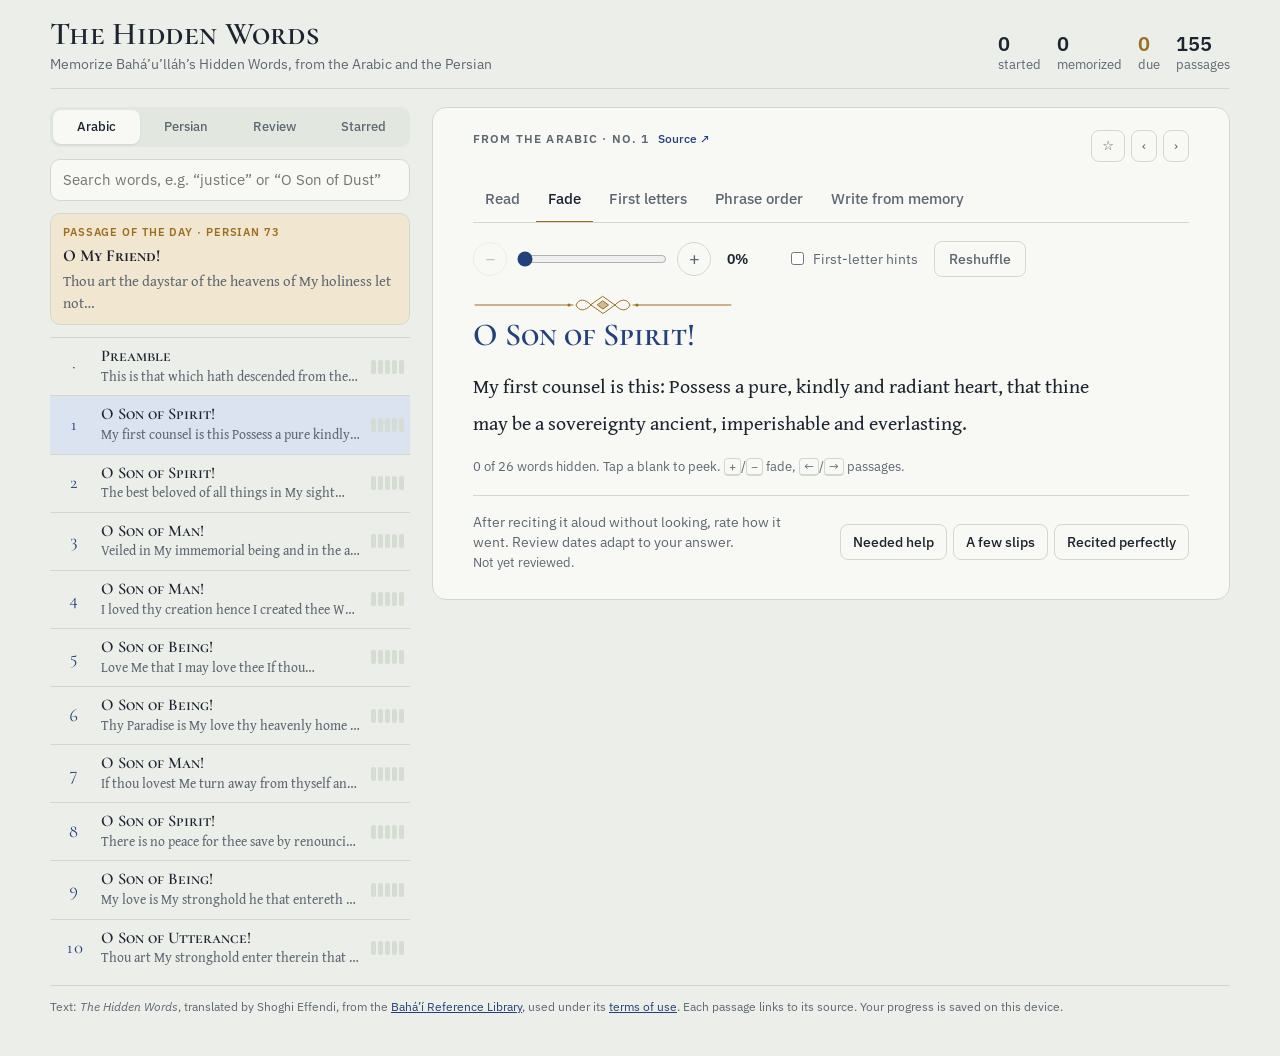
==== index.html @ f4223762 "Add files via upload" ====
<!doctype html>
<html lang="en">
<head>
<meta charset="utf-8">
<meta name="viewport" content="width=device-width,initial-scale=1,viewport-fit=cover">
<meta name="description" content="Memorize the Hidden Words of Bahá’u’lláh, from the Arabic and the Persian.">
<meta name="theme-color" content="#22407A">
<meta name="apple-mobile-web-app-capable" content="yes">
<meta name="mobile-web-app-capable" content="yes">
<meta name="apple-mobile-web-app-title" content="Hidden Words">
<meta name="apple-mobile-web-app-status-bar-style" content="default">
<link rel="manifest" href="manifest.webmanifest">
<link rel="icon" type="image/png" sizes="32x32" href="icons/favicon-32.png">
<link rel="apple-touch-icon" href="icons/apple-touch-icon.png">
<style>:root{color-scheme:light;padding-top:env(safe-area-inset-top,0px);padding-bottom:env(safe-area-inset-bottom,0px)}body{margin:0;font:14px system-ui,-apple-system,"Segoe UI",Roboto,sans-serif}img{max-width:100%}[hidden]{display:none!important}</style>
<title>Hidden Words Memorizer</title>
<link rel="preconnect" href="https://fonts.googleapis.com">
<link rel="stylesheet" href="https://fonts.googleapis.com/css2?family=Cormorant+SC:wght@500;600&family=Gentium+Book+Plus:ital,wght@0,400;0,700;1,400&family=IBM+Plex+Sans:wght@400;500;600&display=swap">
<style>
/* Layout: a two-pane reading desk — the index of passages on the left, the practice leaf on the right; one pane at a time on phones. */
:root{
  --bg:#ECEFE9; --surface:#F8F9F5; --sunk:#E2E7DF; --ink:#1C2430; --muted:#5D6772; --line:#D2D8CF;
  --lapis:#22407A; --lapis-soft:#DCE3F0; --gold:#9C6E22; --gold-soft:#F1E6CF;
  --ok:#2B7350; --ok-soft:#DCEDE2; --bad:#A8402F; --bad-soft:#F5DFDA; --blank:#D5DCD1; --gold-line:rgba(156,110,34,.55); --gold-glow:rgba(214,170,90,.30);
  --f-display:"Cormorant SC","Cormorant Garamond",Georgia,serif;
  --f-text:"Gentium Book Plus","Gentium Plus",Georgia,"Times New Roman",serif;
  --f-ui:"IBM Plex Sans",system-ui,-apple-system,"Segoe UI",sans-serif;
  --r:10px;
}
@media (prefers-color-scheme: dark){:root:not([data-theme="light"]){
  --bg:#0F141B; --surface:#161D27; --sunk:#1D2632; --ink:#E3E6DF; --muted:#97A0AA; --line:#2A3441;
  --lapis:#93AEE4; --lapis-soft:#22324F; --gold:#D8AA5A; --gold-soft:#3A2F1C;
  --ok:#72C79B; --ok-soft:#1C3529; --bad:#E78C7E; --bad-soft:#3E2422; --blank:#283242; --gold-line:rgba(216,170,90,.6); --gold-glow:rgba(216,170,90,.16); color-scheme:dark}}
:root[data-theme="dark"]{
  --bg:#0F141B; --surface:#161D27; --sunk:#1D2632; --ink:#E3E6DF; --muted:#97A0AA; --line:#2A3441;
  --lapis:#93AEE4; --lapis-soft:#22324F; --gold:#D8AA5A; --gold-soft:#3A2F1C;
  --ok:#72C79B; --ok-soft:#1C3529; --bad:#E78C7E; --bad-soft:#3E2422; --blank:#283242; --gold-line:rgba(216,170,90,.6); --gold-glow:rgba(216,170,90,.16); color-scheme:dark}
html,body{height:100%}
body{background:var(--bg);color:var(--ink);font-family:var(--f-ui);font-size:15px;line-height:1.5}
body::before{content:"";position:fixed;inset:0 0 auto;height:env(safe-area-inset-top,0px);z-index:10;background:var(--bg)}
button,input,textarea,select{font:inherit;color:inherit}
button{cursor:pointer}
:focus-visible{outline:2px solid var(--lapis);outline-offset:2px;border-radius:4px}
.app{max-width:1180px;margin:0 auto;padding-left:max(16px,env(safe-area-inset-left,0px));padding-right:max(16px,env(safe-area-inset-right,0px));padding-block:18px 40px;display:flex;flex-direction:column;gap:18px}
header.top{display:flex;align-items:flex-end;justify-content:space-between;gap:12px;flex-wrap:wrap;border-bottom:1px solid var(--line);padding-bottom:14px}
.brand h1{font-family:var(--f-display);font-weight:600;font-size:2rem;line-height:1;margin:0;letter-spacing:.01em;text-wrap:balance}
.brand p{margin:4px 0 0;color:var(--muted);font-size:.85rem}
.tally{display:flex;gap:16px;font-size:.8rem;color:var(--muted);font-variant-numeric:tabular-nums}
.tally b{display:block;font-size:1.25rem;color:var(--ink);font-weight:600;line-height:1.1}
.tally .due b{color:var(--gold)}
.desk{display:grid;grid-template-columns:minmax(280px,360px) minmax(0,1fr);gap:22px;align-items:start}
/* index */
.index{display:flex;flex-direction:column;gap:12px;position:sticky;top:calc(env(safe-area-inset-top,0px) + 12px);max-height:calc(100vh - 40px)}
.seg{display:grid;grid-template-columns:repeat(4,1fr);background:var(--sunk);border-radius:var(--r);padding:3px;gap:2px}
.seg button{border:0;background:transparent;padding:7px 4px;border-radius:8px;font-size:.8rem;font-weight:500;color:var(--muted);white-space:nowrap}
.seg button[aria-pressed="true"]{background:var(--surface);color:var(--ink);box-shadow:0 1px 2px rgba(0,0,0,.08)}
.search{width:100%;box-sizing:border-box;border:1px solid var(--line);background:var(--surface);border-radius:var(--r);padding:9px 12px}
.daily{border:1px solid var(--line);background:var(--gold-soft);border-radius:var(--r);padding:10px 12px;text-align:left;display:flex;flex-direction:column;gap:2px;color:var(--ink)}
.daily small{font-size:.7rem;text-transform:uppercase;letter-spacing:.08em;color:var(--gold);font-weight:600}
.daily span{font-family:var(--f-text);font-size:.92rem;color:var(--muted)}
.list{overflow:auto;display:flex;flex-direction:column;border-top:1px solid var(--line);min-height:120px}
.row{display:grid;grid-template-columns:2.2rem minmax(0,1fr) auto;gap:10px;align-items:center;padding:9px 6px;border:0;border-bottom:1px solid var(--line);background:transparent;text-align:left;width:100%}
.row:hover{background:var(--sunk)}
.row[aria-current="true"]{background:var(--lapis-soft)}
.row .num{font-family:var(--f-display);font-size:1.15rem;color:var(--lapis);text-align:center;font-variant-numeric:tabular-nums}
.row .inv{font-family:var(--f-display);font-size:1.02rem;font-weight:600;line-height:1.15;display:block;overflow:hidden;text-overflow:ellipsis;white-space:nowrap}
.row .snip{display:block;font-family:var(--f-text);font-size:.85rem;color:var(--muted);overflow:hidden;text-overflow:ellipsis;white-space:nowrap}
.meter{display:flex;gap:2px}
.meter i{width:5px;height:14px;border-radius:2px;background:var(--blank)}
.meter i.on{background:var(--ok)}
.meter.due i.on{background:var(--gold)}
.empty{padding:20px 6px;color:var(--muted);font-size:.9rem}
/* leaf */
.leaf{background:var(--surface);border:1px solid var(--line);border-radius:14px;padding:22px clamp(16px,4vw,40px) 26px;display:flex;flex-direction:column;gap:18px;min-width:0}
.leaf-head{display:flex;justify-content:space-between;gap:10px;align-items:flex-start}
.crumb{font-size:.72rem;text-transform:uppercase;letter-spacing:.1em;color:var(--muted);font-weight:600;display:flex;gap:8px;align-items:center;flex-wrap:wrap}
.crumb a{color:var(--lapis);text-decoration:none;text-transform:none;letter-spacing:0;font-weight:500}
.crumb a:hover{text-decoration:underline}
.back{display:none;border:1px solid var(--line);background:transparent;border-radius:8px;padding:5px 10px;font-size:.8rem}
.iconbtn{border:1px solid var(--line);background:transparent;border-radius:8px;padding:5px 10px;font-size:.82rem;color:var(--muted);display:inline-flex;gap:6px;align-items:center}
.iconbtn[aria-pressed="true"]{color:var(--gold);border-color:var(--gold)}
.navpair{display:flex;gap:6px}
.prelude{font-family:var(--f-text);font-style:italic;color:var(--muted);margin:0;max-width:62ch}
.invocation{font-family:var(--f-display);font-weight:600;font-size:clamp(1.5rem,3.4vw,2rem);line-height:1.15;color:var(--lapis);margin:0;text-wrap:balance}
.modes{display:flex;gap:4px;border-bottom:1px solid var(--line);overflow-x:auto}
.modes button{border:0;background:transparent;padding:8px 12px 10px;font-weight:500;color:var(--muted);border-bottom:2px solid transparent;margin-bottom:-1px;white-space:nowrap}
.modes button[aria-pressed="true"]{color:var(--ink);border-bottom-color:var(--gold)}
.controls{display:flex;flex-wrap:wrap;gap:10px 16px;align-items:center;font-size:.85rem;color:var(--muted)}
.controls label{display:inline-flex;gap:6px;align-items:center}
.stepper{display:inline-flex;align-items:center;gap:8px}
.stepper button{width:34px;height:34px;border-radius:50%;border:1px solid var(--line);background:var(--surface);font-size:1.1rem;line-height:1}
.stepper button:disabled{opacity:.35;cursor:default}
input[type=range]{accent-color:var(--lapis);width:150px}
input[type=checkbox]{accent-color:var(--lapis)}
.pct{font-variant-numeric:tabular-nums;color:var(--ink);font-weight:600;min-width:3.2em}
.btn{border:1px solid var(--line);background:var(--surface);border-radius:8px;padding:7px 14px;font-weight:500}
.btn.primary{background:var(--lapis);border-color:var(--lapis);color:var(--surface)}
.text{font-family:var(--f-text);font-size:clamp(1.08rem,2vw,1.24rem);line-height:1.85;max-width:62ch;margin:0}
.text p{margin:0 0 .8em}
.w{border-radius:3px;transition:background .25s,color .25s}
.w.hid{color:transparent;background:linear-gradient(var(--gold-line),var(--gold-line)) 0 88%/100% 1.5px no-repeat;cursor:pointer;user-select:none;box-decoration-break:clone;-webkit-box-decoration-break:clone}
.w.hid:hover{background-color:var(--sunk)}
.w.hid.fresh{animation:vanish .55s ease both}
.text:not(.hints) .w.hid:not(.peek) .h1{color:transparent}
.text:not(.hints) .w.hid.fresh:not(.peek) .h1{color:inherit}
.w.appear{animation:appear .4s ease}
@keyframes appear{from{color:transparent}}
@keyframes vanish{0%{color:var(--ink);background-size:0 1.5px}55%{background-size:100% 1.5px}100%{color:transparent}}
.w.hid .h1{color:var(--muted)}
.w.hid.peek{color:var(--gold);background-color:var(--gold-soft);animation:none}
.w.hid.peek .h1{color:var(--gold)}
.w.ini{cursor:pointer}
.w.ini.peek{color:var(--gold)}
.meta{font-size:.8rem;color:var(--muted);font-variant-numeric:tabular-nums}
/* recall */
textarea.recall{width:100%;box-sizing:border-box;min-height:180px;border:1px solid var(--line);border-radius:var(--r);background:var(--bg);padding:12px 14px;font-family:var(--f-text);font-size:1.08rem;line-height:1.7;resize:vertical}
.diff .ok{color:var(--ink)}
.diff .miss{color:var(--bad);background:var(--bad-soft);border-radius:3px;text-decoration:underline dotted}
.diff .extra{color:var(--gold);text-decoration:line-through;font-size:.9em}
.score{display:flex;align-items:baseline;gap:12px;flex-wrap:wrap}
.score b{font-family:var(--f-display);font-size:2.4rem;line-height:1;color:var(--ok)}
.score b.mid{color:var(--gold)} .score b.low{color:var(--bad)}
/* phrases */
.built{min-height:3em;font-family:var(--f-text);font-size:1.12rem;line-height:1.8;max-width:62ch;border-left:3px solid var(--gold);padding-left:14px;color:var(--ink)}
.built .ph{animation:in .3s ease}
@keyframes in{from{background:var(--ok-soft)}to{background:transparent}}
.chips{display:flex;flex-wrap:wrap;gap:8px}
.chip{border:1px solid var(--line);background:var(--bg);border-radius:8px;padding:7px 11px;font-family:var(--f-text);font-size:1rem;text-align:left;max-width:100%}
.chip:hover{border-color:var(--lapis)}
.chip.wrong{animation:shake .35s;border-color:var(--bad);background:var(--bad-soft)}
@keyframes shake{25%{transform:translateX(-4px)}75%{transform:translateX(4px)}}
/* rating */
.rate{border-top:1px solid var(--line);padding-top:16px;display:flex;flex-wrap:wrap;align-items:center;gap:10px;justify-content:space-between}
.rate p{margin:0;font-size:.85rem;color:var(--muted);max-width:40ch}
.rate .opts{display:flex;gap:6px;flex-wrap:wrap}
.rate .opts button{border:1px solid var(--line);background:transparent;border-radius:8px;padding:7px 12px;font-size:.85rem;font-weight:500}
.rate .opts .r0:hover{border-color:var(--bad);color:var(--bad)}
.rate .opts .r1:hover{border-color:var(--gold);color:var(--gold)}
.rate .opts .r2:hover{border-color:var(--ok);color:var(--ok)}
.status{font-size:.8rem;color:var(--muted)}
.status b{color:var(--ink);font-weight:600}
.toast{position:fixed;left:50%;bottom:calc(20px + env(safe-area-inset-bottom,0px));transform:translateX(-50%);background:var(--ink);color:var(--surface);padding:9px 16px;border-radius:999px;font-size:.85rem;opacity:0;transition:opacity .25s;pointer-events:none;z-index:20}
.toast.show{opacity:1}
footer{font-size:.75rem;color:var(--muted);border-top:1px solid var(--line);padding-top:12px}
footer a{color:var(--lapis)}
kbd{font-family:var(--f-ui);font-size:.72rem;border:1px solid var(--line);border-bottom-width:2px;border-radius:4px;padding:0 4px}
.opening{margin-top:18px;display:flex;flex-direction:column;gap:8px}
.text p.invocation{margin-bottom:.45em}
.headpiece{display:block;width:min(260px,100%);height:auto;color:var(--gold);margin:0 0 -8px}
.text.read p.body::first-letter{font-family:var(--f-display);font-weight:600;float:left;font-size:3.5em;line-height:.8;padding:.1em .1em 0 0;color:var(--lapis)}
.leaf{position:relative;overflow:hidden}
.leaf::after{content:"";position:absolute;inset:0;pointer-events:none;opacity:0;background:linear-gradient(100deg,transparent 35%,var(--gold-glow) 50%,transparent 65%);background-size:300% 100%;background-position:100% 0}
.leaf.shimmer::after{animation:sweep 1.6s ease-out}
@keyframes sweep{0%{opacity:1;background-position:100% 0}85%{opacity:1}100%{opacity:0;background-position:0 0}}
.listen{display:flex;flex-wrap:wrap;gap:8px 16px;align-items:center;font-size:.82rem;color:var(--muted);margin-top:-6px}
.listen label{display:inline-flex;gap:6px;align-items:center}
.listen select{border:1px solid var(--line);background:var(--surface);border-radius:6px;padding:3px 6px;max-width:12rem}
.btn.play[aria-pressed="true"]{border-color:var(--gold);color:var(--gold)}
.w.speaking{background-color:var(--gold-soft);box-shadow:0 0 0 2px var(--gold-soft);border-radius:3px}
.aboutlink{font-size:.85rem;color:var(--lapis);text-decoration:none;border-bottom:1px solid var(--gold-line)}
.aboutlink:hover{border-bottom-color:var(--lapis)}
.about-sec{display:flex;flex-direction:column;gap:10px;max-width:64ch;border-top:1px solid var(--line);padding-top:16px}
.about-sec h3{font-family:var(--f-display);font-weight:600;font-size:1.35rem;line-height:1.2;margin:0;text-wrap:balance}
.about-note{font-size:.88rem;color:var(--muted);margin:0;max-width:64ch}
.about-note a,.q cite a{color:var(--lapis)}
.q{margin:0;padding:2px 0 2px 18px;border-left:1px solid var(--gold-line)}
.q p{font-family:var(--f-text);font-size:1.06rem;line-height:1.75;margin:0 0 .7em}
.q cite{display:block;font-style:normal;font-size:.78rem;color:var(--muted)}
.leaf.enter-next{animation:enterNext .28s ease-out}
.leaf.enter-prev{animation:enterPrev .28s ease-out}
@keyframes enterNext{from{transform:translateX(28px);opacity:.35}}
@keyframes enterPrev{from{transform:translateX(-28px);opacity:.35}}
@media (max-width:820px){
  .desk{grid-template-columns:minmax(0,1fr)}
  .index{position:static;max-height:none}
  .list{overflow:visible}
  body.reading .index{display:none}
  body:not(.reading) .leaf{display:none}
  .back{display:inline-block}
  .tally{gap:12px}
  .hidekbd{display:none}
}
@media (prefers-reduced-motion:reduce){*{animation:none!important;transition:none!important}}
</style>
</head>
<body>
<div class="app">
  <header class="top">
    <div class="brand">
      <h1>The Hidden Words</h1>
      <p>Memorize Bahá’u’lláh’s Hidden Words, from the Arabic and the Persian</p>
    </div>
    <div class="tally" id="tally"></div>
  </header>

  <div class="desk">
    <aside class="index" aria-label="Passages">
      <div class="seg" role="group" aria-label="Collection">
        <button id="tab-arabic" data-tab="arabic" aria-pressed="true">Arabic</button>
        <button id="tab-persian" data-tab="persian" aria-pressed="false">Persian</button>
        <button id="tab-due" data-tab="due" aria-pressed="false">Review</button>
        <button id="tab-star" data-tab="star" aria-pressed="false">Starred</button>
      </div>
      <input id="search" class="search" type="search" placeholder="Search words, e.g. “justice” or “O Son of Dust”" aria-label="Search passages">
      <button class="daily" id="daily"></button>
      <div class="list" id="list"></div>
    </aside>

    <main class="leaf" id="leaf" aria-live="polite"></main>
  </div>

  <footer>Text: <i>The Hidden Words</i>, translated by Shoghi Effendi, from the <a href="https://www.bahai.org/library/authoritative-texts/bahaullah/hidden-words/" target="_blank" rel="noopener">Bahá’í Reference Library</a>, used under its <a href="https://www.bahai.org/legal" target="_blank" rel="noopener">terms of use</a>. Each passage links to its source. <span id="saveinfo">Your progress is saved on this device.</span></footer>
</div>
<div class="toast" id="toast" role="status"></div>

<script>
const PASSAGES = [{"id":"a0","part":"arabic","n":0,"ref":"642922139","text":"This is that which hath descended from the realm of glory, uttered by the tongue of power and might, and revealed unto the Prophets of old. We have taken the inner essence thereof and clothed it in the garment of brevity, as a token of grace unto the righteous, that they may stand faithful unto the Covenant of God, may fulfill in their lives His trust, and in the realm of spirit obtain the gem of divine virtue.","title":"Preamble"},{"id":"a1","part":"arabic","n":1,"ref":"986635113","inv":"O Son of Spirit!","text":"My first counsel is this: Possess a pure, kindly and radiant heart, that thine may be a sovereignty ancient, imperishable and everlasting."},{"id":"a2","part":"arabic","n":2,"ref":"099947277","inv":"O Son of Spirit!","text":"The best beloved of all things in My sight is Justice; turn not away therefrom if thou desirest Me, and neglect it not that I may confide in thee. By its aid thou shalt see with thine own eyes and not through the eyes of others, and shalt know of thine own knowledge and not through the knowledge of thy neighbor. Ponder this in thy heart; how it behooveth thee to be. Verily justice is My gift to thee and the sign of My loving-kindness. Set it then before thine eyes."},{"id":"a3","part":"arabic","n":3,"ref":"246296008","inv":"O Son of Man!","text":"Veiled in My immemorial being and in the ancient eternity of My essence, I knew My love for thee; therefore I created thee, have engraved on thee Mine image and revealed to thee My beauty."},{"id":"a4","part":"arabic","n":4,"ref":"486363123","inv":"O Son of Man!","text":"I loved thy creation, hence I created thee. Wherefore, do thou love Me, that I may name thy name and fill thy soul with the spirit of life."},{"id":"a5","part":"arabic","n":5,"ref":"590841570","inv":"O Son of Being!","text":"Love Me, that I may love thee. If thou lovest Me not, My love can in no wise reach thee. Know this, O servant."},{"id":"a6","part":"arabic","n":6,"ref":"312164372","inv":"O Son of Being!","text":"Thy Paradise is My love; thy heavenly home, reunion with Me. Enter therein and tarry not. This is that which hath been destined for thee in Our kingdom above and Our exalted dominion."},{"id":"a7","part":"arabic","n":7,"ref":"118657418","inv":"O Son of Man!","text":"If thou lovest Me, turn away from thyself; and if thou seekest My pleasure, regard not thine own; that thou mayest die in Me and I may eternally live in thee."},{"id":"a8","part":"arabic","n":8,"ref":"102524683","inv":"O Son of Spirit!","text":"There is no peace for thee save by renouncing thyself and turning unto Me; for it behooveth thee to glory in My name, not in thine own; to put thy trust in Me and not in thyself, since I desire to be loved alone and above all that is."},{"id":"a9","part":"arabic","n":9,"ref":"204970481","inv":"O Son of Being!","text":"My love is My stronghold; he that entereth therein is safe and secure, and he that turneth away shall surely stray and perish."},{"id":"a10","part":"arabic","n":10,"ref":"249830108","inv":"O Son of Utterance!","text":"Thou art My stronghold; enter therein that thou mayest abide in safety. My love is in thee, know it, that thou mayest find Me near unto thee."},{"id":"a11","part":"arabic","n":11,"ref":"360291284","inv":"O Son of Being!","text":"Thou art My lamp and My light is in thee. Get thou from it thy radiance and seek none other than Me. For I have created thee rich and have bountifully shed My favor upon thee."},{"id":"a12","part":"arabic","n":12,"ref":"724175772","inv":"O Son of Being!","text":"With the hands of power I made thee and with the fingers of strength I created thee; and within thee have I placed the essence of My light. Be thou content with it and seek naught else, for My work is perfect and My command is binding. Question it not, nor have a doubt thereof."},{"id":"a13","part":"arabic","n":13,"ref":"511421653","inv":"O Son of Spirit!","text":"I created thee rich, why dost thou bring thyself down to poverty? Noble I made thee, wherewith dost thou abase thyself? Out of the essence of knowledge I gave thee being, why seekest thou enlightenment from anyone beside Me? Out of the clay of love I molded thee, how dost thou busy thyself with another? Turn thy sight unto thyself, that thou mayest find Me standing within thee, mighty, powerful and self-subsisting."},{"id":"a14","part":"arabic","n":14,"ref":"708223253","inv":"O Son of Man!","text":"Thou art My dominion and My dominion perisheth not; wherefore fearest thou thy perishing? Thou art My light and My light shall never be extinguished; why dost thou dread extinction? Thou art My glory and My glory fadeth not; thou art My robe and My robe shall never be outworn. Abide then in thy love for Me, that thou mayest find Me in the realm of glory."},{"id":"a15","part":"arabic","n":15,"ref":"084945209","inv":"O Son of Utterance!","text":"Turn thy face unto Mine and renounce all save Me; for My sovereignty endureth and My dominion perisheth not. If thou seekest another than Me, yea, if thou searchest the universe forevermore, thy quest will be in vain."},{"id":"a16","part":"arabic","n":16,"ref":"326933756","inv":"O Son of Light!","text":"Forget all save Me and commune with My spirit. This is of the essence of My command, therefore turn unto it."},{"id":"a17","part":"arabic","n":17,"ref":"176729752","inv":"O Son of Man!","text":"Be thou content with Me and seek no other helper. For none but Me can ever suffice thee."},{"id":"a18","part":"arabic","n":18,"ref":"172973975","inv":"O Son of Spirit!","text":"Ask not of Me that which We desire not for thee, then be content with what We have ordained for thy sake, for this is that which profiteth thee, if therewith thou dost content thyself."},{"id":"a19","part":"arabic","n":19,"ref":"203478186","inv":"O Son of the Wondrous Vision!","text":"I have breathed within thee a breath of My own Spirit, that thou mayest be My lover. Why hast thou forsaken Me and sought a beloved other than Me?"},{"id":"a20","part":"arabic","n":20,"ref":"682988442","inv":"O Son of Spirit!","text":"My claim on thee is great, it cannot be forgotten. My grace to thee is plenteous, it cannot be veiled. My love has made in thee its home, it cannot be concealed. My light is manifest to thee, it cannot be obscured."},{"id":"a21","part":"arabic","n":21,"ref":"227320942","inv":"O Son of Man!","text":"Upon the tree of effulgent glory I have hung for thee the choicest fruits, wherefore hast thou turned away and contented thyself with that which is less good? Return then unto that which is better for thee in the realm on high."},{"id":"a22","part":"arabic","n":22,"ref":"536853978","inv":"O Son of Spirit!","text":"Noble have I created thee, yet thou hast abased thyself. Rise then unto that for which thou wast created."},{"id":"a23","part":"arabic","n":23,"ref":"543131747","inv":"O Son of the Supreme!","text":"To the eternal I call thee, yet thou dost seek that which perisheth. What hath made thee turn away from Our desire and seek thine own?"},{"id":"a24","part":"arabic","n":24,"ref":"153701502","inv":"O Son of Man!","text":"Transgress not thy limits, nor claim that which beseemeth thee not. Prostrate thyself before the countenance of thy God, the Lord of might and power."},{"id":"a25","part":"arabic","n":25,"ref":"585415953","inv":"O Son of Spirit!","text":"Vaunt not thyself over the poor, for I lead him on his way and behold thee in thy evil plight and confound thee forevermore."},{"id":"a26","part":"arabic","n":26,"ref":"568477331","inv":"O Son of Being!","text":"How couldst thou forget thine own faults and busy thyself with the faults of others? Whoso doeth this is accursed of Me."},{"id":"a27","part":"arabic","n":27,"ref":"605082403","inv":"O Son of Man!","text":"Breathe not the sins of others so long as thou art thyself a sinner. Shouldst thou transgress this command, accursed wouldst thou be, and to this I bear witness."},{"id":"a28","part":"arabic","n":28,"ref":"470987721","inv":"O Son of Spirit!","text":"Know thou of a truth: He that biddeth men be just and himself committeth iniquity is not of Me, even though he bear My name."},{"id":"a29","part":"arabic","n":29,"ref":"762019759","inv":"O Son of Being!","text":"Ascribe not to any soul that which thou wouldst not have ascribed to thee, and say not that which thou doest not. This is My command unto thee, do thou observe it."},{"id":"a30","part":"arabic","n":30,"ref":"172419670","inv":"O Son of Man!","text":"Deny not My servant should he ask anything from thee, for his face is My face; be then abashed before Me."},{"id":"a31","part":"arabic","n":31,"ref":"048313746","inv":"O Son of Being!","text":"Bring thyself to account each day ere thou art summoned to a reckoning; for death, unheralded, shall come upon thee and thou shalt be called to give account for thy deeds."},{"id":"a32","part":"arabic","n":32,"ref":"674148173","inv":"O Son of the Supreme!","text":"I have made death a messenger of joy to thee. Wherefore dost thou grieve? I made the light to shed on thee its splendor. Why dost thou veil thyself therefrom?"},{"id":"a33","part":"arabic","n":33,"ref":"687429569","inv":"O Son of Spirit!","text":"With the joyful tidings of light I hail thee: rejoice! To the court of holiness I summon thee; abide therein that thou mayest live in peace forevermore."},{"id":"a34","part":"arabic","n":34,"ref":"955217479","inv":"O Son of Spirit!","text":"The spirit of holiness beareth unto thee the joyful tidings of reunion; wherefore dost thou grieve? The spirit of power confirmeth thee in His cause; why dost thou veil thyself? The light of His countenance doth lead thee; how canst thou go astray?"},{"id":"a35","part":"arabic","n":35,"ref":"695756189","inv":"O Son of Man!","text":"Sorrow not save that thou art far from Us. Rejoice not save that thou art drawing near and returning unto Us."},{"id":"a36","part":"arabic","n":36,"ref":"745110864","inv":"O Son of Man!","text":"Rejoice in the gladness of thine heart, that thou mayest be worthy to meet Me and to mirror forth My beauty."},{"id":"a37","part":"arabic","n":37,"ref":"457228072","inv":"O Son of Man!","text":"Divest not thyself of My beauteous robe, and forfeit not thy portion from My wondrous fountain, lest thou shouldst thirst forevermore."},{"id":"a38","part":"arabic","n":38,"ref":"348139945","inv":"O Son of Being!","text":"Walk in My statutes for love of Me and deny thyself that which thou desirest if thou seekest My pleasure."},{"id":"a39","part":"arabic","n":39,"ref":"231198685","inv":"O Son of Man!","text":"Neglect not My commandments if thou lovest My beauty, and forget not My counsels if thou wouldst attain My good pleasure."},{"id":"a40","part":"arabic","n":40,"ref":"815268217","inv":"O Son of Man!","text":"Wert thou to speed through the immensity of space and traverse the expanse of heaven, yet thou wouldst find no rest save in submission to Our command and humbleness before Our Face."},{"id":"a41","part":"arabic","n":41,"ref":"847002213","inv":"O Son of Man!","text":"Magnify My cause that I may reveal unto thee the mysteries of My greatness and shine upon thee with the light of eternity."},{"id":"a42","part":"arabic","n":42,"ref":"588699010","inv":"O Son of Man!","text":"Humble thyself before Me, that I may graciously visit thee. Arise for the triumph of My cause, that while yet on earth thou mayest obtain the victory."},{"id":"a43","part":"arabic","n":43,"ref":"483970230","inv":"O Son of Being!","text":"Make mention of Me on My earth, that in My heaven I may remember thee, thus shall Mine eyes and thine be solaced."},{"id":"a44","part":"arabic","n":44,"ref":"856926883","inv":"O Son of the Throne!","text":"Thy hearing is My hearing, hear thou therewith. Thy sight is My sight, do thou see therewith, that in thine inmost soul thou mayest testify unto My exalted sanctity, and I within Myself may bear witness unto an exalted station for thee."},{"id":"a45","part":"arabic","n":45,"ref":"900928409","inv":"O Son of Being!","text":"Seek a martyr’s death in My path, content with My pleasure and thankful for that which I ordain, that thou mayest repose with Me beneath the canopy of majesty behind the tabernacle of glory."},{"id":"a46","part":"arabic","n":46,"ref":"950471653","inv":"O Son of Man!","text":"Ponder and reflect. Is it thy wish to die upon thy bed, or to shed thy lifeblood on the dust, a martyr in My path, and so become the manifestation of My command and the revealer of My light in the highest paradise? Judge thou aright, O servant!"},{"id":"a47","part":"arabic","n":47,"ref":"147382821","inv":"O Son of Man!","text":"By My beauty! To tinge thy hair with thy blood is greater in My sight than the creation of the universe and the light of both worlds. Strive then to attain this, O servant!"},{"id":"a48","part":"arabic","n":48,"ref":"200697020","inv":"O Son of Man!","text":"For everything there is a sign. The sign of love is fortitude under My decree and patience under My trials."},{"id":"a49","part":"arabic","n":49,"ref":"930638360","inv":"O Son of Man!","text":"The true lover yearneth for tribulation even as doth the rebel for forgiveness and the sinful for mercy."},{"id":"a50","part":"arabic","n":50,"ref":"472999964","inv":"O Son of Man!","text":"If adversity befall thee not in My path, how canst thou walk in the ways of them that are content with My pleasure? If trials afflict thee not in thy longing to meet Me, how wilt thou attain the light in thy love for My beauty?"},{"id":"a51","part":"arabic","n":51,"ref":"746355706","inv":"O Son of Man!","text":"My calamity is My providence, outwardly it is fire and vengeance, but inwardly it is light and mercy. Hasten thereunto that thou mayest become an eternal light and an immortal spirit. This is My command unto thee, do thou observe it."},{"id":"a52","part":"arabic","n":52,"ref":"118018611","inv":"O Son of Man!","text":"Should prosperity befall thee, rejoice not, and should abasement come upon thee, grieve not, for both shall pass away and be no more."},{"id":"a53","part":"arabic","n":53,"ref":"956386997","inv":"O Son of Being!","text":"If poverty overtake thee, be not sad; for in time the Lord of wealth shall visit thee. Fear not abasement, for glory shall one day rest on thee."},{"id":"a54","part":"arabic","n":54,"ref":"562190408","inv":"O Son of Being!","text":"If thine heart be set upon this eternal, imperishable dominion, and this ancient, everlasting life, forsake this mortal and fleeting sovereignty."},{"id":"a55","part":"arabic","n":55,"ref":"561352140","inv":"O Son of Being!","text":"Busy not thyself with this world, for with fire We test the gold, and with gold We test Our servants."},{"id":"a56","part":"arabic","n":56,"ref":"748392247","inv":"O Son of Man!","text":"Thou dost wish for gold and I desire thy freedom from it. Thou thinkest thyself rich in its possession, and I recognize thy wealth in thy sanctity therefrom. By My life! This is My knowledge, and that is thy fancy; how can My way accord with thine?"},{"id":"a57","part":"arabic","n":57,"ref":"636691280","inv":"O Son of Man!","text":"Bestow My wealth upon My poor, that in heaven thou mayest draw from stores of unfading splendor and treasures of imperishable glory. But by My life! To offer up thy soul is a more glorious thing couldst thou but see with Mine eye."},{"id":"a58","part":"arabic","n":58,"ref":"543261789","inv":"O Son of Man!","text":"The temple of being is My throne; cleanse it of all things, that there I may be established and there I may abide."},{"id":"a59","part":"arabic","n":59,"ref":"804011987","inv":"O Son of Being!","text":"Thy heart is My home; sanctify it for My descent. Thy spirit is My place of revelation; cleanse it for My manifestation."},{"id":"a60","part":"arabic","n":60,"ref":"287468342","inv":"O Son of Man!","text":"Put thy hand into My bosom, that I may rise above thee, radiant and resplendent."},{"id":"a61","part":"arabic","n":61,"ref":"755666283","inv":"O Son of Man!","text":"Ascend unto My heaven, that thou mayest obtain the joy of reunion, and from the chalice of imperishable glory quaff the peerless wine."},{"id":"a62","part":"arabic","n":62,"ref":"677243732","inv":"O Son of Man!","text":"Many a day hath passed over thee whilst thou hast busied thyself with thy fancies and idle imaginings. How long art thou to slumber on thy bed? Lift up thy head from slumber, for the Sun hath risen to the zenith, haply it may shine upon thee with the light of beauty."},{"id":"a63","part":"arabic","n":63,"ref":"244905205","inv":"O Son of Man!","text":"The light hath shone on thee from the horizon of the sacred Mount and the spirit of enlightenment hath breathed in the Sinai of thy heart. Wherefore, free thyself from the veils of idle fancies and enter into My court, that thou mayest be fit for everlasting life and worthy to meet Me. Thus may death not come upon thee, neither weariness nor trouble."},{"id":"a64","part":"arabic","n":64,"ref":"101409766","inv":"O Son of Man!","text":"My eternity is My creation, I have created it for thee. Make it the garment of thy temple. My unity is My handiwork; I have wrought it for thee; clothe thyself therewith, that thou mayest be to all eternity the revelation of My everlasting being."},{"id":"a65","part":"arabic","n":65,"ref":"439014978","inv":"O Son of Man!","text":"My majesty is My gift to thee, and My grandeur the token of My mercy unto thee. That which beseemeth Me none shall understand, nor can anyone recount. Verily, I have preserved it in My hidden storehouses and in the treasuries of My command, as a sign of My loving-kindness unto My servants and My mercy unto My people."},{"id":"a66","part":"arabic","n":66,"ref":"716805208","inv":"O Children of the Divine and Invisible Essence!","text":"Ye shall be hindered from loving Me and souls shall be perturbed as they make mention of Me. For minds cannot grasp Me nor hearts contain Me."},{"id":"a67","part":"arabic","n":67,"ref":"044427246","inv":"O Son of Beauty!","text":"By My spirit and by My favor! By My mercy and by My beauty! All that I have revealed unto thee with the tongue of power, and have written for thee with the pen of might, hath been in accordance with thy capacity and understanding, not with My state and the melody of My voice."},{"id":"a68","part":"arabic","n":68,"ref":"685666862","inv":"O Children of Men!","text":"Know ye not why We created you all from the same dust? That no one should exalt himself over the other. Ponder at all times in your hearts how ye were created. Since We have created you all from one same substance it is incumbent on you to be even as one soul, to walk with the same feet, eat with the same mouth and dwell in the same land, that from your inmost being, by your deeds and actions, the signs of oneness and the essence of detachment may be made manifest. Such is My counsel to you, O concourse of light! Heed ye this counsel that ye may obtain the fruit of holiness from the tree of wondrous glory."},{"id":"a69","part":"arabic","n":69,"ref":"414744315","inv":"O Ye Sons of Spirit!","text":"Ye are My treasury, for in you I have treasured the pearls of My mysteries and the gems of My knowledge. Guard them from the strangers amidst My servants and from the ungodly amongst My people."},{"id":"a70","part":"arabic","n":70,"ref":"186817587","inv":"O Son of Him that Stood by His Own Entity in the Kingdom of His Self!","text":"Know thou, that I have wafted unto thee all the fragrances of holiness, have fully revealed to thee My word, have perfected through thee My bounty and have desired for thee that which I have desired for My Self. Be then content with My pleasure and thankful unto Me."},{"id":"a71","part":"arabic","n":71,"ref":"296667998","inv":"O Son of Man!","text":"Write all that We have revealed unto thee with the ink of light upon the tablet of thy spirit. Should this not be in thy power, then make thine ink of the essence of thy heart. If this thou canst not do, then write with that crimson ink that hath been shed in My path. Sweeter indeed is this to Me than all else, that its light may endure forever."},{"id":"p1","part":"persian","n":1,"ref":"099391514","inv":"O Ye People that Have Minds to Know and Ears to Hear!","text":"The first call of the Beloved is this: O mystic nightingale! Abide not but in the rose garden of the spirit. O messenger of the Solomon of love! Seek thou no shelter except in the Sheba of the well-beloved, and O immortal phoenix! dwell not save on the mount of faithfulness. Therein is thy habitation, if on the wings of thy soul thou soarest to the realm of the infinite and seekest to attain thy goal."},{"id":"p2","part":"persian","n":2,"ref":"775010913","inv":"O Son of Spirit!","text":"The bird seeketh its nest; the nightingale the charm of the rose; whilst those birds, the hearts of men, content with transient dust, have strayed far from their eternal nest, and with eyes turned towards the slough of heedlessness are bereft of the glory of the divine presence. Alas! How strange and pitiful; for a mere cupful, they have turned away from the billowing seas of the Most High, and remained far from the most effulgent horizon."},{"id":"p3","part":"persian","n":3,"ref":"607855955","inv":"O Friend!","text":"In the garden of thy heart plant naught but the rose of love, and from the nightingale of affection and desire loosen not thy hold. Treasure the companionship of the righteous and eschew all fellowship with the ungodly."},{"id":"p4","part":"persian","n":4,"ref":"445619358","inv":"O Son of Justice!","text":"Whither can a lover go but to the land of his beloved? and what seeker findeth rest away from his heart’s desire? To the true lover reunion is life, and separation is death. His breast is void of patience and his heart hath no peace. A myriad lives he would forsake to hasten to the abode of his beloved."},{"id":"p5","part":"persian","n":5,"ref":"646280975","inv":"O Son of Dust!","text":"Verily I say unto thee: Of all men the most negligent is he that disputeth idly and seeketh to advance himself over his brother. Say: O brethren! Let deeds, not words, be your adorning."},{"id":"p6","part":"persian","n":6,"ref":"909712031","inv":"O Son of Earth!","text":"Know, verily, the heart wherein the least remnant of envy yet lingereth, shall never attain My everlasting dominion, nor inhale the sweet savors of holiness breathing from My kingdom of sanctity."},{"id":"p7","part":"persian","n":7,"ref":"866203931","inv":"O Son of Love!","text":"Thou art but one step away from the glorious heights above and from the celestial tree of love. Take thou one pace and with the next advance into the immortal realm and enter the pavilion of eternity. Give ear then to that which hath been revealed by the Pen of Glory."},{"id":"p8","part":"persian","n":8,"ref":"105970176","inv":"O Son of Glory!","text":"Be swift in the path of holiness, and enter the heaven of communion with Me. Cleanse thy heart with the burnish of the spirit, and hasten to the court of the Most High."},{"id":"p9","part":"persian","n":9,"ref":"484615704","inv":"O Fleeting Shadow!","text":"Pass beyond the baser stages of doubt and rise to the exalted heights of certainty. Open the eye of truth, that thou mayest behold the veilless Beauty and exclaim: Hallowed be the Lord, the most excellent of all creators!"},{"id":"p10","part":"persian","n":10,"ref":"915407365","inv":"O Son of Desire!","text":"Give ear unto this: Never shall mortal eye recognize the everlasting Beauty, nor the lifeless heart delight in aught but in the withered bloom. For like seeketh like, and taketh pleasure in the company of its kind."},{"id":"p11","part":"persian","n":11,"ref":"756281961","inv":"O Son of Dust!","text":"Blind thine eyes, that thou mayest behold My beauty; stop thine ears, that thou mayest hearken unto the sweet melody of My voice; empty thyself of all learning, that thou mayest partake of My knowledge; and sanctify thyself from riches, that thou mayest obtain a lasting share from the ocean of My eternal wealth. Blind thine eyes, that is, to all save My beauty; stop thine ears to all save My word; empty thyself of all learning save the knowledge of Me; that with a clear vision, a pure heart and an attentive ear thou mayest enter the court of My holiness."},{"id":"p12","part":"persian","n":12,"ref":"775762706","inv":"O Man of Two Visions!","text":"Close one eye and open the other. Close one to the world and all that is therein, and open the other to the hallowed beauty of the Beloved."},{"id":"p13","part":"persian","n":13,"ref":"944463388","inv":"O My Children!","text":"I fear lest, bereft of the melody of the dove of heaven, ye will sink back to the shades of utter loss, and, never having gazed upon the beauty of the rose, return to water and clay."},{"id":"p14","part":"persian","n":14,"ref":"909085672","inv":"O Friends!","text":"Abandon not the everlasting beauty for a beauty that must die, and set not your affections on this mortal world of dust."},{"id":"p15","part":"persian","n":15,"ref":"411149860","inv":"O Son of Spirit!","text":"The time cometh, when the nightingale of holiness will no longer unfold the inner mysteries and ye will all be bereft of the celestial melody and of the voice from on high."},{"id":"p16","part":"persian","n":16,"ref":"748143718","inv":"O Essence of Negligence!","text":"Myriads of mystic tongues find utterance in one speech, and myriads of hidden mysteries are revealed in a single melody; yet, alas, there is no ear to hear, nor heart to understand."},{"id":"p17","part":"persian","n":17,"ref":"304654598","inv":"O Comrades!","text":"The gates that open on the Placeless stand wide and the habitation of the loved one is adorned with the lovers’ blood, yet all but a few remain bereft of this celestial city, and even of these few, none but the smallest handful hath been found with a pure heart and sanctified spirit."},{"id":"p18","part":"persian","n":18,"ref":"915681675","inv":"O Ye Dwellers in the Highest Paradise!","text":"Proclaim unto the children of assurance that within the realms of holiness, nigh unto the celestial paradise, a new garden hath appeared, round which circle the denizens of the realm on high and the immortal dwellers of the exalted paradise. Strive, then, that ye may attain that station, that ye may unravel the mysteries of love from its windflowers and learn the secret of divine and consummate wisdom from its eternal fruits. Solaced are the eyes of them that enter and abide therein!"},{"id":"p19","part":"persian","n":19,"ref":"069414826","inv":"O My Friends!","text":"Have ye forgotten that true and radiant morn, when in those hallowed and blessed surroundings ye were all gathered in My presence beneath the shade of the tree of life, which is planted in the all-glorious paradise? Awestruck ye listened as I gave utterance to these three most holy words: O friends! Prefer not your will to Mine, never desire that which I have not desired for you, and approach Me not with lifeless hearts, defiled with worldly desires and cravings. Would ye but sanctify your souls, ye would at this present hour recall that place and those surroundings, and the truth of My utterance should be made evident unto all of you."},{"id":"p20","part":"persian","n":20,"ref":"824146051","inv":"O Ye That Are Lying as Dead on the Couch of Heedlessness!","pre":"In the eighth of the most holy lines, in the fifth Tablet of Paradise, He saith:","text":"Ages have passed and your precious lives are well-nigh ended, yet not a single breath of purity hath reached Our court of holiness from you. Though immersed in the ocean of misbelief, yet with your lips ye profess the one true faith of God. Him whom I abhor ye have loved, and of My foe ye have made a friend. Notwithstanding, ye walk on My earth complacent and self-satisfied, heedless that My earth is weary of you and everything within it shunneth you. Were ye but to open your eyes, ye would, in truth, prefer a myriad griefs unto this joy, and would count death itself better than this life."},{"id":"p21","part":"persian","n":21,"ref":"492712156","inv":"O Moving Form of Dust!","text":"I desire communion with thee, but thou wouldst put no trust in Me. The sword of thy rebellion hath felled the tree of thy hope. At all times I am near unto thee, but thou art ever far from Me. Imperishable glory I have chosen for thee, yet boundless shame thou hast chosen for thyself. While there is yet time, return, and lose not thy chance."},{"id":"p22","part":"persian","n":22,"ref":"475255532","inv":"O Son of Desire!","text":"The learned and the wise have for long years striven and failed to attain the presence of the All-Glorious; they have spent their lives in search of Him, yet did not behold the beauty of His countenance. Thou without the least effort didst attain thy goal, and without search hast obtained the object of thy quest. Yet, notwithstanding, thou didst remain so wrapt in the veil of self, that thine eyes beheld not the beauty of the Beloved, nor did thy hand touch the hem of His robe. Ye that have eyes, behold and wonder."},{"id":"p23","part":"persian","n":23,"ref":"927133713","inv":"O Dwellers in the City of Love!","text":"Mortal blasts have beset the everlasting candle, and the beauty of the celestial Youth is veiled in the darkness of dust. The chief of the monarchs of love is wronged by the people of tyranny and the dove of holiness lieth prisoned in the talons of owls. The dwellers in the pavilion of glory and the celestial concourse bewail and lament, while ye repose in the realm of negligence, and esteem yourselves as of the true friends. How vain are your imaginings!"},{"id":"p24","part":"persian","n":24,"ref":"904750204","inv":"O Ye That Are Foolish, Yet Have a Name to Be Wise!","text":"Wherefore do ye wear the guise of shepherds, when inwardly ye have become wolves, intent upon My flock? Ye are even as the star, which riseth ere the dawn, and which, though it seem radiant and luminous, leadeth the wayfarers of My city astray into the paths of perdition."},{"id":"p25","part":"persian","n":25,"ref":"947541230","inv":"O Ye Seeming Fair Yet Inwardly Foul!","text":"Ye are like clear but bitter water, which to outward seeming is crystal pure but of which, when tested by the divine Assayer, not a drop is accepted. Yea, the sunbeam falleth alike upon the dust and the mirror, yet differ they in reflection even as doth the star from the earth: nay, immeasurable is the difference!"},{"id":"p26","part":"persian","n":26,"ref":"676488956","inv":"O My Friend in Word!","text":"Ponder awhile. Hast thou ever heard that friend and foe should abide in one heart? Cast out then the stranger, that the Friend may enter His home."},{"id":"p27","part":"persian","n":27,"ref":"326525665","inv":"O Son of Dust!","text":"All that is in heaven and earth I have ordained for thee, except the human heart, which I have made the habitation of My beauty and glory; yet thou didst give My home and dwelling to another than Me; and whenever the manifestation of My holiness sought His own abode, a stranger found He there, and, homeless, hastened unto the sanctuary of the Beloved. Notwithstanding I have concealed thy secret and desired not thy shame."},{"id":"p28","part":"persian","n":28,"ref":"642676691","inv":"O Essence of Desire!","text":"At many a dawn have I turned from the realms of the Placeless unto thine abode, and found thee on the bed of ease busied with others than Myself. Thereupon, even as the flash of the spirit, I returned to the realms of celestial glory and breathed it not in My retreats above unto the hosts of holiness."},{"id":"p29","part":"persian","n":29,"ref":"567841905","inv":"O Son of Bounty!","text":"Out of the wastes of nothingness, with the clay of My command I made thee to appear, and have ordained for thy training every atom in existence and the essence of all created things. Thus, ere thou didst issue from thy mother’s womb, I destined for thee two founts of gleaming milk, eyes to watch over thee, and hearts to love thee. Out of My loving-kindness, ’neath the shade of My mercy I nurtured thee, and guarded thee by the essence of My grace and favor. And My purpose in all this was that thou mightest attain My everlasting dominion and become worthy of My invisible bestowals. And yet heedless thou didst remain, and when fully grown, thou didst neglect all My bounties and occupied thyself with thine idle imaginings, in such wise that thou didst become wholly forgetful, and, turning away from the portals of the Friend didst abide within the courts of My enemy."},{"id":"p30","part":"persian","n":30,"ref":"931320080","inv":"O Bondslave of the World!","text":"Many a dawn hath the breeze of My loving-kindness wafted over thee and found thee upon the bed of heedlessness fast asleep. Bewailing then thy plight it returned whence it came."},{"id":"p31","part":"persian","n":31,"ref":"809848791","inv":"O Son of Earth!","text":"Wouldst thou have Me, seek none other than Me; and wouldst thou gaze upon My beauty, close thine eyes to the world and all that is therein; for My will and the will of another than Me, even as fire and water, cannot dwell together in one heart."},{"id":"p32","part":"persian","n":32,"ref":"889172469","inv":"O Befriended Stranger!","text":"The candle of thine heart is lighted by the hand of My power, quench it not with the contrary winds of self and passion. The healer of all thine ills is remembrance of Me, forget it not. Make My love thy treasure and cherish it even as thy very sight and life."},{"id":"p33","part":"persian","n":33,"ref":"725404749","inv":"O My Brother!","text":"Hearken to the delightsome words of My honeyed tongue, and quaff the stream of mystic holiness from My sugar-shedding lips. Sow the seeds of My divine wisdom in the pure soil of thy heart, and water them with the water of certitude, that the hyacinths of My knowledge and wisdom may spring up fresh and green in the sacred city of thy heart."},{"id":"p34","part":"persian","n":34,"ref":"478336069","inv":"O Dwellers of My Paradise!","text":"With the hands of loving-kindness I have planted in the holy garden of paradise the young tree of your love and friendship, and have watered it with the goodly showers of My tender grace; now that the hour of its fruiting is come, strive that it may be protected, and be not consumed with the flame of desire and passion."},{"id":"p35","part":"persian","n":35,"ref":"839248912","inv":"O My Friends!","text":"Quench ye the lamp of error, and kindle within your hearts the everlasting torch of divine guidance. For ere long the assayers of mankind shall, in the holy presence of the Adored, accept naught but purest virtue and deeds of stainless holiness."},{"id":"p36","part":"persian","n":36,"ref":"447289253","inv":"O Son of Dust!","text":"The wise are they that speak not unless they obtain a hearing, even as the cup-bearer, who proffereth not his cup till he findeth a seeker, and the lover who crieth not out from the depths of his heart until he gazeth upon the beauty of his beloved. Wherefore sow the seeds of wisdom and knowledge in the pure soil of the heart, and keep them hidden, till the hyacinths of divine wisdom spring from the heart and not from mire and clay."},{"id":"p37","part":"persian","n":37,"ref":"998408191","inv":"O My Servant!","pre":"In the first line of the Tablet it is recorded and written, and within the sanctuary of the tabernacle of God is hidden:","text":"Abandon not for that which perisheth an everlasting dominion, and cast not away celestial sovereignty for a worldly desire. This is the river of everlasting life that hath flowed from the wellspring of the pen of the merciful; well is it with them that drink!"},{"id":"p38","part":"persian","n":38,"ref":"988131543","inv":"O Son of Spirit!","text":"Burst thy cage asunder, and even as the phoenix of love soar into the firmament of holiness. Renounce thyself and, filled with the spirit of mercy, abide in the realm of celestial sanctity."},{"id":"p39","part":"persian","n":39,"ref":"921804077","inv":"O Offspring of Dust!","text":"Be not content with the ease of a passing day, and deprive not thyself of everlasting rest. Barter not the garden of eternal delight for the dust-heap of a mortal world. Up from thy prison ascend unto the glorious meads above, and from thy mortal cage wing thy flight unto the paradise of the Placeless."},{"id":"p40","part":"persian","n":40,"ref":"178899283","inv":"O My Servant!","text":"Free thyself from the fetters of this world, and loose thy soul from the prison of self. Seize thy chance, for it will come to thee no more."},{"id":"p41","part":"persian","n":41,"ref":"228576295","inv":"O Son of My Handmaid!","text":"Didst thou behold immortal sovereignty, thou wouldst strive to pass from this fleeting world. But to conceal the one from thee and to reveal the other is a mystery which none but the pure in heart can comprehend."},{"id":"p42","part":"persian","n":42,"ref":"006213096","inv":"O My Servant!","text":"Purge thy heart from malice and, innocent of envy, enter the divine court of holiness."},{"id":"p43","part":"persian","n":43,"ref":"452186269","inv":"O My Friends!","text":"Walk ye in the ways of the good pleasure of the Friend, and know that His pleasure is in the pleasure of His creatures. That is: no man should enter the house of his friend save at his friend’s pleasure, nor lay hands upon his treasures nor prefer his own will to his friend’s, and in no wise seek an advantage over him. Ponder this, ye that have insight!"},{"id":"p44","part":"persian","n":44,"ref":"697759113","inv":"O Companion of My Throne!","text":"Hear no evil, and see no evil, abase not thyself, neither sigh and weep. Speak no evil, that thou mayest not hear it spoken unto thee, and magnify not the faults of others that thine own faults may not appear great; and wish not the abasement of anyone, that thine own abasement be not exposed. Live then the days of thy life, that are less than a fleeting moment, with thy mind stainless, thy heart unsullied, thy thoughts pure, and thy nature sanctified, so that, free and content, thou mayest put away this mortal frame, and repair unto the mystic paradise and abide in the eternal kingdom forevermore."},{"id":"p45","part":"persian","n":45,"ref":"577977380","inv":"Alas! Alas! O Lovers of Worldly Desire!","text":"Even as the swiftness of lightning ye have passed by the Beloved One, and have set your hearts on satanic fancies. Ye bow the knee before your vain imagining, and call it truth. Ye turn your eyes towards the thorn, and name it a flower. Not a pure breath have ye breathed, nor hath the breeze of detachment been wafted from the meadows of your hearts. Ye have cast to the winds the loving counsels of the Beloved and have effaced them utterly from the tablet of your hearts, and even as the beasts of the field, ye move and have your being within the pastures of desire and passion."},{"id":"p46","part":"persian","n":46,"ref":"076998102","inv":"O Brethren in the Path!","text":"Wherefore have ye neglected the mention of the Loved One, and kept remote from His holy presence? The essence of beauty is within the peerless pavilion, set upon the throne of glory, whilst ye busy yourselves with idle contentions. The sweet savors of holiness are breathing and the breath of bounty is wafted, yet ye are all sorely afflicted and deprived thereof. Alas for you and for them that walk in your ways and follow in your footsteps!"},{"id":"p47","part":"persian","n":47,"ref":"630765205","inv":"O Children of Desire!","text":"Put away the garment of vainglory, and divest yourselves of the attire of haughtiness."},{"id":"p48","part":"persian","n":48,"ref":"410608045","inv":"O Brethren!","pre":"In the third of the most holy lines writ and recorded in the Ruby Tablet by the pen of the unseen this is revealed:","text":"Be forbearing one with another and set not your affections on things below. Pride not yourselves in your glory, and be not ashamed of abasement. By My beauty! I have created all things from dust, and to dust will I return them again."},{"id":"p49","part":"persian","n":49,"ref":"886046055","inv":"O Children of Dust!","text":"Tell the rich of the midnight sighing of the poor, lest heedlessness lead them into the path of destruction, and deprive them of the Tree of Wealth. To give and to be generous are attributes of Mine; well is it with him that adorneth himself with My virtues."},{"id":"p50","part":"persian","n":50,"ref":"089879189","inv":"O Quintessence of Passion!","text":"Put away all covetousness and seek contentment; for the covetous hath ever been deprived, and the contented hath ever been loved and praised."},{"id":"p51","part":"persian","n":51,"ref":"937503023","inv":"O Son of My Handmaid!","text":"Be not troubled in poverty nor confident in riches, for poverty is followed by riches, and riches are followed by poverty. Yet to be poor in all save God is a wondrous gift, belittle not the value thereof, for in the end it will make thee rich in God, and thus thou shalt know the meaning of the utterance, “In truth ye are the poor,” and the holy words, “God is the all-possessing,” shall even as the true morn break forth gloriously resplendent upon the horizon of the lover’s heart, and abide secure on the throne of wealth."},{"id":"p52","part":"persian","n":52,"ref":"564055916","inv":"O Children of Negligence and Passion!","text":"Ye have suffered My enemy to enter My house and have cast out My friend, for ye have enshrined the love of another than Me in your hearts. Give ear to the sayings of the Friend and turn towards His paradise. Worldly friends, seeking their own good, appear to love one the other, whereas the true Friend hath loved and doth love you for your own sakes; indeed He hath suffered for your guidance countless afflictions. Be not disloyal to such a Friend, nay rather hasten unto Him. Such is the daystar of the word of truth and faithfulness, that hath dawned above the horizon of the pen of the Lord of all names. Open your ears that ye may hearken unto the word of God, the Help in peril, the Self-Existent."},{"id":"p53","part":"persian","n":53,"ref":"305325189","inv":"O Ye that Pride Yourselves on Mortal Riches!","text":"Know ye in truth that wealth is a mighty barrier between the seeker and his desire, the lover and his beloved. The rich, but for a few, shall in no wise attain the court of His presence nor enter the city of content and resignation. Well is it then with him, who, being rich, is not hindered by his riches from the eternal kingdom, nor deprived by them of imperishable dominion. By the Most Great Name! The splendor of such a wealthy man shall illuminate the dwellers of heaven even as the sun enlightens the people of the earth!"},{"id":"p54","part":"persian","n":54,"ref":"278984163","inv":"O Ye Rich Ones on Earth!","text":"The poor in your midst are My trust; guard ye My trust, and be not intent only on your own ease."},{"id":"p55","part":"persian","n":55,"ref":"801572056","inv":"O Son of Passion!","text":"Cleanse thyself from the defilement of riches and in perfect peace advance into the realm of poverty; that from the wellspring of detachment thou mayest quaff the wine of immortal life."},{"id":"p56","part":"persian","n":56,"ref":"289429069","inv":"O My Son!","text":"The company of the ungodly increaseth sorrow, whilst fellowship with the righteous cleanseth the rust from off the heart. He that seeketh to commune with God, let him betake himself to the companionship of His loved ones; and he that desireth to hearken unto the word of God, let him give ear to the words of His chosen ones."},{"id":"p57","part":"persian","n":57,"ref":"801831638","inv":"O Son of Dust!","text":"Beware! Walk not with the ungodly and seek not fellowship with him, for such companionship turneth the radiance of the heart into infernal fire."},{"id":"p58","part":"persian","n":58,"ref":"628305516","inv":"O Son of My Handmaid!","text":"Wouldst thou seek the grace of the Holy Spirit, enter into fellowship with the righteous, for he hath drunk the cup of eternal life at the hands of the immortal Cupbearer and even as the true morn doth quicken and illumine the hearts of the dead."},{"id":"p59","part":"persian","n":59,"ref":"605312464","inv":"O Heedless Ones!","text":"Think not the secrets of hearts are hidden, nay, know ye of a certainty that in clear characters they are engraved and are openly manifest in the holy Presence."},{"id":"p60","part":"persian","n":60,"ref":"640297357","inv":"O Friends!","text":"Verily I say, whatsoever ye have concealed within your hearts is to Us open and manifest as the day; but that it is hidden is of Our grace and favor, and not of your deserving."},{"id":"p61","part":"persian","n":61,"ref":"814768124","inv":"O Son of Man!","text":"A dewdrop out of the fathomless ocean of My mercy I have shed upon the peoples of the world, yet found none turn thereunto, inasmuch as everyone hath turned away from the celestial wine of unity unto the foul dregs of impurity, and, content with mortal cup, hath put away the chalice of immortal beauty. Vile is that wherewith he is contented."},{"id":"p62","part":"persian","n":62,"ref":"718768059","inv":"O Son of Dust!","text":"Turn not away thine eyes from the matchless wine of the immortal Beloved, and open them not to foul and mortal dregs. Take from the hands of the divine Cupbearer the chalice of immortal life, that all wisdom may be thine, and that thou mayest hearken unto the mystic voice calling from the realm of the invisible. Cry aloud, ye that are of low aim! Wherefore have ye turned away from My holy and immortal wine unto evanescent water?"},{"id":"p63","part":"persian","n":63,"ref":"626369506","inv":"O Ye Peoples of the World!","text":"Know, verily, that an unforeseen calamity followeth you, and grievous retribution awaiteth you. Think not that which ye have committed hath been effaced in My sight. By My beauty! All your doings hath My pen graven with open characters upon tablets of chrysolite."},{"id":"p64","part":"persian","n":64,"ref":"213141042","inv":"O Oppressors on Earth!","text":"Withdraw your hands from tyranny, for I have pledged Myself not to forgive any man’s injustice. This is My covenant which I have irrevocably decreed in the preserved tablet and sealed with My seal of glory."},{"id":"p65","part":"persian","n":65,"ref":"028529394","inv":"O Rebellious Ones!","text":"My forbearance hath emboldened you and My long-suffering hath made you negligent, in such wise that ye have spurred on the fiery charger of passion into perilous ways that lead unto destruction. Have ye thought Me heedless or that I was unaware?"},{"id":"p66","part":"persian","n":66,"ref":"062883030","inv":"O Emigrants!","text":"The tongue I have designed for the mention of Me, defile it not with detraction. If the fire of self overcome you, remember your own faults and not the faults of My creatures, inasmuch as every one of you knoweth his own self better than he knoweth others."},{"id":"p67","part":"persian","n":67,"ref":"807401042","inv":"O Children of Fancy!","text":"Know, verily, that while the radiant dawn breaketh above the horizon of eternal holiness, the satanic secrets and deeds done in the gloom of night shall be laid bare and manifest before the peoples of the world."},{"id":"p68","part":"persian","n":68,"ref":"737972628","inv":"O Weed that Springeth Out of Dust!","text":"Wherefore have not these soiled hands of thine touched first thine own garment, and why with thine heart defiled with desire and passion dost thou seek to commune with Me and to enter My sacred realm? Far, far are ye from that which ye desire."},{"id":"p69","part":"persian","n":69,"ref":"810818726","inv":"O Children of Adam!","text":"Holy words and pure and goodly deeds ascend unto the heaven of celestial glory. Strive that your deeds may be cleansed from the dust of self and hypocrisy and find favor at the court of glory; for ere long the assayers of mankind shall, in the holy presence of the Adored One, accept naught but absolute virtue and deeds of stainless purity. This is the daystar of wisdom and of divine mystery that hath shone above the horizon of the divine will. Blessed are they that turn thereunto."},{"id":"p70","part":"persian","n":70,"ref":"400714616","inv":"O Son of Worldliness!","text":"Pleasant is the realm of being, wert thou to attain thereto; glorious is the domain of eternity, shouldst thou pass beyond the world of mortality; sweet is the holy ecstasy if thou drinkest of the mystic chalice from the hands of the celestial Youth. Shouldst thou attain this station, thou wouldst be freed from destruction and death, from toil and sin."},{"id":"p71","part":"persian","n":71,"ref":"750932930","inv":"O My Friends!","text":"Call ye to mind that covenant ye have entered into with Me upon Mount Párán, situate within the hallowed precincts of Zamán. I have taken to witness the concourse on high and the dwellers in the city of eternity, yet now none do I find faithful unto the covenant. Of a certainty pride and rebellion have effaced it from the hearts, in such wise that no trace thereof remaineth. Yet knowing this, I waited and disclosed it not."},{"id":"p72","part":"persian","n":72,"ref":"261142065","inv":"O My Servant!","text":"Thou art even as a finely tempered sword concealed in the darkness of its sheath and its value hidden from the artificer’s knowledge. Wherefore come forth from the sheath of self and desire that thy worth may be made resplendent and manifest unto all the world."},{"id":"p73","part":"persian","n":73,"ref":"369559272","inv":"O My Friend!","text":"Thou art the daystar of the heavens of My holiness, let not the defilement of the world eclipse thy splendor. Rend asunder the veil of heedlessness, that from behind the clouds thou mayest emerge resplendent and array all things with the apparel of life."},{"id":"p74","part":"persian","n":74,"ref":"077330259","inv":"O Children of Vainglory!","text":"For a fleeting sovereignty ye have abandoned My imperishable dominion, and have adorned yourselves with the gay livery of the world and made of it your boast. By My beauty! All will I gather beneath the one-colored covering of the dust and efface all these diverse colors save them that choose My own, and that is purging from every color."},{"id":"p75","part":"persian","n":75,"ref":"783843342","inv":"O Children of Negligence!","text":"Set not your affections on mortal sovereignty and rejoice not therein. Ye are even as the unwary bird that with full confidence warbleth upon the bough; till of a sudden the fowler Death throweth it upon the dust, and the melody, the form and the color are gone, leaving not a trace. Wherefore take heed, O bondslaves of desire!"},{"id":"p76","part":"persian","n":76,"ref":"358991785","inv":"O Son of My Handmaid!","text":"Guidance hath ever been given by words, and now it is given by deeds. Everyone must show forth deeds that are pure and holy, for words are the property of all alike, whereas such deeds as these belong only to Our loved ones. Strive then with heart and soul to distinguish yourselves by your deeds. In this wise We counsel you in this holy and resplendent tablet."},{"id":"p77","part":"persian","n":77,"ref":"815379093","inv":"O Son of Justice!","text":"In the night-season the beauty of the immortal Being hath repaired from the emerald height of fidelity unto the Sadratu’l-Muntahá, and wept with such a weeping that the concourse on high and the dwellers of the realms above wailed at His lamenting. Whereupon there was asked, Why the wailing and weeping? He made reply: As bidden I waited expectant upon the hill of faithfulness, yet inhaled not from them that dwell on earth the fragrance of fidelity. Then summoned to return I beheld, and lo! certain doves of holiness were sore tried within the claws of the dogs of earth. Thereupon the Maid of heaven hastened forth unveiled and resplendent from Her mystic mansion, and asked of their names, and all were told but one. And when urged, the first letter thereof was uttered, whereupon the dwellers of the celestial chambers rushed forth out of their habitation of glory. And whilst the second letter was pronounced they fell down, one and all, upon the dust. At that moment a voice was heard from the inmost shrine: “Thus far and no farther.” Verily We bear witness to that which they have done and now are doing."},{"id":"p78","part":"persian","n":78,"ref":"733813371","inv":"O Son of My Handmaid!","text":"Quaff from the tongue of the merciful the stream of divine mystery, and behold from the dayspring of divine utterance the unveiled splendor of the daystar of wisdom. Sow the seeds of My divine wisdom in the pure soil of the heart, and water them with the waters of certitude, that the hyacinths of knowledge and wisdom may spring up fresh and green from the holy city of the heart."},{"id":"p79","part":"persian","n":79,"ref":"492899806","inv":"O Son of Desire!","text":"How long wilt thou soar in the realms of desire? Wings have I bestowed upon thee, that thou mayest fly to the realms of mystic holiness and not the regions of satanic fancy. The comb, too, have I given thee that thou mayest dress My raven locks, and not lacerate My throat."},{"id":"p80","part":"persian","n":80,"ref":"119659976","inv":"O My Servants!","text":"Ye are the trees of My garden; ye must give forth goodly and wondrous fruits, that ye yourselves and others may profit therefrom. Thus it is incumbent on every one to engage in crafts and professions, for therein lieth the secret of wealth, O men of understanding! For results depend upon means, and the grace of God shall be all-sufficient unto you. Trees that yield no fruit have been and will ever be for the fire."},{"id":"p81","part":"persian","n":81,"ref":"468470133","inv":"O My Servant!","text":"The basest of men are they that yield no fruit on earth. Such men are verily counted as among the dead, nay better are the dead in the sight of God than those idle and worthless souls."},{"id":"p82","part":"persian","n":82,"ref":"002944255","inv":"O My Servant!","text":"The best of men are they that earn a livelihood by their calling and spend upon themselves and upon their kindred for the love of God, the Lord of all worlds."},{"id":"p83","part":"persian","n":83,"ref":"576315659","text":"The mystic and wondrous Bride, hidden ere this beneath the veiling of utterance, hath now, by the grace of God and His divine favor, been made manifest even as the resplendent light shed by the beauty of the Beloved. I bear witness, O friends! that the favor is complete, the argument fulfilled, the proof manifest and the evidence established. Let it now be seen what your endeavors in the path of detachment will reveal. In this wise hath the divine favor been fully vouchsafed unto you and unto them that are in heaven and on earth. All praise to God, the Lord of all Worlds.","title":"Closing"}];
const HEADPIECE = `<svg class="headpiece" viewBox="0 0 260 20" aria-hidden="true" fill="none" stroke="currentColor" stroke-width="1" stroke-linecap="round"><path d="M2 10H100M160 10H258"/><circle cx="96" cy="10" r="1.6" fill="currentColor" stroke="none"/><circle cx="164" cy="10" r="1.6" fill="currentColor" stroke="none"/><path d="M118 10C112 3.5 106 3.5 103 10C106 16.5 112 16.5 118 10M142 10C148 3.5 154 3.5 157 10C154 16.5 148 16.5 142 10"/><path d="M130 1.5L142 10L130 18.5L118 10Z"/><path d="M130 6L135.5 10L130 14L124.5 10Z" fill="currentColor" fill-opacity=".45"/></svg>`;
const BY_ID = Object.fromEntries(PASSAGES.map(p=>[p.id,p]));
const DAY = 864e5, INTERVALS=[0,1,3,7,16,35,75]; // days per mastery box
const $ = s=>document.querySelector(s);
const esc = s=>s.replace(/[&<>"]/g,c=>({'&':'&amp;','<':'&lt;','>':'&gt;','"':'&quot;'}[c]));

/* ---------- state & persistence ---------- */
let progress = {};      // id -> {box, due, last, best, star}
let prefs = {tab:'arabic', mode:'fade', hint:false, inv:true, rate:.85, echo:false, loop:false, voice:''};
const view = {id:null, level:0, seeds:{}, peek:new Set(), order:null};
let store = null; // db doc ref when available
try{ const s=JSON.parse(localStorage.getItem('hw-progress')||'null'); if(s){progress=s.progress||{}; Object.assign(prefs,s.prefs||{});} }catch(e){}
let saveTimer=null, saving=false, pending=false;
function save(){
  try{ localStorage.setItem('hw-progress',JSON.stringify({progress,prefs})); }catch(e){}
  clearTimeout(saveTimer); saveTimer=setTimeout(flush,800);
}
async function flush(){
  if(!store) return;
  if(saving){pending=true;return}
  saving=true;
  try{ await store.set({progress:JSON.stringify(progress),prefs:JSON.stringify(prefs),updated:Date.now()}); }catch(e){}
  saving=false; if(pending){pending=false;flush()}
}


/* ---------- text helpers ---------- */
function rng(seed){ return ()=>{ seed|=0; seed=seed+0x6D2B79F5|0; let t=Math.imul(seed^seed>>>15,1|seed); t=t+Math.imul(t^t>>>7,61|t)^t; return ((t^t>>>14)>>>0)/4294967296; }; }
function hash(s){let h=2166136261;for(const c of s){h^=c.charCodeAt(0);h=Math.imul(h,16777619)}return h>>>0}
function shuffle(arr,seed){const r=rng(seed),a=arr.slice();for(let i=a.length-1;i>0;i--){const j=Math.floor(r()*(i+1));[a[i],a[j]]=[a[j],a[i]]}return a}
const WORD=/[\p{L}\p{M}\d][\p{L}\p{M}\d’'\-‑]*/gu;
function fullText(p){ return (p.inv? p.inv+'\n':'')+p.text; }
function tokenize(str){ // -> [{t:'w'|'s', v}]
  const out=[]; let last=0;
  for(const m of str.matchAll(WORD)){ if(m.index>last) out.push({t:'s',v:str.slice(last,m.index)}); out.push({t:'w',v:m[0]}); last=m.index+m[0].length; }
  if(last<str.length) out.push({t:'s',v:str.slice(last)}); return out;
}
const norm=w=>w.normalize('NFD').replace(/[̀-ͯ]/g,'').replace(/[’‘]/g,"'").replace(/[‑]/g,'-').toLowerCase();
function words(str){ return [...str.matchAll(WORD)].map(m=>m[0]); }
function snippet(p,n=9){ const w=words(p.text); return w.slice(0,n).join(' ')+(w.length>n?'…':''); }
function label(p){ return p.title || (p.part==='arabic'?'Arabic':'Persian')+' '+p.n; }
function nameOf(p){ return p.title || p.inv; }

/* ---------- mastery ---------- */
const rec=id=>progress[id]||{box:0,due:0,last:0,best:null,star:false};
function isDue(id){ const r=progress[id]; return r&&r.last&&r.due<=Date.now(); }
function grade(id,q){ // q: 0 again, 1 hard, 2 good
  const r={...rec(id)};
  if(q===2) r.box=Math.min(6,r.box+1); else if(q===0) r.box=Math.max(0,r.box-2);
  else r.box=Math.max(r.box,1);
  r.last=Date.now(); r.due=Date.now()+(q===0?0:INTERVALS[r.box]*DAY);
  progress[id]=r; save(); renderList(); renderTally(); renderStatus(); if(q===2) shimmer();
  toast(q===0?'Marked for more practice today': 'Next review '+whenText(r.due));
}
function whenText(t){ const d=Math.round((t-Date.now())/DAY); return d<=0?'today':d===1?'tomorrow':'in '+d+' days'; }
function meterHtml(id){ const r=progress[id]; const b=r?Math.min(5,Math.ceil(r.box*5/6)):0; let s=`<span class="meter${isDue(id)?' due':''}" aria-label="Mastery ${b} of 5">`; for(let i=0;i<5;i++) s+=`<i class="${i<b?'on':''}"></i>`; return s+'</span>'; }

/* ---------- index ---------- */
function filtered(){
  const q=norm($('#search').value.trim());
  let list = prefs.tab==='due'? PASSAGES.filter(p=>isDue(p.id))
           : prefs.tab==='star'? PASSAGES.filter(p=>rec(p.id).star)
           : PASSAGES.filter(p=>p.part===prefs.tab);
  if(q){ const pool=prefs.tab==='arabic'||prefs.tab==='persian'?PASSAGES:list; list=pool.filter(p=>norm((p.inv||'')+' '+(p.pre||'')+' '+p.text+' '+label(p)).includes(q)); }
  return list;
}
function renderList(){
  document.querySelectorAll('.seg button').forEach(b=>b.setAttribute('aria-pressed',b.dataset.tab===prefs.tab));
  const list=filtered();
  const q=$('#search').value.trim();
  if(!list.length){
    $('#list').innerHTML=`<div class="empty">${q?'No passages contain “'+esc(q)+'”.':prefs.tab==='due'?'Nothing is due. Passages you rate appear here when it is time to review them.':'Star a passage with ☆ to keep it here.'}</div>`; return;
  }
  $('#list').innerHTML=list.map(p=>`<button class="row" data-id="${p.id}" aria-current="${p.id===view.id}">
    <span class="num">${p.title?'·':p.n}</span>
    <span style="min-width:0"><span class="inv">${esc(nameOf(p))}${q&&prefs.tab!=='due'&&prefs.tab!=='star'?` <span style="font-family:var(--f-ui);font-size:.7rem;color:var(--muted);font-weight:400">${p.part==='arabic'?'Arabic':'Persian'}</span>`:''}</span><span class="snip">${esc(snippet(p))}</span></span>
    ${meterHtml(p.id)}</button>`).join('');
}
function renderTally(){
  const all=Object.entries(progress).filter(([,r])=>r.last);
  const mem=all.filter(([,r])=>r.box>=4).length, due=all.filter(([k])=>isDue(k)).length;
  $('#tally').innerHTML=`<span><b>${all.length}</b>started</span><span><b>${mem}</b>memorized</span><span class="due"><b>${due}</b>due</span><span><b>${PASSAGES.length}</b>passages</span>`;
}
function dailyPick(){ const d=new Date(); const k=d.getFullYear()*1000+d.getMonth()*40+d.getDate(); return PASSAGES[hash('day'+k)%PASSAGES.length]; }
function renderDaily(){ const p=dailyPick(); $('#daily').dataset.id=p.id; $('#daily').innerHTML=`<small>Passage of the day · ${label(p)}</small><strong style="font-family:var(--f-display);font-size:1.05rem">${esc(nameOf(p))}</strong><span>${esc(snippet(p,12))}</span>`; }

/* ---------- leaf ---------- */
function open(id){ if(!BY_ID[id]) return; if(location.hash!=='#'+id) location.hash=id; else show(id); }
function show(id){
  if(view.id!==id){ stopSpeech(); view.id=id; view.level=0; view.peek=new Set(); view.order=null; view.recall=null; }
  document.body.classList.add('reading');
  renderLeaf(); renderList();
  const row=document.querySelector(`.row[data-id="${id}"]`); if(row) row.scrollIntoView({block:'nearest'});
}
function neighbor(d){ const i=PASSAGES.findIndex(p=>p.id===view.id); const n=PASSAGES[i+d]; if(n) open(n.id); }
function renderLeaf(){
  if(view.id==='about'){ $('#leaf').innerHTML=aboutHtml(); return; }
  const p=BY_ID[view.id];
  if(!p){ $('#leaf').innerHTML=''; return; }
  const r=rec(p.id);
  const modes=[['read','Read'],['fade','Fade'],['initials','First letters'],['phrases','Phrase order'],['recall','Write from memory']];
  $('#leaf').innerHTML=`
    <div class="leaf-head">
      <div class="crumb"><button class="back" id="back">← All passages</button><span>${p.title?(p.part==='arabic'?'From the Arabic · ':'From the Persian · ')+p.title:(p.part==='arabic'?'From the Arabic':'From the Persian')+' · No. '+p.n}</span><a href="https://www.bahai.org/r/${p.ref}" target="_blank" rel="noopener">Source ↗</a></div>
      <div class="navpair">
        <button class="iconbtn" id="star" aria-pressed="${!!r.star}" title="Star this passage">${r.star?'★':'☆'}</button>
        <button class="iconbtn" id="prev" aria-label="Previous passage">‹</button>
        <button class="iconbtn" id="next" aria-label="Next passage">›</button>
      </div>
    </div>
    <div class="modes" role="group" aria-label="Practice mode">${modes.map(([k,v])=>`<button data-mode="${k}" aria-pressed="${prefs.mode===k}">${v}</button>`).join('')}</div>
    <div id="mode"></div>
    <div class="rate">
      <p>After reciting it aloud without looking, rate how it went. Review dates adapt to your answer.<br><span class="status" id="status"></span></p>
      <div class="opts"><button class="r0" data-q="0">Needed help</button><button class="r1" data-q="1">A few slips</button><button class="r2" data-q="2">Recited perfectly</button></div>
    </div>`;
  renderMode(); renderStatus(); fillVoices();
}
const SRC={
  hw:'https://www.bahai.org/r/'+BY_ID.a0.ref,
  esw:'https://www.bahai.org/library/authoritative-texts/bahaullah/epistle-son-wolf/2',
  gpb:'https://www.bahai.org/library/authoritative-texts/shoghi-effendi/god-passes-by/10',
  sab:'https://www.bahai.org/library/authoritative-texts/abdul-baha/selections-writings-abdul-baha/8'
};
const srcLink=u=>`<a href="${u}" target="_blank" rel="noopener">bahai.org ↗</a>`;
function aboutHtml(){ return `
  <div class="leaf-head"><div class="crumb"><button class="back" id="back">← All passages</button><span>Addendum</span></div></div>
  <div class="opening">${HEADPIECE}<h2 class="invocation">About the Hidden Words</h2></div>
  <p class="about-note">Every passage on this page is quoted in full from the authoritative texts of the Bahá’í Reference Library, with a link to read it in context. The short notes in grey are the app’s, added only to show how the passages connect.</p>

  <section class="about-sec">
    <h3>In Bahá’u’lláh’s own words</h3>
    <p class="about-note">The Author describes the work in its opening lines, the preamble to Part One. <a href="#a0">Practise the preamble</a></p>
    <blockquote class="q"><p>This is that which hath descended from the realm of glory, uttered by the tongue of power and might, and revealed unto the Prophets of old. We have taken the inner essence thereof and clothed it in the garment of brevity, as a token of grace unto the righteous, that they may stand faithful unto the Covenant of God, may fulfill in their lives His trust, and in the realm of spirit obtain the gem of divine virtue.</p>
      <cite>Bahá’u’lláh, <i>The Hidden Words</i>, Part One, preamble · ${srcLink(SRC.hw)}</cite></blockquote>
    <p class="about-note">In the <i>Epistle to the Son of the Wolf</i>, Bahá’u’lláh names the collection by its original title as He quotes from it.</p>
    <blockquote class="q"><p>By “divines” in the passage cited above is meant those men who outwardly attire themselves with the raiment of knowledge, but who inwardly are deprived therefrom. In this connection, We quote from the Tablet addressed to His Majesty the Sháh, certain passages from the “Hidden Words” which were revealed by the Abhá Pen under the name of the “Book of Fátimih,” the blessings of God be upon her!</p>
      <cite>Bahá’u’lláh, <i>Epistle to the Son of the Wolf</i> · ${srcLink(SRC.esw)}</cite></blockquote>
    <p class="about-note">The four passages He then quotes are, in this collection, <a href="#p24">Persian No. 24</a>, <a href="#p25">No. 25</a>, <a href="#p28">No. 28</a> and <a href="#p30">No. 30</a>.</p>
  </section>

  <section class="about-sec">
    <h3>When and where they were revealed</h3>
    <p class="about-note">From Shoghi Effendi’s history of the first Bahá’í century. The “unique repository” he mentions first is the Kitáb-i-Íqán, described in the paragraph before.</p>
    <blockquote class="q"><p>Next to this unique repository of inestimable treasures must rank that marvelous collection of gem-like utterances, the “Hidden Words” with which Bahá’u’lláh was inspired, as He paced, wrapped in His meditations, the banks of the Tigris. Revealed in the year 1274 A.H., partly in Persian, partly in Arabic, it was originally designated the “Hidden Book of Fáṭimih,” and was identified by its Author with the Book of that same name, believed by Shí‘ah Islám to be in the possession of the promised Qá’im, and to consist of words of consolation addressed by the angel Gabriel, at God’s command, to Fáṭimih, and dictated to the Imám ‘Alí, for the sole purpose of comforting her in her hour of bitter anguish after the death of her illustrious Father. The significance of this dynamic spiritual leaven cast into the life of the world for the reorientation of the minds of men, the edification of their souls and the rectification of their conduct can best be judged by the description of its character given in the opening passage by its Author: “This is that which hath descended from the Realm of Glory, uttered by the tongue of power and might, and revealed unto the Prophets of old. We have taken the inner essence thereof and clothed it in the garment of brevity, as a token of grace unto the righteous, that they may stand faithful unto the Covenant of God, may fulfill in their lives His trust, and in the realm of spirit obtain the gem of Divine virtue.”</p>
      <cite>Shoghi Effendi, <i>God Passes By</i>, p. 140 · ${srcLink(SRC.gpb)}</cite></blockquote>
  </section>

  <section class="about-sec">
    <h3>‘Abdu’l-Bahá explains three passages</h3>
    <p class="about-note">From a tablet answering questions about the Hidden Words. The covenant on Mount Párán is in <a href="#p71">Persian No. 71</a>.</p>
    <blockquote class="q"><p>Regarding the statement in The Hidden Words, that man must renounce his own self, the meaning is that he must renounce his inordinate desires, his selfish purposes and the promptings of his human self, and seek out the holy breathings of the spirit, and follow the yearnings of his higher self, and immerse himself in the sea of sacrifice, with his heart fixed upon the beauty of the All-Glorious.</p>
      <p>As for the reference in The Hidden Words regarding the Covenant entered into on Mount Párán, this signifieth that in the sight of God the past, the present and the future are all one and the same—whereas, relative to man, the past is gone and forgotten, the present is fleeting, and the future is within the realm of hope. And it is a basic principle of the Law of God that in every Prophetic Mission, He entereth into a Covenant with all believers—a Covenant that endureth until the end of that Mission, until the promised day when the Personage stipulated at the outset of the Mission is made manifest. Consider Moses, He Who conversed with God. Verily, upon Mount Sinai, Moses entered into a Covenant regarding the Messiah, with all those souls who would live in the day of the Messiah. And those souls, although they appeared many centuries after Moses, were nevertheless—so far as the Covenant, which is outside time, was concerned—present there with Moses. The Jews, however, were heedless of this and remembered it not, and thus they suffered a great and clear loss.</p>
      <p>As to the reference in the Arabic Hidden Words that the human being must become detached from self, here too the meaning is that he should not seek out anything whatever for his own self in this swiftly passing life, but that he should cut the self away, that is, he should yield up the self and all its concerns on the field of martyrdom, at the time of the coming of the Lord.</p>
      <cite>‘Abdu’l-Bahá, <i>Selections from the Writings of ‘Abdu’l-Bahá</i>, no. 181 · ${srcLink(SRC.sab)}</cite></blockquote>
  </section>

  <section class="about-sec">
    <h3>A note on authority</h3>
    <p class="about-note">Bahá’u’lláh, the Báb and ‘Abdu’l-Bahá are the Central Figures of the Bahá’í Faith. Shoghi Effendi, ‘Abdu’l-Bahá’s grandson, was appointed Guardian and authorized interpreter of the Bahá’í writings; he also made the translation of <i>The Hidden Words</i> used in this app.</p>
  </section>`; }
function renderStatus(){
  const el=$('#status'); if(!el) return; const r=progress[view.id];
  el.innerHTML = !r||!r.last? 'Not yet reviewed.' : `Mastery <b>${Math.min(5,Math.ceil(r.box*5/6))}/5</b> · next review <b>${whenText(r.due)}</b>${r.best!=null?` · best written recall <b>${r.best}%</b>`:''}`;
}
const invToggle=()=>'';
const opening=p=>`<div class="opening">${HEADPIECE}${p.pre?`<p class="prelude">${esc(p.pre)}</p>`:''}${!p.inv&&p.title?`<h2 class="invocation">${esc(p.title)}</h2>`:''}</div>`;

function textHtml(p, wordFn){
  let wi=0;
  const bi=p.inv?1:0;
  return fullText(p).split('\n').map((para,pi)=>'<p'+(pi===bi?' class="body"':p.inv&&pi===0?' class="invocation"':'')+'>'+tokenize(para).map(t=>t.t==='s'?esc(t.v):wordFn(t.v,wi).replace('<span ','<span data-wi="'+(wi++)+'" ')).join('')+'</p>').join('');
}
function wordCount(p){ return words(fullText(p)).length; }

function renderMode(){
  const p=BY_ID[view.id], m=$('#mode'), mode=prefs.mode;
  if(mode==='read'){
    const tts='speechSynthesis' in window;
    m.innerHTML=`<div class="controls">${invToggle()}<span class="meta">${wordCount(p)} words</span></div>
      ${opening(p)}<div class="text read" style="margin-top:10px">${textHtml(p,w=>`<span class="w">${esc(w)}</span>`)}</div>`;
  }
  if(mode==='fade'){
    const n=wordCount(p); const seed=view.seeds[p.id]??hash(p.id);
    const order=shuffle([...Array(n).keys()],seed); const rank=new Array(n); order.forEach((w,r)=>rank[w]=r);
    view.fade={id:p.id,n,rank,k:-1};
    m.innerHTML=`<div class="controls">
        <span class="stepper"><button id="less" aria-label="Show more words">−</button>
        <input type="range" id="lvl" min="0" max="100" step="1" value="${view.level}" aria-label="Words hidden">
        <button id="more" aria-label="Hide more words">+</button></span>
        <span class="pct" id="pct"></span>
        <label><input type="checkbox" id="hint" ${prefs.hint?'checked':''}> First-letter hints</label>
        <button class="btn" id="reshuffle">Reshuffle</button>
      </div>
      ${opening(p)}<div class="text fade${prefs.hint?' hints':''}" id="fadetext" style="margin-top:10px">${textHtml(p,(w,i)=>`<span class="w" data-i="${i}"><span class="h1">${esc(w[0])}</span>${esc(w.slice(1))}</span>`)}</div>
      <div class="meta"><span id="fadecount"></span> Tap a blank to peek. <span class="hidekbd"><kbd>+</kbd>/<kbd>−</kbd> fade, <kbd>←</kbd>/<kbd>→</kbd> passages.</span></div>`;
    applyLevel(view.level,false);
  }
  if(mode==='initials'){
    m.innerHTML=`<div class="controls">${invToggle()}<span class="meta">Only the first letter of each word is shown. Say each word aloud, then tap to check.</span></div>
      ${opening(p)}<div class="text" style="margin-top:10px;letter-spacing:.04em">${textHtml(p,(w,i)=>`<span class="w ini${view.peek.has('i'+i)?' peek':''}" data-k="i${i}" data-w="${esc(w)}" tabindex="0" role="button">${view.peek.has('i'+i)?esc(w):esc(w[0])}</span>`)}</div>`;
  }
  if(mode==='phrases') renderPhrases(p,m);
  if(mode==='recall') renderRecall(p,m);
}

/* phrase ordering */
function phrasesOf(p){
  const txt=fullText(p).replace(/\n/g,' ');
  let parts=txt.match(/[^,;:.!?]+[,;:.!?”’]*\s*/g)||[txt];
  parts=parts.map(s=>s).filter(s=>s.trim());
  // merge tiny fragments into neighbours so each chip carries meaning
  const out=[]; for(const s of parts){ if(out.length && (words(s).length<3 || words(out[out.length-1]).length<3)) out[out.length-1]+=s; else out.push(s); }
  return out;
}
function renderPhrases(p,m){
  if(!view.order||view.order.id!==p.id||view.order.inv!==prefs.inv){ const ph=phrasesOf(p); view.order={id:p.id,inv:prefs.inv,ph,pool:shuffle(ph.map((_,i)=>i),Date.now()),done:0,slips:0}; }
  const o=view.order; const finished=o.done===o.ph.length;
  m.innerHTML=`<div class="controls">${invToggle()}<span class="meta">Tap the phrases in order. ${o.done} of ${o.ph.length} placed${o.slips?` · ${o.slips} slip${o.slips>1?'s':''}`:''}.</span><button class="btn" id="restart">Start over</button></div>
    ${opening(p)}<div class="built" style="margin-top:10px">${o.ph.slice(0,o.done).map((s,i)=>`<span class="${i===o.done-1?'ph':''}">${esc(s)}</span>`).join('')||'<span class="meta">Your passage builds here.</span>'}</div>
    ${finished?`<p class="score" style="margin-top:14px"><b class="${o.slips===0?'':o.slips<3?'mid':'low'}">${o.slips===0?'Perfect':o.slips+' slip'+(o.slips>1?'s':'')}</b><span class="meta">Try it again, or move on to Fade.</span></p>`:
    `<div class="chips" style="margin-top:14px">${o.pool.filter(i=>i>=o.done).map(i=>`<button class="chip" data-ph="${i}">${esc(o.ph[i].trim())}</button>`).join('')}</div>`}`;
}

/* written recall */
function align(target,typed){ // LCS on normalized words
  const a=target.map(norm), b=typed.map(norm), n=a.length, mm=b.length;
  const dp=Array.from({length:n+1},()=>new Uint16Array(mm+1));
  for(let i=n-1;i>=0;i--) for(let j=mm-1;j>=0;j--) dp[i][j]= a[i]===b[j]? dp[i+1][j+1]+1 : Math.max(dp[i+1][j],dp[i][j+1]);
  const ops=[]; let i=0,j=0;
  while(i<n&&j<mm){ if(a[i]===b[j]){ops.push(['ok',target[i]]);i++;j++} else if(dp[i+1][j]>=dp[i][j+1]){ops.push(['miss',target[i]]);i++} else {ops.push(['extra',typed[j]]);j++} }
  while(i<n) ops.push(['miss',target[i++]]); while(j<mm) ops.push(['extra',typed[j++]]);
  return {ops,score:n?Math.round(100*dp[0][0]/n - 100*Math.max(0,mm-dp[0][0])/n*0.5):0};
}
function renderRecall(p,m){
  const res=view.recall;
  if(res&&res.id===p.id&&res.done){
    const s=Math.max(0,res.score);
    m.innerHTML=`<div class="score"><b class="${s>=95?'':s>=80?'mid':'low'}">${s}%</b><span class="meta">${res.ops.filter(o=>o[0]==='ok').length} of ${res.total} words recalled in order${res.ops.some(o=>o[0]==='extra')?'; extra words are struck through':''}. Punctuation and capitals are ignored.</span></div>
      ${opening(p)}<div class="text diff" style="margin-top:10px">${res.ops.map(([k,w])=>`<span class="${k}">${esc(w)}</span>`).join(' ')}</div>
      <div class="controls" style="margin-top:14px"><button class="btn primary" id="again">Try again</button><button class="btn" id="edit">Edit my attempt</button></div>`;
    return;
  }
  m.innerHTML=`<div class="controls">${invToggle()}<span class="meta">Write the passage from memory, then check it word by word.</span></div>
    ${opening(p)}<textarea class="recall" id="recallbox" style="margin-top:10px" placeholder="Begin writing…" spellcheck="false" autocapitalize="sentences">${esc(res&&res.id===p.id?res.typed:'')}</textarea>
    <div class="controls" style="margin-top:10px"><button class="btn primary" id="check">Check</button><span class="meta">The passage has ${wordCount(p)} words.</span></div>`;
}
function checkRecall(){
  const p=BY_ID[view.id], typed=$('#recallbox').value, target=words(fullText(p));
  const {ops,score}=align(target,words(typed));
  view.recall={id:p.id,typed,done:true,ops,score,total:target.length};
  const r={...rec(p.id)}; const s=Math.max(0,score);
  r.best=Math.max(r.best??0,s); progress[p.id]=r;
  grade(p.id, s>=95?2: s>=80?1:0);
  renderMode();
}

/* ---------- events ---------- */
document.addEventListener('click',e=>{
  const t=e.target.closest('button,[data-i],[data-k]'); if(!t) return;
  if(t.dataset.tab){ prefs.tab=t.dataset.tab; save(); renderList(); return; }
  if(t.classList.contains('row')||t.id==='daily'){ open(t.dataset.id); return; }
  if(t.id==='back'){ document.body.classList.remove('reading'); history.replaceState(null,'',location.pathname+location.search); window.scrollTo(0,0); return; }
  if(t.id==='prev') return neighbor(-1);
  if(t.id==='next') return neighbor(1);
  if(t.id==='star'){ const r={...rec(view.id)}; r.star=!r.star; progress[view.id]=r; save(); renderLeaf(); renderList(); return; }
  if(t.dataset.mode){ prefs.mode=t.dataset.mode; view.peek=new Set(); save(); renderLeaf(); return; }
  if(t.dataset.q){ grade(view.id,+t.dataset.q); return; }
  if(t.id==='more'){ applyLevel(Math.floor(view.level/10)*10+10); return; }
  if(t.id==='less'){ applyLevel(Math.ceil(view.level/10)*10-10); return; }
  if(t.id==='reshuffle'){ view.seeds[view.id]=(Math.random()*4e9)>>>0; view.peek=new Set(); renderMode(); return; }
  if(t.dataset.i!==undefined){ if(!t.classList.contains('hid')) return; const i=+t.dataset.i; view.peek.has(i)?view.peek.delete(i):view.peek.add(i); t.classList.toggle('peek'); return; }
  if(t.dataset.k){ const k=t.dataset.k; if(view.peek.has(k)){view.peek.delete(k);t.textContent=t.dataset.w[0]} else {view.peek.add(k);t.textContent=t.dataset.w} t.classList.toggle('peek'); return; }
  if(t.dataset.ph!==undefined){ const o=view.order, i=+t.dataset.ph; if(i===o.done){o.done++; renderMode(); if(o.done===o.ph.length&&!o.slips) shimmer();} else {o.slips++; t.classList.remove('wrong'); void t.offsetWidth; t.classList.add('wrong'); const meta=$('#mode .meta'); if(meta) meta.textContent=`Tap the phrases in order. ${o.done} of ${o.ph.length} placed · ${o.slips} slip${o.slips>1?'s':''}.`;} return; }
  if(t.id==='restart'){ view.order=null; renderMode(); return; }
  if(t.id==='check'){ checkRecall(); return; }
  if(t.id==='again'){ view.recall=null; renderMode(); $('#recallbox')?.focus(); return; }
  if(t.id==='edit'){ view.recall.done=false; renderMode(); return; }
  if(t.id==='listen-na'){ $('#na-note').hidden=false; return; }
  if(t.id==='listen'){ speech.on?stopSpeech():startSpeech(); return; }
});
document.addEventListener('keydown',e=>{
  if(e.target.matches('input[type=search],textarea')) return;
  if((e.key==='Enter'||e.key===' ')&&e.target.matches('[data-i],[data-k]')){ e.preventDefault(); e.target.click(); return; }
  if(!view.id||view.id==='about') return;
  if(e.key==='ArrowRight') neighbor(1); else if(e.key==='ArrowLeft') neighbor(-1);
  else if(prefs.mode==='fade'&&(e.key==='+'||e.key==='=')) applyLevel(Math.floor(view.level/10)*10+10);
  else if(prefs.mode==='fade'&&e.key==='-') applyLevel(Math.ceil(view.level/10)*10-10);
});
document.addEventListener('input',e=>{
  if(e.target.id==='search') renderList();
  if(e.target.id==='lvl') applyLevel(+e.target.value);
});
document.addEventListener('change',e=>{
  if(e.target.id==='rate'){ prefs.rate=+e.target.value; save(); }
  if(e.target.id==='echo'||e.target.id==='loop'){ prefs[e.target.id]=e.target.checked; save(); }
  if(e.target.id==='voice'){ prefs.voice=e.target.value; save(); }
  if(e.target.id==='hint'){ prefs.hint=e.target.checked; save(); const ft=$('#fadetext'); ft?ft.classList.toggle('hints',prefs.hint):renderMode(); }
  if(e.target.id==='inv'){ stopSpeech(); prefs.inv=e.target.checked; view.peek=new Set(); view.order=null; save(); renderMode(); }
});
function applyLevel(l,animate=true){
  const f=view.fade; if(!f||f.id!==view.id||prefs.mode!=='fade'||!$('#fadetext')) return;
  l=Math.max(0,Math.min(100,Math.round(l))); view.level=l;
  const k=Math.round(f.n*l/100);
  if(k!==f.k){
    document.querySelectorAll('#fadetext .w').forEach(el=>{
      const i=+el.dataset.i, hide=f.rank[i]<k, was=el.classList.contains('hid');
      if(hide===was) return;
      el.classList.remove('fresh','appear','peek'); view.peek.delete(i);
      el.classList.toggle('hid',hide);
      if(hide){ el.tabIndex=0; el.setAttribute('role','button'); el.setAttribute('aria-label','hidden word'); }
      else { el.removeAttribute('tabindex'); el.removeAttribute('role'); el.removeAttribute('aria-label'); }
      if(animate){ void el.offsetWidth; el.classList.add(hide?'fresh':'appear'); }
    });
    f.k=k;
  }
  const r=$('#lvl'); if(r&&+r.value!==l) r.value=l;
  $('#pct').textContent=l+'%';
  $('#less').disabled=l===0; $('#more').disabled=l===100;
  $('#fadecount').textContent=`${k} of ${f.n} words hidden.${k===f.n?' Every word is hidden; recite the whole passage.':''}`;
}
/* ---------- read aloud ---------- */
const TTS='speechSynthesis' in window;
const speech={on:false,i:0,timer:null,run:0};
function listenBar(){
  if(!TTS) return `<div class="listen"><button class="btn play" id="listen-na">▶ Read aloud</button><span class="meta" id="na-note" hidden>This viewer has no built-in voice. Open the page in Safari or Chrome to listen; signed in, your progress comes with you.</span></div>`;
  const rates=[[.7,'Slow'],[.85,'Gentle'],[1,'Normal'],[1.15,'Brisk']];
  return `<div class="listen">
    <button class="btn play" id="listen" aria-pressed="${speech.on}">${speech.on?'■ Stop':'▶ Read aloud'}</button>
    <label>Speed <select id="rate">${rates.map(([v,l])=>`<option value="${v}" ${+prefs.rate===v?'selected':''}>${l}</option>`).join('')}</select></label>
    <label title="Pauses after each phrase so you can say it back"><input type="checkbox" id="echo" ${prefs.echo?'checked':''}> Pause to repeat</label>
    <label><input type="checkbox" id="loop" ${prefs.loop?'checked':''}> Loop</label>
    <label id="voicewrap" hidden>Voice <select id="voice"></select></label>
  </div>`;
}
function englishVoices(){
  try{ const good=/natural|premium|enhanced|neural|google|siri/i;
    return speechSynthesis.getVoices().filter(v=>/^en/i.test(v.lang)).sort((a,b)=>good.test(b.name)-good.test(a.name)); }catch(e){ return []; }
}
function pickVoice(){ const vs=englishVoices(); return vs.find(v=>v.name===prefs.voice)||vs[0]||null; }
function fillVoices(){
  const sel=$('#voice'); if(!sel) return; const vs=englishVoices();
  $('#voicewrap').hidden=vs.length<2; const cur=pickVoice();
  sel.innerHTML=vs.map(v=>`<option ${cur&&v.name===cur.name?'selected':''}>${esc(v.name)}</option>`).join('');
}
if(TTS) try{ speechSynthesis.addEventListener('voiceschanged',fillVoices); }catch(e){}
function markRange(a,b){
  document.querySelectorAll('.w.speaking').forEach(el=>el.classList.remove('speaking'));
  for(let i=a;i<b;i++){ const el=document.querySelector(`[data-wi="${i}"]`); if(el) el.classList.add('speaking'); }
}
function updatePlay(){ const b=$('#listen'); if(b){ b.textContent=speech.on?'■ Stop':'▶ Read aloud'; b.setAttribute('aria-pressed',speech.on); } }
function stopSpeech(){ speech.run++; speech.on=false; clearTimeout(speech.timer); try{ if(TTS) speechSynthesis.cancel(); }catch(e){} markRange(0,0); updatePlay(); }
function startSpeech(){
  const p=BY_ID[view.id]; if(!p) return;
  const phr=phrasesOf(p); let c=0;
  const ranges=phr.map(s=>{ const n=words(s).length, r=[c,c+n]; c+=n; return r; });
  try{ speechSynthesis.cancel(); }catch(e){}
  speech.run++; const run=speech.run; speech.on=true; speech.i=0; updatePlay();
  const next=()=>{
    if(run!==speech.run) return;
    if(speech.i>=phr.length){ if(prefs.loop){ speech.i=0; speech.timer=setTimeout(next,1600); } else stopSpeech(); return; }
    const k=speech.i, text=phr[k], [a,b]=ranges[k], offs=[...text.matchAll(WORD)].map(m=>m.index);
    const u=new SpeechSynthesisUtterance(text.trim()); u.rate=+prefs.rate||.85;
    const v=pickVoice(); if(v){ u.voice=v; u.lang=v.lang; } else u.lang='en-US';
    const lead=text.length-text.trimStart().length;
    u.onstart=()=>{ if(run===speech.run) markRange(a,a+1); };
    u.onboundary=e=>{ if(run!==speech.run||(e.name&&e.name!=='word')) return; let j=0; while(j+1<offs.length&&offs[j+1]<=e.charIndex+lead) j++; markRange(a+j,a+j+1); };
    u.onend=()=>{ if(run!==speech.run) return; speech.i++;
      if(prefs.echo){ markRange(a,b); speech.timer=setTimeout(next,900+(b-a)*600); } else speech.timer=setTimeout(next,150); };
    u.onerror=e=>{ if(run!==speech.run||e.error==='interrupted'||e.error==='canceled') return; stopSpeech(); toast('This browser could not play the voice'); };
    try{ speechSynthesis.speak(u); }catch(e){ stopSpeech(); toast('Read-aloud is not available in this browser'); }
  };
  next();
}
function shimmer(){ const l=$('#leaf'); l.classList.remove('shimmer'); void l.offsetWidth; l.classList.add('shimmer'); }
let tt; function toast(msg){ const el=$('#toast'); el.textContent=msg; el.classList.add('show'); clearTimeout(tt); tt=setTimeout(()=>el.classList.remove('show'),2200); }
function route(){ const id=location.hash.slice(1);
  if(id==='about'){ stopSpeech(); view.id='about'; document.body.classList.add('reading'); renderLeaf(); renderList(); window.scrollTo(0,0); return; }
  if(BY_ID[id]) show(id); else { document.body.classList.remove('reading'); if(!view.id){ view.id='a1'; renderLeaf(); renderList(); } } }
window.addEventListener('hashchange',route);

/* swipe between passages */
let swipe=null;
$('#leaf').addEventListener('touchstart',e=>{
  if(e.touches.length!==1||e.target.closest('textarea,input,select,.modes')){ swipe=null; return; }
  const t=e.touches[0]; swipe={x:t.clientX,y:t.clientY,t:Date.now()};
},{passive:true});
$('#leaf').addEventListener('touchend',e=>{
  if(!swipe||!view.id||view.id==='about'){ swipe=null; return; }
  const t=e.changedTouches[0], dx=t.clientX-swipe.x, dy=t.clientY-swipe.y, quick=Date.now()-swipe.t<700; swipe=null;
  if(!quick||Math.abs(dx)<60||Math.abs(dy)>Math.abs(dx)*.6) return;
  const i=PASSAGES.findIndex(p=>p.id===view.id), dir=dx<0?1:-1; if(!PASSAGES[i+dir]) return;
  const l=$('#leaf'); l.classList.remove('enter-next','enter-prev'); void l.offsetWidth; l.classList.add(dir>0?'enter-next':'enter-prev');
  neighbor(dir);
},{passive:true});

renderDaily(); renderTally(); renderList();
if(!BY_ID[location.hash.slice(1)]){ view.id='a1'; renderLeaf(); renderList(); }
route();
</script>
<script>if('serviceWorker' in navigator){addEventListener('load',()=>navigator.serviceWorker.register('sw.js').catch(()=>{}));}</script>
</body>
</html>
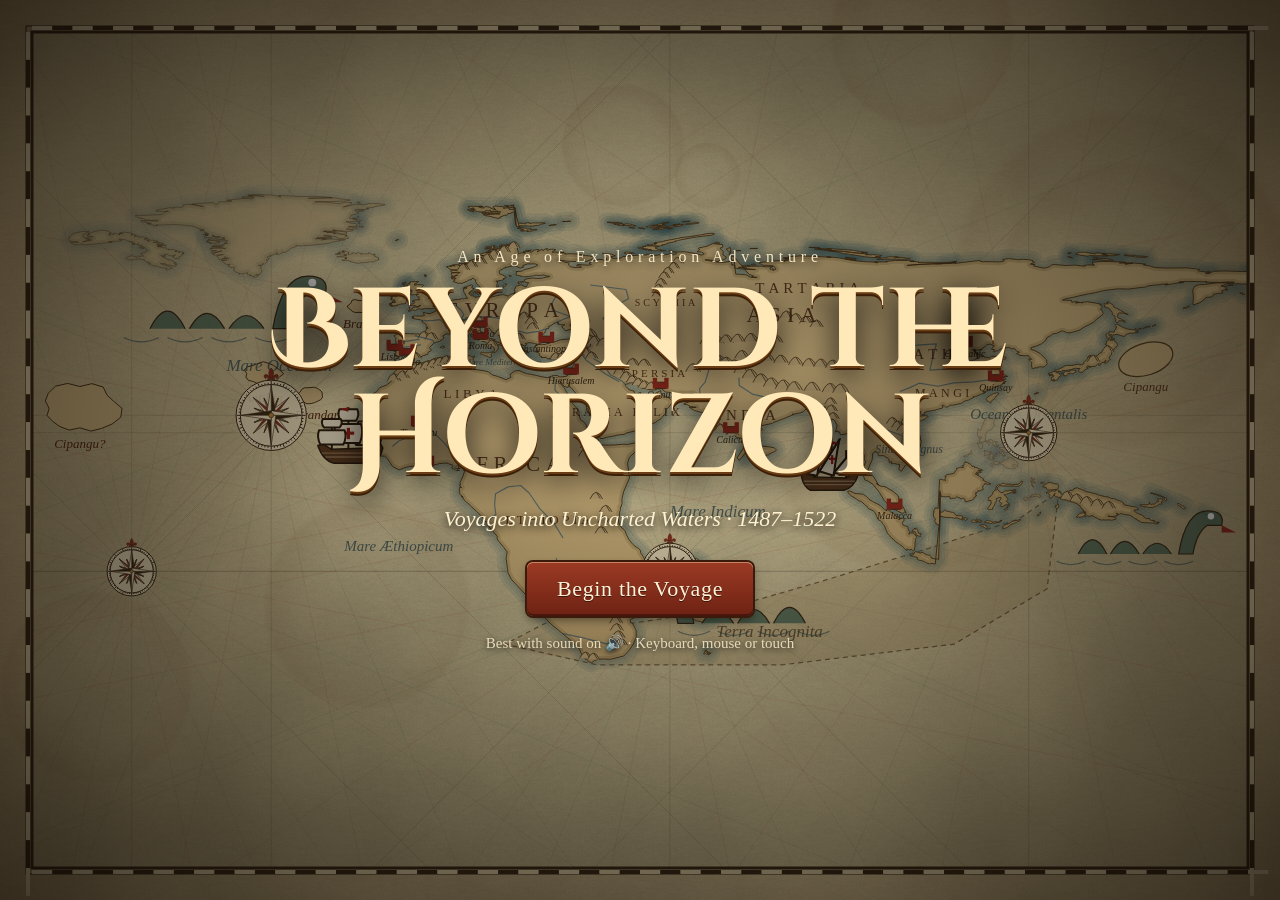
==== commit fd0d9909: "Add Beyond the Horizon: Age of Exploration sailing game A browser game where students captain a cara" ====
--- a/index.html
+++ b/index.html
@@ -2,619 +2,245 @@
 <html lang="en">
 <head>
 <meta charset="utf-8">
-<meta name="viewport" content="width=device-width,initial-scale=1,viewport-fit=cover">
-<meta name="description" content="Memorize the Hidden Words of Bahá’u’lláh, from the Arabic and the Persian.">
-<meta name="theme-color" content="#22407A">
-<meta name="apple-mobile-web-app-capable" content="yes">
-<meta name="mobile-web-app-capable" content="yes">
-<meta name="apple-mobile-web-app-title" content="Hidden Words">
-<meta name="apple-mobile-web-app-status-bar-style" content="default">
-<link rel="manifest" href="manifest.webmanifest">
-<link rel="icon" type="image/png" sizes="32x32" href="icons/favicon-32.png">
-<link rel="apple-touch-icon" href="icons/apple-touch-icon.png">
-<style>:root{color-scheme:light;padding-top:env(safe-area-inset-top,0px);padding-bottom:env(safe-area-inset-bottom,0px)}body{margin:0;font:14px system-ui,-apple-system,"Segoe UI",Roboto,sans-serif}img{max-width:100%}[hidden]{display:none!important}</style>
-<title>Hidden Words Memorizer</title>
+<meta name="viewport" content="width=device-width, initial-scale=1, viewport-fit=cover">
+<title>Beyond the Horizon — Voyages of the Age of Exploration</title>
+<meta name="description" content="Captain a caravel through uncharted waters with Dias, Columbus, da Gama and Magellan. An educational sailing game about the Age of Exploration.">
+<meta name="theme-color" content="#2b1d10">
 <link rel="preconnect" href="https://fonts.googleapis.com">
-<link rel="stylesheet" href="https://fonts.googleapis.com/css2?family=Cormorant+SC:wght@500;600&family=Gentium+Book+Plus:ital,wght@0,400;0,700;1,400&family=IBM+Plex+Sans:wght@400;500;600&display=swap">
-<style>
-/* Layout: a two-pane reading desk — the index of passages on the left, the practice leaf on the right; one pane at a time on phones. */
-:root{
-  --bg:#ECEFE9; --surface:#F8F9F5; --sunk:#E2E7DF; --ink:#1C2430; --muted:#5D6772; --line:#D2D8CF;
-  --lapis:#22407A; --lapis-soft:#DCE3F0; --gold:#9C6E22; --gold-soft:#F1E6CF;
-  --ok:#2B7350; --ok-soft:#DCEDE2; --bad:#A8402F; --bad-soft:#F5DFDA; --blank:#D5DCD1; --gold-line:rgba(156,110,34,.55); --gold-glow:rgba(214,170,90,.30);
-  --f-display:"Cormorant SC","Cormorant Garamond",Georgia,serif;
-  --f-text:"Gentium Book Plus","Gentium Plus",Georgia,"Times New Roman",serif;
-  --f-ui:"IBM Plex Sans",system-ui,-apple-system,"Segoe UI",sans-serif;
-  --r:10px;
-}
-@media (prefers-color-scheme: dark){:root:not([data-theme="light"]){
-  --bg:#0F141B; --surface:#161D27; --sunk:#1D2632; --ink:#E3E6DF; --muted:#97A0AA; --line:#2A3441;
-  --lapis:#93AEE4; --lapis-soft:#22324F; --gold:#D8AA5A; --gold-soft:#3A2F1C;
-  --ok:#72C79B; --ok-soft:#1C3529; --bad:#E78C7E; --bad-soft:#3E2422; --blank:#283242; --gold-line:rgba(216,170,90,.6); --gold-glow:rgba(216,170,90,.16); color-scheme:dark}}
-:root[data-theme="dark"]{
-  --bg:#0F141B; --surface:#161D27; --sunk:#1D2632; --ink:#E3E6DF; --muted:#97A0AA; --line:#2A3441;
-  --lapis:#93AEE4; --lapis-soft:#22324F; --gold:#D8AA5A; --gold-soft:#3A2F1C;
-  --ok:#72C79B; --ok-soft:#1C3529; --bad:#E78C7E; --bad-soft:#3E2422; --blank:#283242; --gold-line:rgba(216,170,90,.6); --gold-glow:rgba(216,170,90,.16); color-scheme:dark}
-html,body{height:100%}
-body{background:var(--bg);color:var(--ink);font-family:var(--f-ui);font-size:15px;line-height:1.5}
-body::before{content:"";position:fixed;inset:0 0 auto;height:env(safe-area-inset-top,0px);z-index:10;background:var(--bg)}
-button,input,textarea,select{font:inherit;color:inherit}
-button{cursor:pointer}
-:focus-visible{outline:2px solid var(--lapis);outline-offset:2px;border-radius:4px}
-.app{max-width:1180px;margin:0 auto;padding-left:max(16px,env(safe-area-inset-left,0px));padding-right:max(16px,env(safe-area-inset-right,0px));padding-block:18px 40px;display:flex;flex-direction:column;gap:18px}
-header.top{display:flex;align-items:flex-end;justify-content:space-between;gap:12px;flex-wrap:wrap;border-bottom:1px solid var(--line);padding-bottom:14px}
-.brand h1{font-family:var(--f-display);font-weight:600;font-size:2rem;line-height:1;margin:0;letter-spacing:.01em;text-wrap:balance}
-.brand p{margin:4px 0 0;color:var(--muted);font-size:.85rem}
-.tally{display:flex;gap:16px;font-size:.8rem;color:var(--muted);font-variant-numeric:tabular-nums}
-.tally b{display:block;font-size:1.25rem;color:var(--ink);font-weight:600;line-height:1.1}
-.tally .due b{color:var(--gold)}
-.desk{display:grid;grid-template-columns:minmax(280px,360px) minmax(0,1fr);gap:22px;align-items:start}
-/* index */
-.index{display:flex;flex-direction:column;gap:12px;position:sticky;top:calc(env(safe-area-inset-top,0px) + 12px);max-height:calc(100vh - 40px)}
-.seg{display:grid;grid-template-columns:repeat(4,1fr);background:var(--sunk);border-radius:var(--r);padding:3px;gap:2px}
-.seg button{border:0;background:transparent;padding:7px 4px;border-radius:8px;font-size:.8rem;font-weight:500;color:var(--muted);white-space:nowrap}
-.seg button[aria-pressed="true"]{background:var(--surface);color:var(--ink);box-shadow:0 1px 2px rgba(0,0,0,.08)}
-.search{width:100%;box-sizing:border-box;border:1px solid var(--line);background:var(--surface);border-radius:var(--r);padding:9px 12px}
-.daily{border:1px solid var(--line);background:var(--gold-soft);border-radius:var(--r);padding:10px 12px;text-align:left;display:flex;flex-direction:column;gap:2px;color:var(--ink)}
-.daily small{font-size:.7rem;text-transform:uppercase;letter-spacing:.08em;color:var(--gold);font-weight:600}
-.daily span{font-family:var(--f-text);font-size:.92rem;color:var(--muted)}
-.list{overflow:auto;display:flex;flex-direction:column;border-top:1px solid var(--line);min-height:120px}
-.row{display:grid;grid-template-columns:2.2rem minmax(0,1fr) auto;gap:10px;align-items:center;padding:9px 6px;border:0;border-bottom:1px solid var(--line);background:transparent;text-align:left;width:100%}
-.row:hover{background:var(--sunk)}
-.row[aria-current="true"]{background:var(--lapis-soft)}
-.row .num{font-family:var(--f-display);font-size:1.15rem;color:var(--lapis);text-align:center;font-variant-numeric:tabular-nums}
-.row .inv{font-family:var(--f-display);font-size:1.02rem;font-weight:600;line-height:1.15;display:block;overflow:hidden;text-overflow:ellipsis;white-space:nowrap}
-.row .snip{display:block;font-family:var(--f-text);font-size:.85rem;color:var(--muted);overflow:hidden;text-overflow:ellipsis;white-space:nowrap}
-.meter{display:flex;gap:2px}
-.meter i{width:5px;height:14px;border-radius:2px;background:var(--blank)}
-.meter i.on{background:var(--ok)}
-.meter.due i.on{background:var(--gold)}
-.empty{padding:20px 6px;color:var(--muted);font-size:.9rem}
-/* leaf */
-.leaf{background:var(--surface);border:1px solid var(--line);border-radius:14px;padding:22px clamp(16px,4vw,40px) 26px;display:flex;flex-direction:column;gap:18px;min-width:0}
-.leaf-head{display:flex;justify-content:space-between;gap:10px;align-items:flex-start}
-.crumb{font-size:.72rem;text-transform:uppercase;letter-spacing:.1em;color:var(--muted);font-weight:600;display:flex;gap:8px;align-items:center;flex-wrap:wrap}
-.crumb a{color:var(--lapis);text-decoration:none;text-transform:none;letter-spacing:0;font-weight:500}
-.crumb a:hover{text-decoration:underline}
-.back{display:none;border:1px solid var(--line);background:transparent;border-radius:8px;padding:5px 10px;font-size:.8rem}
-.iconbtn{border:1px solid var(--line);background:transparent;border-radius:8px;padding:5px 10px;font-size:.82rem;color:var(--muted);display:inline-flex;gap:6px;align-items:center}
-.iconbtn[aria-pressed="true"]{color:var(--gold);border-color:var(--gold)}
-.navpair{display:flex;gap:6px}
-.prelude{font-family:var(--f-text);font-style:italic;color:var(--muted);margin:0;max-width:62ch}
-.invocation{font-family:var(--f-display);font-weight:600;font-size:clamp(1.5rem,3.4vw,2rem);line-height:1.15;color:var(--lapis);margin:0;text-wrap:balance}
-.modes{display:flex;gap:4px;border-bottom:1px solid var(--line);overflow-x:auto}
-.modes button{border:0;background:transparent;padding:8px 12px 10px;font-weight:500;color:var(--muted);border-bottom:2px solid transparent;margin-bottom:-1px;white-space:nowrap}
-.modes button[aria-pressed="true"]{color:var(--ink);border-bottom-color:var(--gold)}
-.controls{display:flex;flex-wrap:wrap;gap:10px 16px;align-items:center;font-size:.85rem;color:var(--muted)}
-.controls label{display:inline-flex;gap:6px;align-items:center}
-.stepper{display:inline-flex;align-items:center;gap:8px}
-.stepper button{width:34px;height:34px;border-radius:50%;border:1px solid var(--line);background:var(--surface);font-size:1.1rem;line-height:1}
-.stepper button:disabled{opacity:.35;cursor:default}
-input[type=range]{accent-color:var(--lapis);width:150px}
-input[type=checkbox]{accent-color:var(--lapis)}
-.pct{font-variant-numeric:tabular-nums;color:var(--ink);font-weight:600;min-width:3.2em}
-.btn{border:1px solid var(--line);background:var(--surface);border-radius:8px;padding:7px 14px;font-weight:500}
-.btn.primary{background:var(--lapis);border-color:var(--lapis);color:var(--surface)}
-.text{font-family:var(--f-text);font-size:clamp(1.08rem,2vw,1.24rem);line-height:1.85;max-width:62ch;margin:0}
-.text p{margin:0 0 .8em}
-.w{border-radius:3px;transition:background .25s,color .25s}
-.w.hid{color:transparent;background:linear-gradient(var(--gold-line),var(--gold-line)) 0 88%/100% 1.5px no-repeat;cursor:pointer;user-select:none;box-decoration-break:clone;-webkit-box-decoration-break:clone}
-.w.hid:hover{background-color:var(--sunk)}
-.w.hid.fresh{animation:vanish .55s ease both}
-.text:not(.hints) .w.hid:not(.peek) .h1{color:transparent}
-.text:not(.hints) .w.hid.fresh:not(.peek) .h1{color:inherit}
-.w.appear{animation:appear .4s ease}
-@keyframes appear{from{color:transparent}}
-@keyframes vanish{0%{color:var(--ink);background-size:0 1.5px}55%{background-size:100% 1.5px}100%{color:transparent}}
-.w.hid .h1{color:var(--muted)}
-.w.hid.peek{color:var(--gold);background-color:var(--gold-soft);animation:none}
-.w.hid.peek .h1{color:var(--gold)}
-.w.ini{cursor:pointer}
-.w.ini.peek{color:var(--gold)}
-.meta{font-size:.8rem;color:var(--muted);font-variant-numeric:tabular-nums}
-/* recall */
-textarea.recall{width:100%;box-sizing:border-box;min-height:180px;border:1px solid var(--line);border-radius:var(--r);background:var(--bg);padding:12px 14px;font-family:var(--f-text);font-size:1.08rem;line-height:1.7;resize:vertical}
-.diff .ok{color:var(--ink)}
-.diff .miss{color:var(--bad);background:var(--bad-soft);border-radius:3px;text-decoration:underline dotted}
-.diff .extra{color:var(--gold);text-decoration:line-through;font-size:.9em}
-.score{display:flex;align-items:baseline;gap:12px;flex-wrap:wrap}
-.score b{font-family:var(--f-display);font-size:2.4rem;line-height:1;color:var(--ok)}
-.score b.mid{color:var(--gold)} .score b.low{color:var(--bad)}
-/* phrases */
-.built{min-height:3em;font-family:var(--f-text);font-size:1.12rem;line-height:1.8;max-width:62ch;border-left:3px solid var(--gold);padding-left:14px;color:var(--ink)}
-.built .ph{animation:in .3s ease}
-@keyframes in{from{background:var(--ok-soft)}to{background:transparent}}
-.chips{display:flex;flex-wrap:wrap;gap:8px}
-.chip{border:1px solid var(--line);background:var(--bg);border-radius:8px;padding:7px 11px;font-family:var(--f-text);font-size:1rem;text-align:left;max-width:100%}
-.chip:hover{border-color:var(--lapis)}
-.chip.wrong{animation:shake .35s;border-color:var(--bad);background:var(--bad-soft)}
-@keyframes shake{25%{transform:translateX(-4px)}75%{transform:translateX(4px)}}
-/* rating */
-.rate{border-top:1px solid var(--line);padding-top:16px;display:flex;flex-wrap:wrap;align-items:center;gap:10px;justify-content:space-between}
-.rate p{margin:0;font-size:.85rem;color:var(--muted);max-width:40ch}
-.rate .opts{display:flex;gap:6px;flex-wrap:wrap}
-.rate .opts button{border:1px solid var(--line);background:transparent;border-radius:8px;padding:7px 12px;font-size:.85rem;font-weight:500}
-.rate .opts .r0:hover{border-color:var(--bad);color:var(--bad)}
-.rate .opts .r1:hover{border-color:var(--gold);color:var(--gold)}
-.rate .opts .r2:hover{border-color:var(--ok);color:var(--ok)}
-.status{font-size:.8rem;color:var(--muted)}
-.status b{color:var(--ink);font-weight:600}
-.toast{position:fixed;left:50%;bottom:calc(20px + env(safe-area-inset-bottom,0px));transform:translateX(-50%);background:var(--ink);color:var(--surface);padding:9px 16px;border-radius:999px;font-size:.85rem;opacity:0;transition:opacity .25s;pointer-events:none;z-index:20}
-.toast.show{opacity:1}
-footer{font-size:.75rem;color:var(--muted);border-top:1px solid var(--line);padding-top:12px}
-footer a{color:var(--lapis)}
-kbd{font-family:var(--f-ui);font-size:.72rem;border:1px solid var(--line);border-bottom-width:2px;border-radius:4px;padding:0 4px}
-.opening{margin-top:18px;display:flex;flex-direction:column;gap:8px}
-.text p.invocation{margin-bottom:.45em}
-.headpiece{display:block;width:min(260px,100%);height:auto;color:var(--gold);margin:0 0 -8px}
-.text.read p.body::first-letter{font-family:var(--f-display);font-weight:600;float:left;font-size:3.5em;line-height:.8;padding:.1em .1em 0 0;color:var(--lapis)}
-.leaf{position:relative;overflow:hidden}
-.leaf::after{content:"";position:absolute;inset:0;pointer-events:none;opacity:0;background:linear-gradient(100deg,transparent 35%,var(--gold-glow) 50%,transparent 65%);background-size:300% 100%;background-position:100% 0}
-.leaf.shimmer::after{animation:sweep 1.6s ease-out}
-@keyframes sweep{0%{opacity:1;background-position:100% 0}85%{opacity:1}100%{opacity:0;background-position:0 0}}
-.listen{display:flex;flex-wrap:wrap;gap:8px 16px;align-items:center;font-size:.82rem;color:var(--muted);margin-top:-6px}
-.listen label{display:inline-flex;gap:6px;align-items:center}
-.listen select{border:1px solid var(--line);background:var(--surface);border-radius:6px;padding:3px 6px;max-width:12rem}
-.btn.play[aria-pressed="true"]{border-color:var(--gold);color:var(--gold)}
-.w.speaking{background-color:var(--gold-soft);box-shadow:0 0 0 2px var(--gold-soft);border-radius:3px}
-.aboutlink{font-size:.85rem;color:var(--lapis);text-decoration:none;border-bottom:1px solid var(--gold-line)}
-.aboutlink:hover{border-bottom-color:var(--lapis)}
-.about-sec{display:flex;flex-direction:column;gap:10px;max-width:64ch;border-top:1px solid var(--line);padding-top:16px}
-.about-sec h3{font-family:var(--f-display);font-weight:600;font-size:1.35rem;line-height:1.2;margin:0;text-wrap:balance}
-.about-note{font-size:.88rem;color:var(--muted);margin:0;max-width:64ch}
-.about-note a,.q cite a{color:var(--lapis)}
-.q{margin:0;padding:2px 0 2px 18px;border-left:1px solid var(--gold-line)}
-.q p{font-family:var(--f-text);font-size:1.06rem;line-height:1.75;margin:0 0 .7em}
-.q cite{display:block;font-style:normal;font-size:.78rem;color:var(--muted)}
-.leaf.enter-next{animation:enterNext .28s ease-out}
-.leaf.enter-prev{animation:enterPrev .28s ease-out}
-@keyframes enterNext{from{transform:translateX(28px);opacity:.35}}
-@keyframes enterPrev{from{transform:translateX(-28px);opacity:.35}}
-@media (max-width:820px){
-  .desk{grid-template-columns:minmax(0,1fr)}
-  .index{position:static;max-height:none}
-  .list{overflow:visible}
-  body.reading .index{display:none}
-  body:not(.reading) .leaf{display:none}
-  .back{display:inline-block}
-  .tally{gap:12px}
-  .hidekbd{display:none}
-}
-@media (prefers-reduced-motion:reduce){*{animation:none!important;transition:none!important}}
-</style>
+<link rel="preconnect" href="https://fonts.gstatic.com" crossorigin>
+<link href="https://fonts.googleapis.com/css2?family=IM+Fell+English:ital@0;1&family=IM+Fell+English+SC&family=Cinzel+Decorative:wght@700&display=swap" rel="stylesheet">
+<link rel="stylesheet" href="css/style.css">
+<link rel="icon" href="data:image/svg+xml,%3Csvg xmlns='http://www.w3.org/2000/svg' viewBox='0 0 64 64'%3E%3Ccircle cx='32' cy='32' r='30' fill='%23e9d8b0' stroke='%233b2a17' stroke-width='3'/%3E%3Cpath d='M32 6 L38 32 L32 58 L26 32Z' fill='%239b2d20'/%3E%3Cpath d='M6 32 L32 26 L58 32 L32 38Z' fill='%233b2a17'/%3E%3C/svg%3E">
 </head>
 <body>
-<div class="app">
-  <header class="top">
-    <div class="brand">
-      <h1>The Hidden Words</h1>
-      <p>Memorize Bahá’u’lláh’s Hidden Words, from the Arabic and the Persian</p>
-    </div>
-    <div class="tally" id="tally"></div>
-  </header>
-
-  <div class="desk">
-    <aside class="index" aria-label="Passages">
-      <div class="seg" role="group" aria-label="Collection">
-        <button id="tab-arabic" data-tab="arabic" aria-pressed="true">Arabic</button>
-        <button id="tab-persian" data-tab="persian" aria-pressed="false">Persian</button>
-        <button id="tab-due" data-tab="due" aria-pressed="false">Review</button>
-        <button id="tab-star" data-tab="star" aria-pressed="false">Starred</button>
-      </div>
-      <input id="search" class="search" type="search" placeholder="Search words, e.g. “justice” or “O Son of Dust”" aria-label="Search passages">
-      <button class="daily" id="daily"></button>
-      <div class="list" id="list"></div>
-    </aside>
-
-    <main class="leaf" id="leaf" aria-live="polite"></main>
-  </div>
-
-  <footer>Text: <i>The Hidden Words</i>, translated by Shoghi Effendi, from the <a href="https://www.bahai.org/library/authoritative-texts/bahaullah/hidden-words/" target="_blank" rel="noopener">Bahá’í Reference Library</a>, used under its <a href="https://www.bahai.org/legal" target="_blank" rel="noopener">terms of use</a>. Each passage links to its source. <span id="saveinfo">Your progress is saved on this device.</span></footer>
+<div id="app">
+  <!-- Old-world map / menu background -->
+  <canvas id="mapCanvas"></canvas>
+  <!-- Sailing view -->
+  <canvas id="seaCanvas" class="hidden"></canvas>
+
+  <!-- ===== Title ===== -->
+  <section id="title" class="screen">
+    <div class="title-card">
+      <div class="title-kicker">An Age of Exploration Adventure</div>
+      <h1>Beyond the<br>Horizon</h1>
+      <div class="title-sub">Voyages into Uncharted Waters · 1487–1522</div>
+      <button id="btnBegin" class="btn big">Begin the Voyage</button>
+      <div class="title-hint">Best with sound on 🔊 · Keyboard, mouse or touch</div>
+    </div>
+  </section>
+
+  <!-- ===== Main menu (old-world map) ===== -->
+  <section id="menu" class="screen hidden">
+    <header class="menu-top">
+      <div class="cartouche">
+        <div class="cart-title">Typus Orbis Terrarum</div>
+        <div class="cart-sub">The World as Europe knew it · Anno Domini MCDXC</div>
+      </div>
+      <div class="menu-stats">
+        <div class="rank-box"><div id="rankName">Ship’s Boy</div><div class="xpbar"><i id="xpFill"></i></div></div>
+        <div class="ducats" title="Ducats"><span class="coin"></span><b id="menuDucats">0</b></div>
+        <button class="btn small" id="btnCodex">📜 Codex <span id="codexCount">0</span></button>
+        <button class="btn small" id="btnShipyard">⚓ Shipyard</button>
+        <button class="btn small icon" id="btnSettings" title="Settings">⚙</button>
+      </div>
+    </header>
+    <div class="map-legend" id="mapLegend"></div>
+    <footer class="explorers" id="explorerCards"></footer>
+  </section>
+
+  <!-- ===== Dossier ===== -->
+  <aside id="dossier" class="panel parchment hidden">
+    <button class="close" data-close="dossier">✕</button>
+    <div class="dossier-head">
+      <canvas id="dossierPortrait" width="180" height="180"></canvas>
+      <div>
+        <h2 id="dName"></h2>
+        <div class="d-alt" id="dAlt"></div>
+        <div class="d-tag" id="dTag"></div>
+        <div class="d-stars" id="dStars"></div>
+      </div>
+    </div>
+    <dl class="facts" id="dFacts"></dl>
+    <h3>Accomplishments</h3>
+    <ul id="dAcc" class="acc"></ul>
+    <div class="dossier-actions">
+      <button class="btn big" id="btnSetSail">⛵ Set Sail</button>
+      <button class="btn" id="btnContinue">Continue Voyage</button>
+    </div>
+  </aside>
+
+  <!-- ===== Royal letter / briefing ===== -->
+  <section id="briefing" class="screen dim hidden">
+    <div class="letter parchment">
+      <div class="seal"></div>
+      <div class="letter-body" id="letterBody"></div>
+      <div class="letter-place" id="letterPlace"></div>
+      <div class="controls-help">
+        <h3>How to Sail</h3>
+        <div class="ctl-grid">
+          <div><kbd>↑</kbd><kbd>→</kbd><kbd>↓</kbd><kbd>←</kbd> or <kbd>W</kbd><kbd>A</kbd><kbd>S</kbd><kbd>D</kbd><span>Steer North, East, South, West. Press two at once for NE, SE, SW, NW.</span></div>
+          <div><b class="ico">🧭</b><span>Or tap a point on the <b>compass rose</b> (bottom-left), or click &amp; hold on the sea to steer.</span></div>
+          <div><kbd>Space</kbd><span>Reef (shorten) sails — slower but safer in storms.</span></div>
+          <div><b class="ico">🌬</b><span>Sail <b>with</b> the wind for speed. Straight into the wind you barely move!</span></div>
+          <div><b class="ico">🐟</b><span>Fish = food. Rain squalls = fresh water. Bottles = Codex scrolls.</span></div>
+          <div><kbd>C</kbd> chart · <kbd>P</kbd> pause · <kbd>M</kbd> mute · <kbd>+</kbd>/<kbd>−</kbd> zoom</div>
+        </div>
+      </div>
+      <button class="btn big" id="btnHoist">Hoist the Sails!</button>
+    </div>
+  </section>
+
+  <!-- ===== HUD ===== -->
+  <section id="hud" class="hidden">
+    <div class="hud-left parchment-dark">
+      <canvas id="hudPortrait" width="84" height="84"></canvas>
+      <div class="hud-id">
+        <div id="hudCaptain" class="hud-cap"></div>
+        <div id="hudShip" class="hud-ship"></div>
+        <div id="hudDate" class="hud-date"></div>
+      </div>
+      <div class="bars">
+        <div class="bar" title="Food (hardtack, salted meat)"><span>🍞</span><i><b id="barFood"></b></i></div>
+        <div class="bar" title="Fresh water"><span>💧</span><i><b id="barWater"></b></i></div>
+        <div class="bar" title="Crew health"><span>❤️</span><i><b id="barHealth"></b></i></div>
+        <div class="bar" title="Crew morale"><span>😊</span><i><b id="barMorale"></b></i></div>
+        <div class="bar" title="Hull"><span>🪵</span><i><b id="barHull"></b></i></div>
+      </div>
+    </div>
+    <div class="hud-obj parchment-dark" id="hudObj">
+      <div class="obj-text" id="objText"></div>
+      <div class="obj-sub"><span id="objDist"></span> · <span id="objHint"></span></div>
+    </div>
+    <div class="hud-right">
+      <canvas id="miniMap" width="240" height="160"></canvas>
+      <div class="hud-meta parchment-dark">
+        <div><span class="lbl">Latitude</span> <b id="hudLat"></b> <small>(astrolabe)</small></div>
+        <div><span class="lbl">Longitude</span> <b id="hudLon"></b> <small>(dead reckoning)</small></div>
+        <div><span class="lbl">Speed</span> <b id="hudKnots"></b></div>
+        <div><span class="lbl">Codex</span> <b id="hudScrolls"></b> · <span class="coin sm"></span><b id="hudDucats"></b></div>
+      </div>
+    </div>
+    <div class="hud-compass">
+      <canvas id="compassPad" width="230" height="230"></canvas>
+      <div class="wind-text parchment-dark"><div id="windName"></div><div id="windDir"></div><div id="posSail"></div></div>
+    </div>
+    <div class="hud-buttons">
+      <button class="btn round" id="btnReef" title="Reef sails (Space)">⛵<small>Full sail</small></button>
+      <button class="btn round" id="btnChart" title="Chart (C)">🗺<small>Chart</small></button>
+      <button class="btn round" id="btnPause" title="Pause (P)">⏸<small>Pause</small></button>
+    </div>
+    <div id="toasts"></div>
+    <div id="banner" class="banner hidden"></div>
+  </section>
+
+  <!-- ===== Journal / event modal ===== -->
+  <section id="journal" class="screen dim hidden">
+    <div class="journal parchment">
+      <div class="j-date" id="jDate"></div>
+      <h2 id="jTitle"></h2>
+      <div class="j-place" id="jPlace"></div>
+      <canvas id="jScene" width="760" height="260"></canvas>
+      <div class="j-text" id="jText"></div>
+      <div class="j-terms" id="jTerms"></div>
+      <div class="j-quiz hidden" id="jQuiz"></div>
+      <div class="j-actions"><button class="btn big" id="jNext">Continue</button></div>
+    </div>
+  </section>
+
+  <!-- ===== Codex ===== -->
+  <section id="codex" class="screen dim hidden">
+    <div class="codex parchment">
+      <button class="close" data-close="codex">✕</button>
+      <h2>The Navigator’s Codex</h2>
+      <div class="codex-sub">Key terms of the Age of Exploration — collect them all on your voyages.</div>
+      <div class="codex-tabs" id="codexTabs"></div>
+      <div class="codex-grid" id="codexGrid"></div>
+    </div>
+  </section>
+
+  <!-- ===== Card detail ===== -->
+  <section id="card" class="screen dim hidden">
+    <div class="term-card big parchment" id="cardBig"></div>
+  </section>
+
+  <!-- ===== Shipyard ===== -->
+  <section id="shipyard" class="screen dim hidden">
+    <div class="shipyard parchment">
+      <button class="close" data-close="shipyard">✕</button>
+      <h2>The Royal Shipyard</h2>
+      <div class="codex-sub">Spend your ducats to improve your caravel. Upgrades last for every voyage.</div>
+      <div class="ducats big"><span class="coin"></span><b id="yardDucats">0</b> ducats</div>
+      <div class="yard-list" id="yardList"></div>
+    </div>
+  </section>
+
+  <!-- ===== Chart overlay ===== -->
+  <section id="chart" class="screen dim hidden">
+    <div class="chart-wrap parchment">
+      <button class="close" data-close="chart">✕</button>
+      <h2>Your Chart</h2>
+      <canvas id="chartCanvas" width="1100" height="640"></canvas>
+      <div class="codex-sub">Your route so far. Grey mist marks uncharted waters.</div>
+    </div>
+  </section>
+
+  <!-- ===== Pause / settings ===== -->
+  <section id="pause" class="screen dim hidden">
+    <div class="pause parchment">
+      <h2 id="pauseTitle">Paused</h2>
+      <div class="sliders">
+        <label>Music <input type="range" min="0" max="1" step="0.05" id="volMusic"></label>
+        <label>Sound effects <input type="range" min="0" max="1" step="0.05" id="volSfx"></label>
+        <label>Ocean &amp; wind <input type="range" min="0" max="1" step="0.05" id="volAmb"></label>
+      </div>
+      <div class="pause-actions">
+        <button class="btn big" id="btnResume">Resume</button>
+        <button class="btn" id="btnQuit">Return to the World Map</button>
+        <button class="btn danger small" id="btnReset">Erase all progress</button>
+      </div>
+    </div>
+  </section>
+
+  <!-- ===== Results ===== -->
+  <section id="results" class="screen dim hidden">
+    <div class="results parchment">
+      <div class="res-kicker">Voyage Complete</div>
+      <h2 id="resTitle"></h2>
+      <div class="res-stars" id="resStars"></div>
+      <canvas id="resChart" width="900" height="420"></canvas>
+      <div class="res-grid" id="resGrid"></div>
+      <div class="res-epilogue" id="resEpilogue"></div>
+      <div class="res-rank" id="resRank"></div>
+      <div class="j-actions"><button class="btn big" id="btnResDone">Return to the World Map</button></div>
+    </div>
+  </section>
+
+  <!-- ===== Game over ===== -->
+  <section id="gameover" class="screen dim hidden">
+    <div class="pause parchment">
+      <h2 id="goTitle"></h2>
+      <canvas id="goScene" width="560" height="200"></canvas>
+      <p id="goText"></p>
+      <div class="pause-actions">
+        <button class="btn big" id="btnRetry">Try Again from Last Port</button>
+        <button class="btn" id="btnGoMenu">Return to the World Map</button>
+      </div>
+    </div>
+  </section>
+
+  <div id="loading" class="screen"><div class="loader"><div class="spin"></div><div>Charting the seas…</div></div></div>
 </div>
-<div class="toast" id="toast" role="status"></div>
-
-<script>
-const PASSAGES = [{"id":"a0","part":"arabic","n":0,"ref":"642922139","text":"This is that which hath descended from the realm of glory, uttered by the tongue of power and might, and revealed unto the Prophets of old. We have taken the inner essence thereof and clothed it in the garment of brevity, as a token of grace unto the righteous, that they may stand faithful unto the Covenant of God, may fulfill in their lives His trust, and in the realm of spirit obtain the gem of divine virtue.","title":"Preamble"},{"id":"a1","part":"arabic","n":1,"ref":"986635113","inv":"O Son of Spirit!","text":"My first counsel is this: Possess a pure, kindly and radiant heart, that thine may be a sovereignty ancient, imperishable and everlasting."},{"id":"a2","part":"arabic","n":2,"ref":"099947277","inv":"O Son of Spirit!","text":"The best beloved of all things in My sight is Justice; turn not away therefrom if thou desirest Me, and neglect it not that I may confide in thee. By its aid thou shalt see with thine own eyes and not through the eyes of others, and shalt know of thine own knowledge and not through the knowledge of thy neighbor. Ponder this in thy heart; how it behooveth thee to be. Verily justice is My gift to thee and the sign of My loving-kindness. Set it then before thine eyes."},{"id":"a3","part":"arabic","n":3,"ref":"246296008","inv":"O Son of Man!","text":"Veiled in My immemorial being and in the ancient eternity of My essence, I knew My love for thee; therefore I created thee, have engraved on thee Mine image and revealed to thee My beauty."},{"id":"a4","part":"arabic","n":4,"ref":"486363123","inv":"O Son of Man!","text":"I loved thy creation, hence I created thee. Wherefore, do thou love Me, that I may name thy name and fill thy soul with the spirit of life."},{"id":"a5","part":"arabic","n":5,"ref":"590841570","inv":"O Son of Being!","text":"Love Me, that I may love thee. If thou lovest Me not, My love can in no wise reach thee. Know this, O servant."},{"id":"a6","part":"arabic","n":6,"ref":"312164372","inv":"O Son of Being!","text":"Thy Paradise is My love; thy heavenly home, reunion with Me. Enter therein and tarry not. This is that which hath been destined for thee in Our kingdom above and Our exalted dominion."},{"id":"a7","part":"arabic","n":7,"ref":"118657418","inv":"O Son of Man!","text":"If thou lovest Me, turn away from thyself; and if thou seekest My pleasure, regard not thine own; that thou mayest die in Me and I may eternally live in thee."},{"id":"a8","part":"arabic","n":8,"ref":"102524683","inv":"O Son of Spirit!","text":"There is no peace for thee save by renouncing thyself and turning unto Me; for it behooveth thee to glory in My name, not in thine own; to put thy trust in Me and not in thyself, since I desire to be loved alone and above all that is."},{"id":"a9","part":"arabic","n":9,"ref":"204970481","inv":"O Son of Being!","text":"My love is My stronghold; he that entereth therein is safe and secure, and he that turneth away shall surely stray and perish."},{"id":"a10","part":"arabic","n":10,"ref":"249830108","inv":"O Son of Utterance!","text":"Thou art My stronghold; enter therein that thou mayest abide in safety. My love is in thee, know it, that thou mayest find Me near unto thee."},{"id":"a11","part":"arabic","n":11,"ref":"360291284","inv":"O Son of Being!","text":"Thou art My lamp and My light is in thee. Get thou from it thy radiance and seek none other than Me. For I have created thee rich and have bountifully shed My favor upon thee."},{"id":"a12","part":"arabic","n":12,"ref":"724175772","inv":"O Son of Being!","text":"With the hands of power I made thee and with the fingers of strength I created thee; and within thee have I placed the essence of My light. Be thou content with it and seek naught else, for My work is perfect and My command is binding. Question it not, nor have a doubt thereof."},{"id":"a13","part":"arabic","n":13,"ref":"511421653","inv":"O Son of Spirit!","text":"I created thee rich, why dost thou bring thyself down to poverty? Noble I made thee, wherewith dost thou abase thyself? Out of the essence of knowledge I gave thee being, why seekest thou enlightenment from anyone beside Me? Out of the clay of love I molded thee, how dost thou busy thyself with another? Turn thy sight unto thyself, that thou mayest find Me standing within thee, mighty, powerful and self-subsisting."},{"id":"a14","part":"arabic","n":14,"ref":"708223253","inv":"O Son of Man!","text":"Thou art My dominion and My dominion perisheth not; wherefore fearest thou thy perishing? Thou art My light and My light shall never be extinguished; why dost thou dread extinction? Thou art My glory and My glory fadeth not; thou art My robe and My robe shall never be outworn. Abide then in thy love for Me, that thou mayest find Me in the realm of glory."},{"id":"a15","part":"arabic","n":15,"ref":"084945209","inv":"O Son of Utterance!","text":"Turn thy face unto Mine and renounce all save Me; for My sovereignty endureth and My dominion perisheth not. If thou seekest another than Me, yea, if thou searchest the universe forevermore, thy quest will be in vain."},{"id":"a16","part":"arabic","n":16,"ref":"326933756","inv":"O Son of Light!","text":"Forget all save Me and commune with My spirit. This is of the essence of My command, therefore turn unto it."},{"id":"a17","part":"arabic","n":17,"ref":"176729752","inv":"O Son of Man!","text":"Be thou content with Me and seek no other helper. For none but Me can ever suffice thee."},{"id":"a18","part":"arabic","n":18,"ref":"172973975","inv":"O Son of Spirit!","text":"Ask not of Me that which We desire not for thee, then be content with what We have ordained for thy sake, for this is that which profiteth thee, if therewith thou dost content thyself."},{"id":"a19","part":"arabic","n":19,"ref":"203478186","inv":"O Son of the Wondrous Vision!","text":"I have breathed within thee a breath of My own Spirit, that thou mayest be My lover. Why hast thou forsaken Me and sought a beloved other than Me?"},{"id":"a20","part":"arabic","n":20,"ref":"682988442","inv":"O Son of Spirit!","text":"My claim on thee is great, it cannot be forgotten. My grace to thee is plenteous, it cannot be veiled. My love has made in thee its home, it cannot be concealed. My light is manifest to thee, it cannot be obscured."},{"id":"a21","part":"arabic","n":21,"ref":"227320942","inv":"O Son of Man!","text":"Upon the tree of effulgent glory I have hung for thee the choicest fruits, wherefore hast thou turned away and contented thyself with that which is less good? Return then unto that which is better for thee in the realm on high."},{"id":"a22","part":"arabic","n":22,"ref":"536853978","inv":"O Son of Spirit!","text":"Noble have I created thee, yet thou hast abased thyself. Rise then unto that for which thou wast created."},{"id":"a23","part":"arabic","n":23,"ref":"543131747","inv":"O Son of the Supreme!","text":"To the eternal I call thee, yet thou dost seek that which perisheth. What hath made thee turn away from Our desire and seek thine own?"},{"id":"a24","part":"arabic","n":24,"ref":"153701502","inv":"O Son of Man!","text":"Transgress not thy limits, nor claim that which beseemeth thee not. Prostrate thyself before the countenance of thy God, the Lord of might and power."},{"id":"a25","part":"arabic","n":25,"ref":"585415953","inv":"O Son of Spirit!","text":"Vaunt not thyself over the poor, for I lead him on his way and behold thee in thy evil plight and confound thee forevermore."},{"id":"a26","part":"arabic","n":26,"ref":"568477331","inv":"O Son of Being!","text":"How couldst thou forget thine own faults and busy thyself with the faults of others? Whoso doeth this is accursed of Me."},{"id":"a27","part":"arabic","n":27,"ref":"605082403","inv":"O Son of Man!","text":"Breathe not the sins of others so long as thou art thyself a sinner. Shouldst thou transgress this command, accursed wouldst thou be, and to this I bear witness."},{"id":"a28","part":"arabic","n":28,"ref":"470987721","inv":"O Son of Spirit!","text":"Know thou of a truth: He that biddeth men be just and himself committeth iniquity is not of Me, even though he bear My name."},{"id":"a29","part":"arabic","n":29,"ref":"762019759","inv":"O Son of Being!","text":"Ascribe not to any soul that which thou wouldst not have ascribed to thee, and say not that which thou doest not. This is My command unto thee, do thou observe it."},{"id":"a30","part":"arabic","n":30,"ref":"172419670","inv":"O Son of Man!","text":"Deny not My servant should he ask anything from thee, for his face is My face; be then abashed before Me."},{"id":"a31","part":"arabic","n":31,"ref":"048313746","inv":"O Son of Being!","text":"Bring thyself to account each day ere thou art summoned to a reckoning; for death, unheralded, shall come upon thee and thou shalt be called to give account for thy deeds."},{"id":"a32","part":"arabic","n":32,"ref":"674148173","inv":"O Son of the Supreme!","text":"I have made death a messenger of joy to thee. Wherefore dost thou grieve? I made the light to shed on thee its splendor. Why dost thou veil thyself therefrom?"},{"id":"a33","part":"arabic","n":33,"ref":"687429569","inv":"O Son of Spirit!","text":"With the joyful tidings of light I hail thee: rejoice! To the court of holiness I summon thee; abide therein that thou mayest live in peace forevermore."},{"id":"a34","part":"arabic","n":34,"ref":"955217479","inv":"O Son of Spirit!","text":"The spirit of holiness beareth unto thee the joyful tidings of reunion; wherefore dost thou grieve? The spirit of power confirmeth thee in His cause; why dost thou veil thyself? The light of His countenance doth lead thee; how canst thou go astray?"},{"id":"a35","part":"arabic","n":35,"ref":"695756189","inv":"O Son of Man!","text":"Sorrow not save that thou art far from Us. Rejoice not save that thou art drawing near and returning unto Us."},{"id":"a36","part":"arabic","n":36,"ref":"745110864","inv":"O Son of Man!","text":"Rejoice in the gladness of thine heart, that thou mayest be worthy to meet Me and to mirror forth My beauty."},{"id":"a37","part":"arabic","n":37,"ref":"457228072","inv":"O Son of Man!","text":"Divest not thyself of My beauteous robe, and forfeit not thy portion from My wondrous fountain, lest thou shouldst thirst forevermore."},{"id":"a38","part":"arabic","n":38,"ref":"348139945","inv":"O Son of Being!","text":"Walk in My statutes for love of Me and deny thyself that which thou desirest if thou seekest My pleasure."},{"id":"a39","part":"arabic","n":39,"ref":"231198685","inv":"O Son of Man!","text":"Neglect not My commandments if thou lovest My beauty, and forget not My counsels if thou wouldst attain My good pleasure."},{"id":"a40","part":"arabic","n":40,"ref":"815268217","inv":"O Son of Man!","text":"Wert thou to speed through the immensity of space and traverse the expanse of heaven, yet thou wouldst find no rest save in submission to Our command and humbleness before Our Face."},{"id":"a41","part":"arabic","n":41,"ref":"847002213","inv":"O Son of Man!","text":"Magnify My cause that I may reveal unto thee the mysteries of My greatness and shine upon thee with the light of eternity."},{"id":"a42","part":"arabic","n":42,"ref":"588699010","inv":"O Son of Man!","text":"Humble thyself before Me, that I may graciously visit thee. Arise for the triumph of My cause, that while yet on earth thou mayest obtain the victory."},{"id":"a43","part":"arabic","n":43,"ref":"483970230","inv":"O Son of Being!","text":"Make mention of Me on My earth, that in My heaven I may remember thee, thus shall Mine eyes and thine be solaced."},{"id":"a44","part":"arabic","n":44,"ref":"856926883","inv":"O Son of the Throne!","text":"Thy hearing is My hearing, hear thou therewith. Thy sight is My sight, do thou see therewith, that in thine inmost soul thou mayest testify unto My exalted sanctity, and I within Myself may bear witness unto an exalted station for thee."},{"id":"a45","part":"arabic","n":45,"ref":"900928409","inv":"O Son of Being!","text":"Seek a martyr’s death in My path, content with My pleasure and thankful for that which I ordain, that thou mayest repose with Me beneath the canopy of majesty behind the tabernacle of glory."},{"id":"a46","part":"arabic","n":46,"ref":"950471653","inv":"O Son of Man!","text":"Ponder and reflect. Is it thy wish to die upon thy bed, or to shed thy lifeblood on the dust, a martyr in My path, and so become the manifestation of My command and the revealer of My light in the highest paradise? Judge thou aright, O servant!"},{"id":"a47","part":"arabic","n":47,"ref":"147382821","inv":"O Son of Man!","text":"By My beauty! To tinge thy hair with thy blood is greater in My sight than the creation of the universe and the light of both worlds. Strive then to attain this, O servant!"},{"id":"a48","part":"arabic","n":48,"ref":"200697020","inv":"O Son of Man!","text":"For everything there is a sign. The sign of love is fortitude under My decree and patience under My trials."},{"id":"a49","part":"arabic","n":49,"ref":"930638360","inv":"O Son of Man!","text":"The true lover yearneth for tribulation even as doth the rebel for forgiveness and the sinful for mercy."},{"id":"a50","part":"arabic","n":50,"ref":"472999964","inv":"O Son of Man!","text":"If adversity befall thee not in My path, how canst thou walk in the ways of them that are content with My pleasure? If trials afflict thee not in thy longing to meet Me, how wilt thou attain the light in thy love for My beauty?"},{"id":"a51","part":"arabic","n":51,"ref":"746355706","inv":"O Son of Man!","text":"My calamity is My providence, outwardly it is fire and vengeance, but inwardly it is light and mercy. Hasten thereunto that thou mayest become an eternal light and an immortal spirit. This is My command unto thee, do thou observe it."},{"id":"a52","part":"arabic","n":52,"ref":"118018611","inv":"O Son of Man!","text":"Should prosperity befall thee, rejoice not, and should abasement come upon thee, grieve not, for both shall pass away and be no more."},{"id":"a53","part":"arabic","n":53,"ref":"956386997","inv":"O Son of Being!","text":"If poverty overtake thee, be not sad; for in time the Lord of wealth shall visit thee. Fear not abasement, for glory shall one day rest on thee."},{"id":"a54","part":"arabic","n":54,"ref":"562190408","inv":"O Son of Being!","text":"If thine heart be set upon this eternal, imperishable dominion, and this ancient, everlasting life, forsake this mortal and fleeting sovereignty."},{"id":"a55","part":"arabic","n":55,"ref":"561352140","inv":"O Son of Being!","text":"Busy not thyself with this world, for with fire We test the gold, and with gold We test Our servants."},{"id":"a56","part":"arabic","n":56,"ref":"748392247","inv":"O Son of Man!","text":"Thou dost wish for gold and I desire thy freedom from it. Thou thinkest thyself rich in its possession, and I recognize thy wealth in thy sanctity therefrom. By My life! This is My knowledge, and that is thy fancy; how can My way accord with thine?"},{"id":"a57","part":"arabic","n":57,"ref":"636691280","inv":"O Son of Man!","text":"Bestow My wealth upon My poor, that in heaven thou mayest draw from stores of unfading splendor and treasures of imperishable glory. But by My life! To offer up thy soul is a more glorious thing couldst thou but see with Mine eye."},{"id":"a58","part":"arabic","n":58,"ref":"543261789","inv":"O Son of Man!","text":"The temple of being is My throne; cleanse it of all things, that there I may be established and there I may abide."},{"id":"a59","part":"arabic","n":59,"ref":"804011987","inv":"O Son of Being!","text":"Thy heart is My home; sanctify it for My descent. Thy spirit is My place of revelation; cleanse it for My manifestation."},{"id":"a60","part":"arabic","n":60,"ref":"287468342","inv":"O Son of Man!","text":"Put thy hand into My bosom, that I may rise above thee, radiant and resplendent."},{"id":"a61","part":"arabic","n":61,"ref":"755666283","inv":"O Son of Man!","text":"Ascend unto My heaven, that thou mayest obtain the joy of reunion, and from the chalice of imperishable glory quaff the peerless wine."},{"id":"a62","part":"arabic","n":62,"ref":"677243732","inv":"O Son of Man!","text":"Many a day hath passed over thee whilst thou hast busied thyself with thy fancies and idle imaginings. How long art thou to slumber on thy bed? Lift up thy head from slumber, for the Sun hath risen to the zenith, haply it may shine upon thee with the light of beauty."},{"id":"a63","part":"arabic","n":63,"ref":"244905205","inv":"O Son of Man!","text":"The light hath shone on thee from the horizon of the sacred Mount and the spirit of enlightenment hath breathed in the Sinai of thy heart. Wherefore, free thyself from the veils of idle fancies and enter into My court, that thou mayest be fit for everlasting life and worthy to meet Me. Thus may death not come upon thee, neither weariness nor trouble."},{"id":"a64","part":"arabic","n":64,"ref":"101409766","inv":"O Son of Man!","text":"My eternity is My creation, I have created it for thee. Make it the garment of thy temple. My unity is My handiwork; I have wrought it for thee; clothe thyself therewith, that thou mayest be to all eternity the revelation of My everlasting being."},{"id":"a65","part":"arabic","n":65,"ref":"439014978","inv":"O Son of Man!","text":"My majesty is My gift to thee, and My grandeur the token of My mercy unto thee. That which beseemeth Me none shall understand, nor can anyone recount. Verily, I have preserved it in My hidden storehouses and in the treasuries of My command, as a sign of My loving-kindness unto My servants and My mercy unto My people."},{"id":"a66","part":"arabic","n":66,"ref":"716805208","inv":"O Children of the Divine and Invisible Essence!","text":"Ye shall be hindered from loving Me and souls shall be perturbed as they make mention of Me. For minds cannot grasp Me nor hearts contain Me."},{"id":"a67","part":"arabic","n":67,"ref":"044427246","inv":"O Son of Beauty!","text":"By My spirit and by My favor! By My mercy and by My beauty! All that I have revealed unto thee with the tongue of power, and have written for thee with the pen of might, hath been in accordance with thy capacity and understanding, not with My state and the melody of My voice."},{"id":"a68","part":"arabic","n":68,"ref":"685666862","inv":"O Children of Men!","text":"Know ye not why We created you all from the same dust? That no one should exalt himself over the other. Ponder at all times in your hearts how ye were created. Since We have created you all from one same substance it is incumbent on you to be even as one soul, to walk with the same feet, eat with the same mouth and dwell in the same land, that from your inmost being, by your deeds and actions, the signs of oneness and the essence of detachment may be made manifest. Such is My counsel to you, O concourse of light! Heed ye this counsel that ye may obtain the fruit of holiness from the tree of wondrous glory."},{"id":"a69","part":"arabic","n":69,"ref":"414744315","inv":"O Ye Sons of Spirit!","text":"Ye are My treasury, for in you I have treasured the pearls of My mysteries and the gems of My knowledge. Guard them from the strangers amidst My servants and from the ungodly amongst My people."},{"id":"a70","part":"arabic","n":70,"ref":"186817587","inv":"O Son of Him that Stood by His Own Entity in the Kingdom of His Self!","text":"Know thou, that I have wafted unto thee all the fragrances of holiness, have fully revealed to thee My word, have perfected through thee My bounty and have desired for thee that which I have desired for My Self. Be then content with My pleasure and thankful unto Me."},{"id":"a71","part":"arabic","n":71,"ref":"296667998","inv":"O Son of Man!","text":"Write all that We have revealed unto thee with the ink of light upon the tablet of thy spirit. Should this not be in thy power, then make thine ink of the essence of thy heart. If this thou canst not do, then write with that crimson ink that hath been shed in My path. Sweeter indeed is this to Me than all else, that its light may endure forever."},{"id":"p1","part":"persian","n":1,"ref":"099391514","inv":"O Ye People that Have Minds to Know and Ears to Hear!","text":"The first call of the Beloved is this: O mystic nightingale! Abide not but in the rose garden of the spirit. O messenger of the Solomon of love! Seek thou no shelter except in the Sheba of the well-beloved, and O immortal phoenix! dwell not save on the mount of faithfulness. Therein is thy habitation, if on the wings of thy soul thou soarest to the realm of the infinite and seekest to attain thy goal."},{"id":"p2","part":"persian","n":2,"ref":"775010913","inv":"O Son of Spirit!","text":"The bird seeketh its nest; the nightingale the charm of the rose; whilst those birds, the hearts of men, content with transient dust, have strayed far from their eternal nest, and with eyes turned towards the slough of heedlessness are bereft of the glory of the divine presence. Alas! How strange and pitiful; for a mere cupful, they have turned away from the billowing seas of the Most High, and remained far from the most effulgent horizon."},{"id":"p3","part":"persian","n":3,"ref":"607855955","inv":"O Friend!","text":"In the garden of thy heart plant naught but the rose of love, and from the nightingale of affection and desire loosen not thy hold. Treasure the companionship of the righteous and eschew all fellowship with the ungodly."},{"id":"p4","part":"persian","n":4,"ref":"445619358","inv":"O Son of Justice!","text":"Whither can a lover go but to the land of his beloved? and what seeker findeth rest away from his heart’s desire? To the true lover reunion is life, and separation is death. His breast is void of patience and his heart hath no peace. A myriad lives he would forsake to hasten to the abode of his beloved."},{"id":"p5","part":"persian","n":5,"ref":"646280975","inv":"O Son of Dust!","text":"Verily I say unto thee: Of all men the most negligent is he that disputeth idly and seeketh to advance himself over his brother. Say: O brethren! Let deeds, not words, be your adorning."},{"id":"p6","part":"persian","n":6,"ref":"909712031","inv":"O Son of Earth!","text":"Know, verily, the heart wherein the least remnant of envy yet lingereth, shall never attain My everlasting dominion, nor inhale the sweet savors of holiness breathing from My kingdom of sanctity."},{"id":"p7","part":"persian","n":7,"ref":"866203931","inv":"O Son of Love!","text":"Thou art but one step away from the glorious heights above and from the celestial tree of love. Take thou one pace and with the next advance into the immortal realm and enter the pavilion of eternity. Give ear then to that which hath been revealed by the Pen of Glory."},{"id":"p8","part":"persian","n":8,"ref":"105970176","inv":"O Son of Glory!","text":"Be swift in the path of holiness, and enter the heaven of communion with Me. Cleanse thy heart with the burnish of the spirit, and hasten to the court of the Most High."},{"id":"p9","part":"persian","n":9,"ref":"484615704","inv":"O Fleeting Shadow!","text":"Pass beyond the baser stages of doubt and rise to the exalted heights of certainty. Open the eye of truth, that thou mayest behold the veilless Beauty and exclaim: Hallowed be the Lord, the most excellent of all creators!"},{"id":"p10","part":"persian","n":10,"ref":"915407365","inv":"O Son of Desire!","text":"Give ear unto this: Never shall mortal eye recognize the everlasting Beauty, nor the lifeless heart delight in aught but in the withered bloom. For like seeketh like, and taketh pleasure in the company of its kind."},{"id":"p11","part":"persian","n":11,"ref":"756281961","inv":"O Son of Dust!","text":"Blind thine eyes, that thou mayest behold My beauty; stop thine ears, that thou mayest hearken unto the sweet melody of My voice; empty thyself of all learning, that thou mayest partake of My knowledge; and sanctify thyself from riches, that thou mayest obtain a lasting share from the ocean of My eternal wealth. Blind thine eyes, that is, to all save My beauty; stop thine ears to all save My word; empty thyself of all learning save the knowledge of Me; that with a clear vision, a pure heart and an attentive ear thou mayest enter the court of My holiness."},{"id":"p12","part":"persian","n":12,"ref":"775762706","inv":"O Man of Two Visions!","text":"Close one eye and open the other. Close one to the world and all that is therein, and open the other to the hallowed beauty of the Beloved."},{"id":"p13","part":"persian","n":13,"ref":"944463388","inv":"O My Children!","text":"I fear lest, bereft of the melody of the dove of heaven, ye will sink back to the shades of utter loss, and, never having gazed upon the beauty of the rose, return to water and clay."},{"id":"p14","part":"persian","n":14,"ref":"909085672","inv":"O Friends!","text":"Abandon not the everlasting beauty for a beauty that must die, and set not your affections on this mortal world of dust."},{"id":"p15","part":"persian","n":15,"ref":"411149860","inv":"O Son of Spirit!","text":"The time cometh, when the nightingale of holiness will no longer unfold the inner mysteries and ye will all be bereft of the celestial melody and of the voice from on high."},{"id":"p16","part":"persian","n":16,"ref":"748143718","inv":"O Essence of Negligence!","text":"Myriads of mystic tongues find utterance in one speech, and myriads of hidden mysteries are revealed in a single melody; yet, alas, there is no ear to hear, nor heart to understand."},{"id":"p17","part":"persian","n":17,"ref":"304654598","inv":"O Comrades!","text":"The gates that open on the Placeless stand wide and the habitation of the loved one is adorned with the lovers’ blood, yet all but a few remain bereft of this celestial city, and even of these few, none but the smallest handful hath been found with a pure heart and sanctified spirit."},{"id":"p18","part":"persian","n":18,"ref":"915681675","inv":"O Ye Dwellers in the Highest Paradise!","text":"Proclaim unto the children of assurance that within the realms of holiness, nigh unto the celestial paradise, a new garden hath appeared, round which circle the denizens of the realm on high and the immortal dwellers of the exalted paradise. Strive, then, that ye may attain that station, that ye may unravel the mysteries of love from its windflowers and learn the secret of divine and consummate wisdom from its eternal fruits. Solaced are the eyes of them that enter and abide therein!"},{"id":"p19","part":"persian","n":19,"ref":"069414826","inv":"O My Friends!","text":"Have ye forgotten that true and radiant morn, when in those hallowed and blessed surroundings ye were all gathered in My presence beneath the shade of the tree of life, which is planted in the all-glorious paradise? Awestruck ye listened as I gave utterance to these three most holy words: O friends! Prefer not your will to Mine, never desire that which I have not desired for you, and approach Me not with lifeless hearts, defiled with worldly desires and cravings. Would ye but sanctify your souls, ye would at this present hour recall that place and those surroundings, and the truth of My utterance should be made evident unto all of you."},{"id":"p20","part":"persian","n":20,"ref":"824146051","inv":"O Ye That Are Lying as Dead on the Couch of Heedlessness!","pre":"In the eighth of the most holy lines, in the fifth Tablet of Paradise, He saith:","text":"Ages have passed and your precious lives are well-nigh ended, yet not a single breath of purity hath reached Our court of holiness from you. Though immersed in the ocean of misbelief, yet with your lips ye profess the one true faith of God. Him whom I abhor ye have loved, and of My foe ye have made a friend. Notwithstanding, ye walk on My earth complacent and self-satisfied, heedless that My earth is weary of you and everything within it shunneth you. Were ye but to open your eyes, ye would, in truth, prefer a myriad griefs unto this joy, and would count death itself better than this life."},{"id":"p21","part":"persian","n":21,"ref":"492712156","inv":"O Moving Form of Dust!","text":"I desire communion with thee, but thou wouldst put no trust in Me. The sword of thy rebellion hath felled the tree of thy hope. At all times I am near unto thee, but thou art ever far from Me. Imperishable glory I have chosen for thee, yet boundless shame thou hast chosen for thyself. While there is yet time, return, and lose not thy chance."},{"id":"p22","part":"persian","n":22,"ref":"475255532","inv":"O Son of Desire!","text":"The learned and the wise have for long years striven and failed to attain the presence of the All-Glorious; they have spent their lives in search of Him, yet did not behold the beauty of His countenance. Thou without the least effort didst attain thy goal, and without search hast obtained the object of thy quest. Yet, notwithstanding, thou didst remain so wrapt in the veil of self, that thine eyes beheld not the beauty of the Beloved, nor did thy hand touch the hem of His robe. Ye that have eyes, behold and wonder."},{"id":"p23","part":"persian","n":23,"ref":"927133713","inv":"O Dwellers in the City of Love!","text":"Mortal blasts have beset the everlasting candle, and the beauty of the celestial Youth is veiled in the darkness of dust. The chief of the monarchs of love is wronged by the people of tyranny and the dove of holiness lieth prisoned in the talons of owls. The dwellers in the pavilion of glory and the celestial concourse bewail and lament, while ye repose in the realm of negligence, and esteem yourselves as of the true friends. How vain are your imaginings!"},{"id":"p24","part":"persian","n":24,"ref":"904750204","inv":"O Ye That Are Foolish, Yet Have a Name to Be Wise!","text":"Wherefore do ye wear the guise of shepherds, when inwardly ye have become wolves, intent upon My flock? Ye are even as the star, which riseth ere the dawn, and which, though it seem radiant and luminous, leadeth the wayfarers of My city astray into the paths of perdition."},{"id":"p25","part":"persian","n":25,"ref":"947541230","inv":"O Ye Seeming Fair Yet Inwardly Foul!","text":"Ye are like clear but bitter water, which to outward seeming is crystal pure but of which, when tested by the divine Assayer, not a drop is accepted. Yea, the sunbeam falleth alike upon the dust and the mirror, yet differ they in reflection even as doth the star from the earth: nay, immeasurable is the difference!"},{"id":"p26","part":"persian","n":26,"ref":"676488956","inv":"O My Friend in Word!","text":"Ponder awhile. Hast thou ever heard that friend and foe should abide in one heart? Cast out then the stranger, that the Friend may enter His home."},{"id":"p27","part":"persian","n":27,"ref":"326525665","inv":"O Son of Dust!","text":"All that is in heaven and earth I have ordained for thee, except the human heart, which I have made the habitation of My beauty and glory; yet thou didst give My home and dwelling to another than Me; and whenever the manifestation of My holiness sought His own abode, a stranger found He there, and, homeless, hastened unto the sanctuary of the Beloved. Notwithstanding I have concealed thy secret and desired not thy shame."},{"id":"p28","part":"persian","n":28,"ref":"642676691","inv":"O Essence of Desire!","text":"At many a dawn have I turned from the realms of the Placeless unto thine abode, and found thee on the bed of ease busied with others than Myself. Thereupon, even as the flash of the spirit, I returned to the realms of celestial glory and breathed it not in My retreats above unto the hosts of holiness."},{"id":"p29","part":"persian","n":29,"ref":"567841905","inv":"O Son of Bounty!","text":"Out of the wastes of nothingness, with the clay of My command I made thee to appear, and have ordained for thy training every atom in existence and the essence of all created things. Thus, ere thou didst issue from thy mother’s womb, I destined for thee two founts of gleaming milk, eyes to watch over thee, and hearts to love thee. Out of My loving-kindness, ’neath the shade of My mercy I nurtured thee, and guarded thee by the essence of My grace and favor. And My purpose in all this was that thou mightest attain My everlasting dominion and become worthy of My invisible bestowals. And yet heedless thou didst remain, and when fully grown, thou didst neglect all My bounties and occupied thyself with thine idle imaginings, in such wise that thou didst become wholly forgetful, and, turning away from the portals of the Friend didst abide within the courts of My enemy."},{"id":"p30","part":"persian","n":30,"ref":"931320080","inv":"O Bondslave of the World!","text":"Many a dawn hath the breeze of My loving-kindness wafted over thee and found thee upon the bed of heedlessness fast asleep. Bewailing then thy plight it returned whence it came."},{"id":"p31","part":"persian","n":31,"ref":"809848791","inv":"O Son of Earth!","text":"Wouldst thou have Me, seek none other than Me; and wouldst thou gaze upon My beauty, close thine eyes to the world and all that is therein; for My will and the will of another than Me, even as fire and water, cannot dwell together in one heart."},{"id":"p32","part":"persian","n":32,"ref":"889172469","inv":"O Befriended Stranger!","text":"The candle of thine heart is lighted by the hand of My power, quench it not with the contrary winds of self and passion. The healer of all thine ills is remembrance of Me, forget it not. Make My love thy treasure and cherish it even as thy very sight and life."},{"id":"p33","part":"persian","n":33,"ref":"725404749","inv":"O My Brother!","text":"Hearken to the delightsome words of My honeyed tongue, and quaff the stream of mystic holiness from My sugar-shedding lips. Sow the seeds of My divine wisdom in the pure soil of thy heart, and water them with the water of certitude, that the hyacinths of My knowledge and wisdom may spring up fresh and green in the sacred city of thy heart."},{"id":"p34","part":"persian","n":34,"ref":"478336069","inv":"O Dwellers of My Paradise!","text":"With the hands of loving-kindness I have planted in the holy garden of paradise the young tree of your love and friendship, and have watered it with the goodly showers of My tender grace; now that the hour of its fruiting is come, strive that it may be protected, and be not consumed with the flame of desire and passion."},{"id":"p35","part":"persian","n":35,"ref":"839248912","inv":"O My Friends!","text":"Quench ye the lamp of error, and kindle within your hearts the everlasting torch of divine guidance. For ere long the assayers of mankind shall, in the holy presence of the Adored, accept naught but purest virtue and deeds of stainless holiness."},{"id":"p36","part":"persian","n":36,"ref":"447289253","inv":"O Son of Dust!","text":"The wise are they that speak not unless they obtain a hearing, even as the cup-bearer, who proffereth not his cup till he findeth a seeker, and the lover who crieth not out from the depths of his heart until he gazeth upon the beauty of his beloved. Wherefore sow the seeds of wisdom and knowledge in the pure soil of the heart, and keep them hidden, till the hyacinths of divine wisdom spring from the heart and not from mire and clay."},{"id":"p37","part":"persian","n":37,"ref":"998408191","inv":"O My Servant!","pre":"In the first line of the Tablet it is recorded and written, and within the sanctuary of the tabernacle of God is hidden:","text":"Abandon not for that which perisheth an everlasting dominion, and cast not away celestial sovereignty for a worldly desire. This is the river of everlasting life that hath flowed from the wellspring of the pen of the merciful; well is it with them that drink!"},{"id":"p38","part":"persian","n":38,"ref":"988131543","inv":"O Son of Spirit!","text":"Burst thy cage asunder, and even as the phoenix of love soar into the firmament of holiness. Renounce thyself and, filled with the spirit of mercy, abide in the realm of celestial sanctity."},{"id":"p39","part":"persian","n":39,"ref":"921804077","inv":"O Offspring of Dust!","text":"Be not content with the ease of a passing day, and deprive not thyself of everlasting rest. Barter not the garden of eternal delight for the dust-heap of a mortal world. Up from thy prison ascend unto the glorious meads above, and from thy mortal cage wing thy flight unto the paradise of the Placeless."},{"id":"p40","part":"persian","n":40,"ref":"178899283","inv":"O My Servant!","text":"Free thyself from the fetters of this world, and loose thy soul from the prison of self. Seize thy chance, for it will come to thee no more."},{"id":"p41","part":"persian","n":41,"ref":"228576295","inv":"O Son of My Handmaid!","text":"Didst thou behold immortal sovereignty, thou wouldst strive to pass from this fleeting world. But to conceal the one from thee and to reveal the other is a mystery which none but the pure in heart can comprehend."},{"id":"p42","part":"persian","n":42,"ref":"006213096","inv":"O My Servant!","text":"Purge thy heart from malice and, innocent of envy, enter the divine court of holiness."},{"id":"p43","part":"persian","n":43,"ref":"452186269","inv":"O My Friends!","text":"Walk ye in the ways of the good pleasure of the Friend, and know that His pleasure is in the pleasure of His creatures. That is: no man should enter the house of his friend save at his friend’s pleasure, nor lay hands upon his treasures nor prefer his own will to his friend’s, and in no wise seek an advantage over him. Ponder this, ye that have insight!"},{"id":"p44","part":"persian","n":44,"ref":"697759113","inv":"O Companion of My Throne!","text":"Hear no evil, and see no evil, abase not thyself, neither sigh and weep. Speak no evil, that thou mayest not hear it spoken unto thee, and magnify not the faults of others that thine own faults may not appear great; and wish not the abasement of anyone, that thine own abasement be not exposed. Live then the days of thy life, that are less than a fleeting moment, with thy mind stainless, thy heart unsullied, thy thoughts pure, and thy nature sanctified, so that, free and content, thou mayest put away this mortal frame, and repair unto the mystic paradise and abide in the eternal kingdom forevermore."},{"id":"p45","part":"persian","n":45,"ref":"577977380","inv":"Alas! Alas! O Lovers of Worldly Desire!","text":"Even as the swiftness of lightning ye have passed by the Beloved One, and have set your hearts on satanic fancies. Ye bow the knee before your vain imagining, and call it truth. Ye turn your eyes towards the thorn, and name it a flower. Not a pure breath have ye breathed, nor hath the breeze of detachment been wafted from the meadows of your hearts. Ye have cast to the winds the loving counsels of the Beloved and have effaced them utterly from the tablet of your hearts, and even as the beasts of the field, ye move and have your being within the pastures of desire and passion."},{"id":"p46","part":"persian","n":46,"ref":"076998102","inv":"O Brethren in the Path!","text":"Wherefore have ye neglected the mention of the Loved One, and kept remote from His holy presence? The essence of beauty is within the peerless pavilion, set upon the throne of glory, whilst ye busy yourselves with idle contentions. The sweet savors of holiness are breathing and the breath of bounty is wafted, yet ye are all sorely afflicted and deprived thereof. Alas for you and for them that walk in your ways and follow in your footsteps!"},{"id":"p47","part":"persian","n":47,"ref":"630765205","inv":"O Children of Desire!","text":"Put away the garment of vainglory, and divest yourselves of the attire of haughtiness."},{"id":"p48","part":"persian","n":48,"ref":"410608045","inv":"O Brethren!","pre":"In the third of the most holy lines writ and recorded in the Ruby Tablet by the pen of the unseen this is revealed:","text":"Be forbearing one with another and set not your affections on things below. Pride not yourselves in your glory, and be not ashamed of abasement. By My beauty! I have created all things from dust, and to dust will I return them again."},{"id":"p49","part":"persian","n":49,"ref":"886046055","inv":"O Children of Dust!","text":"Tell the rich of the midnight sighing of the poor, lest heedlessness lead them into the path of destruction, and deprive them of the Tree of Wealth. To give and to be generous are attributes of Mine; well is it with him that adorneth himself with My virtues."},{"id":"p50","part":"persian","n":50,"ref":"089879189","inv":"O Quintessence of Passion!","text":"Put away all covetousness and seek contentment; for the covetous hath ever been deprived, and the contented hath ever been loved and praised."},{"id":"p51","part":"persian","n":51,"ref":"937503023","inv":"O Son of My Handmaid!","text":"Be not troubled in poverty nor confident in riches, for poverty is followed by riches, and riches are followed by poverty. Yet to be poor in all save God is a wondrous gift, belittle not the value thereof, for in the end it will make thee rich in God, and thus thou shalt know the meaning of the utterance, “In truth ye are the poor,” and the holy words, “God is the all-possessing,” shall even as the true morn break forth gloriously resplendent upon the horizon of the lover’s heart, and abide secure on the throne of wealth."},{"id":"p52","part":"persian","n":52,"ref":"564055916","inv":"O Children of Negligence and Passion!","text":"Ye have suffered My enemy to enter My house and have cast out My friend, for ye have enshrined the love of another than Me in your hearts. Give ear to the sayings of the Friend and turn towards His paradise. Worldly friends, seeking their own good, appear to love one the other, whereas the true Friend hath loved and doth love you for your own sakes; indeed He hath suffered for your guidance countless afflictions. Be not disloyal to such a Friend, nay rather hasten unto Him. Such is the daystar of the word of truth and faithfulness, that hath dawned above the horizon of the pen of the Lord of all names. Open your ears that ye may hearken unto the word of God, the Help in peril, the Self-Existent."},{"id":"p53","part":"persian","n":53,"ref":"305325189","inv":"O Ye that Pride Yourselves on Mortal Riches!","text":"Know ye in truth that wealth is a mighty barrier between the seeker and his desire, the lover and his beloved. The rich, but for a few, shall in no wise attain the court of His presence nor enter the city of content and resignation. Well is it then with him, who, being rich, is not hindered by his riches from the eternal kingdom, nor deprived by them of imperishable dominion. By the Most Great Name! The splendor of such a wealthy man shall illuminate the dwellers of heaven even as the sun enlightens the people of the earth!"},{"id":"p54","part":"persian","n":54,"ref":"278984163","inv":"O Ye Rich Ones on Earth!","text":"The poor in your midst are My trust; guard ye My trust, and be not intent only on your own ease."},{"id":"p55","part":"persian","n":55,"ref":"801572056","inv":"O Son of Passion!","text":"Cleanse thyself from the defilement of riches and in perfect peace advance into the realm of poverty; that from the wellspring of detachment thou mayest quaff the wine of immortal life."},{"id":"p56","part":"persian","n":56,"ref":"289429069","inv":"O My Son!","text":"The company of the ungodly increaseth sorrow, whilst fellowship with the righteous cleanseth the rust from off the heart. He that seeketh to commune with God, let him betake himself to the companionship of His loved ones; and he that desireth to hearken unto the word of God, let him give ear to the words of His chosen ones."},{"id":"p57","part":"persian","n":57,"ref":"801831638","inv":"O Son of Dust!","text":"Beware! Walk not with the ungodly and seek not fellowship with him, for such companionship turneth the radiance of the heart into infernal fire."},{"id":"p58","part":"persian","n":58,"ref":"628305516","inv":"O Son of My Handmaid!","text":"Wouldst thou seek the grace of the Holy Spirit, enter into fellowship with the righteous, for he hath drunk the cup of eternal life at the hands of the immortal Cupbearer and even as the true morn doth quicken and illumine the hearts of the dead."},{"id":"p59","part":"persian","n":59,"ref":"605312464","inv":"O Heedless Ones!","text":"Think not the secrets of hearts are hidden, nay, know ye of a certainty that in clear characters they are engraved and are openly manifest in the holy Presence."},{"id":"p60","part":"persian","n":60,"ref":"640297357","inv":"O Friends!","text":"Verily I say, whatsoever ye have concealed within your hearts is to Us open and manifest as the day; but that it is hidden is of Our grace and favor, and not of your deserving."},{"id":"p61","part":"persian","n":61,"ref":"814768124","inv":"O Son of Man!","text":"A dewdrop out of the fathomless ocean of My mercy I have shed upon the peoples of the world, yet found none turn thereunto, inasmuch as everyone hath turned away from the celestial wine of unity unto the foul dregs of impurity, and, content with mortal cup, hath put away the chalice of immortal beauty. Vile is that wherewith he is contented."},{"id":"p62","part":"persian","n":62,"ref":"718768059","inv":"O Son of Dust!","text":"Turn not away thine eyes from the matchless wine of the immortal Beloved, and open them not to foul and mortal dregs. Take from the hands of the divine Cupbearer the chalice of immortal life, that all wisdom may be thine, and that thou mayest hearken unto the mystic voice calling from the realm of the invisible. Cry aloud, ye that are of low aim! Wherefore have ye turned away from My holy and immortal wine unto evanescent water?"},{"id":"p63","part":"persian","n":63,"ref":"626369506","inv":"O Ye Peoples of the World!","text":"Know, verily, that an unforeseen calamity followeth you, and grievous retribution awaiteth you. Think not that which ye have committed hath been effaced in My sight. By My beauty! All your doings hath My pen graven with open characters upon tablets of chrysolite."},{"id":"p64","part":"persian","n":64,"ref":"213141042","inv":"O Oppressors on Earth!","text":"Withdraw your hands from tyranny, for I have pledged Myself not to forgive any man’s injustice. This is My covenant which I have irrevocably decreed in the preserved tablet and sealed with My seal of glory."},{"id":"p65","part":"persian","n":65,"ref":"028529394","inv":"O Rebellious Ones!","text":"My forbearance hath emboldened you and My long-suffering hath made you negligent, in such wise that ye have spurred on the fiery charger of passion into perilous ways that lead unto destruction. Have ye thought Me heedless or that I was unaware?"},{"id":"p66","part":"persian","n":66,"ref":"062883030","inv":"O Emigrants!","text":"The tongue I have designed for the mention of Me, defile it not with detraction. If the fire of self overcome you, remember your own faults and not the faults of My creatures, inasmuch as every one of you knoweth his own self better than he knoweth others."},{"id":"p67","part":"persian","n":67,"ref":"807401042","inv":"O Children of Fancy!","text":"Know, verily, that while the radiant dawn breaketh above the horizon of eternal holiness, the satanic secrets and deeds done in the gloom of night shall be laid bare and manifest before the peoples of the world."},{"id":"p68","part":"persian","n":68,"ref":"737972628","inv":"O Weed that Springeth Out of Dust!","text":"Wherefore have not these soiled hands of thine touched first thine own garment, and why with thine heart defiled with desire and passion dost thou seek to commune with Me and to enter My sacred realm? Far, far are ye from that which ye desire."},{"id":"p69","part":"persian","n":69,"ref":"810818726","inv":"O Children of Adam!","text":"Holy words and pure and goodly deeds ascend unto the heaven of celestial glory. Strive that your deeds may be cleansed from the dust of self and hypocrisy and find favor at the court of glory; for ere long the assayers of mankind shall, in the holy presence of the Adored One, accept naught but absolute virtue and deeds of stainless purity. This is the daystar of wisdom and of divine mystery that hath shone above the horizon of the divine will. Blessed are they that turn thereunto."},{"id":"p70","part":"persian","n":70,"ref":"400714616","inv":"O Son of Worldliness!","text":"Pleasant is the realm of being, wert thou to attain thereto; glorious is the domain of eternity, shouldst thou pass beyond the world of mortality; sweet is the holy ecstasy if thou drinkest of the mystic chalice from the hands of the celestial Youth. Shouldst thou attain this station, thou wouldst be freed from destruction and death, from toil and sin."},{"id":"p71","part":"persian","n":71,"ref":"750932930","inv":"O My Friends!","text":"Call ye to mind that covenant ye have entered into with Me upon Mount Párán, situate within the hallowed precincts of Zamán. I have taken to witness the concourse on high and the dwellers in the city of eternity, yet now none do I find faithful unto the covenant. Of a certainty pride and rebellion have effaced it from the hearts, in such wise that no trace thereof remaineth. Yet knowing this, I waited and disclosed it not."},{"id":"p72","part":"persian","n":72,"ref":"261142065","inv":"O My Servant!","text":"Thou art even as a finely tempered sword concealed in the darkness of its sheath and its value hidden from the artificer’s knowledge. Wherefore come forth from the sheath of self and desire that thy worth may be made resplendent and manifest unto all the world."},{"id":"p73","part":"persian","n":73,"ref":"369559272","inv":"O My Friend!","text":"Thou art the daystar of the heavens of My holiness, let not the defilement of the world eclipse thy splendor. Rend asunder the veil of heedlessness, that from behind the clouds thou mayest emerge resplendent and array all things with the apparel of life."},{"id":"p74","part":"persian","n":74,"ref":"077330259","inv":"O Children of Vainglory!","text":"For a fleeting sovereignty ye have abandoned My imperishable dominion, and have adorned yourselves with the gay livery of the world and made of it your boast. By My beauty! All will I gather beneath the one-colored covering of the dust and efface all these diverse colors save them that choose My own, and that is purging from every color."},{"id":"p75","part":"persian","n":75,"ref":"783843342","inv":"O Children of Negligence!","text":"Set not your affections on mortal sovereignty and rejoice not therein. Ye are even as the unwary bird that with full confidence warbleth upon the bough; till of a sudden the fowler Death throweth it upon the dust, and the melody, the form and the color are gone, leaving not a trace. Wherefore take heed, O bondslaves of desire!"},{"id":"p76","part":"persian","n":76,"ref":"358991785","inv":"O Son of My Handmaid!","text":"Guidance hath ever been given by words, and now it is given by deeds. Everyone must show forth deeds that are pure and holy, for words are the property of all alike, whereas such deeds as these belong only to Our loved ones. Strive then with heart and soul to distinguish yourselves by your deeds. In this wise We counsel you in this holy and resplendent tablet."},{"id":"p77","part":"persian","n":77,"ref":"815379093","inv":"O Son of Justice!","text":"In the night-season the beauty of the immortal Being hath repaired from the emerald height of fidelity unto the Sadratu’l-Muntahá, and wept with such a weeping that the concourse on high and the dwellers of the realms above wailed at His lamenting. Whereupon there was asked, Why the wailing and weeping? He made reply: As bidden I waited expectant upon the hill of faithfulness, yet inhaled not from them that dwell on earth the fragrance of fidelity. Then summoned to return I beheld, and lo! certain doves of holiness were sore tried within the claws of the dogs of earth. Thereupon the Maid of heaven hastened forth unveiled and resplendent from Her mystic mansion, and asked of their names, and all were told but one. And when urged, the first letter thereof was uttered, whereupon the dwellers of the celestial chambers rushed forth out of their habitation of glory. And whilst the second letter was pronounced they fell down, one and all, upon the dust. At that moment a voice was heard from the inmost shrine: “Thus far and no farther.” Verily We bear witness to that which they have done and now are doing."},{"id":"p78","part":"persian","n":78,"ref":"733813371","inv":"O Son of My Handmaid!","text":"Quaff from the tongue of the merciful the stream of divine mystery, and behold from the dayspring of divine utterance the unveiled splendor of the daystar of wisdom. Sow the seeds of My divine wisdom in the pure soil of the heart, and water them with the waters of certitude, that the hyacinths of knowledge and wisdom may spring up fresh and green from the holy city of the heart."},{"id":"p79","part":"persian","n":79,"ref":"492899806","inv":"O Son of Desire!","text":"How long wilt thou soar in the realms of desire? Wings have I bestowed upon thee, that thou mayest fly to the realms of mystic holiness and not the regions of satanic fancy. The comb, too, have I given thee that thou mayest dress My raven locks, and not lacerate My throat."},{"id":"p80","part":"persian","n":80,"ref":"119659976","inv":"O My Servants!","text":"Ye are the trees of My garden; ye must give forth goodly and wondrous fruits, that ye yourselves and others may profit therefrom. Thus it is incumbent on every one to engage in crafts and professions, for therein lieth the secret of wealth, O men of understanding! For results depend upon means, and the grace of God shall be all-sufficient unto you. Trees that yield no fruit have been and will ever be for the fire."},{"id":"p81","part":"persian","n":81,"ref":"468470133","inv":"O My Servant!","text":"The basest of men are they that yield no fruit on earth. Such men are verily counted as among the dead, nay better are the dead in the sight of God than those idle and worthless souls."},{"id":"p82","part":"persian","n":82,"ref":"002944255","inv":"O My Servant!","text":"The best of men are they that earn a livelihood by their calling and spend upon themselves and upon their kindred for the love of God, the Lord of all worlds."},{"id":"p83","part":"persian","n":83,"ref":"576315659","text":"The mystic and wondrous Bride, hidden ere this beneath the veiling of utterance, hath now, by the grace of God and His divine favor, been made manifest even as the resplendent light shed by the beauty of the Beloved. I bear witness, O friends! that the favor is complete, the argument fulfilled, the proof manifest and the evidence established. Let it now be seen what your endeavors in the path of detachment will reveal. In this wise hath the divine favor been fully vouchsafed unto you and unto them that are in heaven and on earth. All praise to God, the Lord of all Worlds.","title":"Closing"}];
-const HEADPIECE = `<svg class="headpiece" viewBox="0 0 260 20" aria-hidden="true" fill="none" stroke="currentColor" stroke-width="1" stroke-linecap="round"><path d="M2 10H100M160 10H258"/><circle cx="96" cy="10" r="1.6" fill="currentColor" stroke="none"/><circle cx="164" cy="10" r="1.6" fill="currentColor" stroke="none"/><path d="M118 10C112 3.5 106 3.5 103 10C106 16.5 112 16.5 118 10M142 10C148 3.5 154 3.5 157 10C154 16.5 148 16.5 142 10"/><path d="M130 1.5L142 10L130 18.5L118 10Z"/><path d="M130 6L135.5 10L130 14L124.5 10Z" fill="currentColor" fill-opacity=".45"/></svg>`;
-const BY_ID = Object.fromEntries(PASSAGES.map(p=>[p.id,p]));
-const DAY = 864e5, INTERVALS=[0,1,3,7,16,35,75]; // days per mastery box
-const $ = s=>document.querySelector(s);
-const esc = s=>s.replace(/[&<>"]/g,c=>({'&':'&amp;','<':'&lt;','>':'&gt;','"':'&quot;'}[c]));
-
-/* ---------- state & persistence ---------- */
-let progress = {};      // id -> {box, due, last, best, star}
-let prefs = {tab:'arabic', mode:'fade', hint:false, inv:true, rate:.85, echo:false, loop:false, voice:''};
-const view = {id:null, level:0, seeds:{}, peek:new Set(), order:null};
-let store = null; // db doc ref when available
-try{ const s=JSON.parse(localStorage.getItem('hw-progress')||'null'); if(s){progress=s.progress||{}; Object.assign(prefs,s.prefs||{});} }catch(e){}
-let saveTimer=null, saving=false, pending=false;
-function save(){
-  try{ localStorage.setItem('hw-progress',JSON.stringify({progress,prefs})); }catch(e){}
-  clearTimeout(saveTimer); saveTimer=setTimeout(flush,800);
-}
-async function flush(){
-  if(!store) return;
-  if(saving){pending=true;return}
-  saving=true;
-  try{ await store.set({progress:JSON.stringify(progress),prefs:JSON.stringify(prefs),updated:Date.now()}); }catch(e){}
-  saving=false; if(pending){pending=false;flush()}
-}
-
-
-/* ---------- text helpers ---------- */
-function rng(seed){ return ()=>{ seed|=0; seed=seed+0x6D2B79F5|0; let t=Math.imul(seed^seed>>>15,1|seed); t=t+Math.imul(t^t>>>7,61|t)^t; return ((t^t>>>14)>>>0)/4294967296; }; }
-function hash(s){let h=2166136261;for(const c of s){h^=c.charCodeAt(0);h=Math.imul(h,16777619)}return h>>>0}
-function shuffle(arr,seed){const r=rng(seed),a=arr.slice();for(let i=a.length-1;i>0;i--){const j=Math.floor(r()*(i+1));[a[i],a[j]]=[a[j],a[i]]}return a}
-const WORD=/[\p{L}\p{M}\d][\p{L}\p{M}\d’'\-‑]*/gu;
-function fullText(p){ return (p.inv? p.inv+'\n':'')+p.text; }
-function tokenize(str){ // -> [{t:'w'|'s', v}]
-  const out=[]; let last=0;
-  for(const m of str.matchAll(WORD)){ if(m.index>last) out.push({t:'s',v:str.slice(last,m.index)}); out.push({t:'w',v:m[0]}); last=m.index+m[0].length; }
-  if(last<str.length) out.push({t:'s',v:str.slice(last)}); return out;
-}
-const norm=w=>w.normalize('NFD').replace(/[̀-ͯ]/g,'').replace(/[’‘]/g,"'").replace(/[‑]/g,'-').toLowerCase();
-function words(str){ return [...str.matchAll(WORD)].map(m=>m[0]); }
-function snippet(p,n=9){ const w=words(p.text); return w.slice(0,n).join(' ')+(w.length>n?'…':''); }
-function label(p){ return p.title || (p.part==='arabic'?'Arabic':'Persian')+' '+p.n; }
-function nameOf(p){ return p.title || p.inv; }
-
-/* ---------- mastery ---------- */
-const rec=id=>progress[id]||{box:0,due:0,last:0,best:null,star:false};
-function isDue(id){ const r=progress[id]; return r&&r.last&&r.due<=Date.now(); }
-function grade(id,q){ // q: 0 again, 1 hard, 2 good
-  const r={...rec(id)};
-  if(q===2) r.box=Math.min(6,r.box+1); else if(q===0) r.box=Math.max(0,r.box-2);
-  else r.box=Math.max(r.box,1);
-  r.last=Date.now(); r.due=Date.now()+(q===0?0:INTERVALS[r.box]*DAY);
-  progress[id]=r; save(); renderList(); renderTally(); renderStatus(); if(q===2) shimmer();
-  toast(q===0?'Marked for more practice today': 'Next review '+whenText(r.due));
-}
-function whenText(t){ const d=Math.round((t-Date.now())/DAY); return d<=0?'today':d===1?'tomorrow':'in '+d+' days'; }
-function meterHtml(id){ const r=progress[id]; const b=r?Math.min(5,Math.ceil(r.box*5/6)):0; let s=`<span class="meter${isDue(id)?' due':''}" aria-label="Mastery ${b} of 5">`; for(let i=0;i<5;i++) s+=`<i class="${i<b?'on':''}"></i>`; return s+'</span>'; }
-
-/* ---------- index ---------- */
-function filtered(){
-  const q=norm($('#search').value.trim());
-  let list = prefs.tab==='due'? PASSAGES.filter(p=>isDue(p.id))
-           : prefs.tab==='star'? PASSAGES.filter(p=>rec(p.id).star)
-           : PASSAGES.filter(p=>p.part===prefs.tab);
-  if(q){ const pool=prefs.tab==='arabic'||prefs.tab==='persian'?PASSAGES:list; list=pool.filter(p=>norm((p.inv||'')+' '+(p.pre||'')+' '+p.text+' '+label(p)).includes(q)); }
-  return list;
-}
-function renderList(){
-  document.querySelectorAll('.seg button').forEach(b=>b.setAttribute('aria-pressed',b.dataset.tab===prefs.tab));
-  const list=filtered();
-  const q=$('#search').value.trim();
-  if(!list.length){
-    $('#list').innerHTML=`<div class="empty">${q?'No passages contain “'+esc(q)+'”.':prefs.tab==='due'?'Nothing is due. Passages you rate appear here when it is time to review them.':'Star a passage with ☆ to keep it here.'}</div>`; return;
-  }
-  $('#list').innerHTML=list.map(p=>`<button class="row" data-id="${p.id}" aria-current="${p.id===view.id}">
-    <span class="num">${p.title?'·':p.n}</span>
-    <span style="min-width:0"><span class="inv">${esc(nameOf(p))}${q&&prefs.tab!=='due'&&prefs.tab!=='star'?` <span style="font-family:var(--f-ui);font-size:.7rem;color:var(--muted);font-weight:400">${p.part==='arabic'?'Arabic':'Persian'}</span>`:''}</span><span class="snip">${esc(snippet(p))}</span></span>
-    ${meterHtml(p.id)}</button>`).join('');
-}
-function renderTally(){
-  const all=Object.entries(progress).filter(([,r])=>r.last);
-  const mem=all.filter(([,r])=>r.box>=4).length, due=all.filter(([k])=>isDue(k)).length;
-  $('#tally').innerHTML=`<span><b>${all.length}</b>started</span><span><b>${mem}</b>memorized</span><span class="due"><b>${due}</b>due</span><span><b>${PASSAGES.length}</b>passages</span>`;
-}
-function dailyPick(){ const d=new Date(); const k=d.getFullYear()*1000+d.getMonth()*40+d.getDate(); return PASSAGES[hash('day'+k)%PASSAGES.length]; }
-function renderDaily(){ const p=dailyPick(); $('#daily').dataset.id=p.id; $('#daily').innerHTML=`<small>Passage of the day · ${label(p)}</small><strong style="font-family:var(--f-display);font-size:1.05rem">${esc(nameOf(p))}</strong><span>${esc(snippet(p,12))}</span>`; }
-
-/* ---------- leaf ---------- */
-function open(id){ if(!BY_ID[id]) return; if(location.hash!=='#'+id) location.hash=id; else show(id); }
-function show(id){
-  if(view.id!==id){ stopSpeech(); view.id=id; view.level=0; view.peek=new Set(); view.order=null; view.recall=null; }
-  document.body.classList.add('reading');
-  renderLeaf(); renderList();
-  const row=document.querySelector(`.row[data-id="${id}"]`); if(row) row.scrollIntoView({block:'nearest'});
-}
-function neighbor(d){ const i=PASSAGES.findIndex(p=>p.id===view.id); const n=PASSAGES[i+d]; if(n) open(n.id); }
-function renderLeaf(){
-  if(view.id==='about'){ $('#leaf').innerHTML=aboutHtml(); return; }
-  const p=BY_ID[view.id];
-  if(!p){ $('#leaf').innerHTML=''; return; }
-  const r=rec(p.id);
-  const modes=[['read','Read'],['fade','Fade'],['initials','First letters'],['phrases','Phrase order'],['recall','Write from memory']];
-  $('#leaf').innerHTML=`
-    <div class="leaf-head">
-      <div class="crumb"><button class="back" id="back">← All passages</button><span>${p.title?(p.part==='arabic'?'From the Arabic · ':'From the Persian · ')+p.title:(p.part==='arabic'?'From the Arabic':'From the Persian')+' · No. '+p.n}</span><a href="https://www.bahai.org/r/${p.ref}" target="_blank" rel="noopener">Source ↗</a></div>
-      <div class="navpair">
-        <button class="iconbtn" id="star" aria-pressed="${!!r.star}" title="Star this passage">${r.star?'★':'☆'}</button>
-        <button class="iconbtn" id="prev" aria-label="Previous passage">‹</button>
-        <button class="iconbtn" id="next" aria-label="Next passage">›</button>
-      </div>
-    </div>
-    <div class="modes" role="group" aria-label="Practice mode">${modes.map(([k,v])=>`<button data-mode="${k}" aria-pressed="${prefs.mode===k}">${v}</button>`).join('')}</div>
-    <div id="mode"></div>
-    <div class="rate">
-      <p>After reciting it aloud without looking, rate how it went. Review dates adapt to your answer.<br><span class="status" id="status"></span></p>
-      <div class="opts"><button class="r0" data-q="0">Needed help</button><button class="r1" data-q="1">A few slips</button><button class="r2" data-q="2">Recited perfectly</button></div>
-    </div>`;
-  renderMode(); renderStatus(); fillVoices();
-}
-const SRC={
-  hw:'https://www.bahai.org/r/'+BY_ID.a0.ref,
-  esw:'https://www.bahai.org/library/authoritative-texts/bahaullah/epistle-son-wolf/2',
-  gpb:'https://www.bahai.org/library/authoritative-texts/shoghi-effendi/god-passes-by/10',
-  sab:'https://www.bahai.org/library/authoritative-texts/abdul-baha/selections-writings-abdul-baha/8'
-};
-const srcLink=u=>`<a href="${u}" target="_blank" rel="noopener">bahai.org ↗</a>`;
-function aboutHtml(){ return `
-  <div class="leaf-head"><div class="crumb"><button class="back" id="back">← All passages</button><span>Addendum</span></div></div>
-  <div class="opening">${HEADPIECE}<h2 class="invocation">About the Hidden Words</h2></div>
-  <p class="about-note">Every passage on this page is quoted in full from the authoritative texts of the Bahá’í Reference Library, with a link to read it in context. The short notes in grey are the app’s, added only to show how the passages connect.</p>
-
-  <section class="about-sec">
-    <h3>In Bahá’u’lláh’s own words</h3>
-    <p class="about-note">The Author describes the work in its opening lines, the preamble to Part One. <a href="#a0">Practise the preamble</a></p>
-    <blockquote class="q"><p>This is that which hath descended from the realm of glory, uttered by the tongue of power and might, and revealed unto the Prophets of old. We have taken the inner essence thereof and clothed it in the garment of brevity, as a token of grace unto the righteous, that they may stand faithful unto the Covenant of God, may fulfill in their lives His trust, and in the realm of spirit obtain the gem of divine virtue.</p>
-      <cite>Bahá’u’lláh, <i>The Hidden Words</i>, Part One, preamble · ${srcLink(SRC.hw)}</cite></blockquote>
-    <p class="about-note">In the <i>Epistle to the Son of the Wolf</i>, Bahá’u’lláh names the collection by its original title as He quotes from it.</p>
-    <blockquote class="q"><p>By “divines” in the passage cited above is meant those men who outwardly attire themselves with the raiment of knowledge, but who inwardly are deprived therefrom. In this connection, We quote from the Tablet addressed to His Majesty the Sháh, certain passages from the “Hidden Words” which were revealed by the Abhá Pen under the name of the “Book of Fátimih,” the blessings of God be upon her!</p>
-      <cite>Bahá’u’lláh, <i>Epistle to the Son of the Wolf</i> · ${srcLink(SRC.esw)}</cite></blockquote>
-    <p class="about-note">The four passages He then quotes are, in this collection, <a href="#p24">Persian No. 24</a>, <a href="#p25">No. 25</a>, <a href="#p28">No. 28</a> and <a href="#p30">No. 30</a>.</p>
-  </section>
-
-  <section class="about-sec">
-    <h3>When and where they were revealed</h3>
-    <p class="about-note">From Shoghi Effendi’s history of the first Bahá’í century. The “unique repository” he mentions first is the Kitáb-i-Íqán, described in the paragraph before.</p>
-    <blockquote class="q"><p>Next to this unique repository of inestimable treasures must rank that marvelous collection of gem-like utterances, the “Hidden Words” with which Bahá’u’lláh was inspired, as He paced, wrapped in His meditations, the banks of the Tigris. Revealed in the year 1274 A.H., partly in Persian, partly in Arabic, it was originally designated the “Hidden Book of Fáṭimih,” and was identified by its Author with the Book of that same name, believed by Shí‘ah Islám to be in the possession of the promised Qá’im, and to consist of words of consolation addressed by the angel Gabriel, at God’s command, to Fáṭimih, and dictated to the Imám ‘Alí, for the sole purpose of comforting her in her hour of bitter anguish after the death of her illustrious Father. The significance of this dynamic spiritual leaven cast into the life of the world for the reorientation of the minds of men, the edification of their souls and the rectification of their conduct can best be judged by the description of its character given in the opening passage by its Author: “This is that which hath descended from the Realm of Glory, uttered by the tongue of power and might, and revealed unto the Prophets of old. We have taken the inner essence thereof and clothed it in the garment of brevity, as a token of grace unto the righteous, that they may stand faithful unto the Covenant of God, may fulfill in their lives His trust, and in the realm of spirit obtain the gem of Divine virtue.”</p>
-      <cite>Shoghi Effendi, <i>God Passes By</i>, p. 140 · ${srcLink(SRC.gpb)}</cite></blockquote>
-  </section>
-
-  <section class="about-sec">
-    <h3>‘Abdu’l-Bahá explains three passages</h3>
-    <p class="about-note">From a tablet answering questions about the Hidden Words. The covenant on Mount Párán is in <a href="#p71">Persian No. 71</a>.</p>
-    <blockquote class="q"><p>Regarding the statement in The Hidden Words, that man must renounce his own self, the meaning is that he must renounce his inordinate desires, his selfish purposes and the promptings of his human self, and seek out the holy breathings of the spirit, and follow the yearnings of his higher self, and immerse himself in the sea of sacrifice, with his heart fixed upon the beauty of the All-Glorious.</p>
-      <p>As for the reference in The Hidden Words regarding the Covenant entered into on Mount Párán, this signifieth that in the sight of God the past, the present and the future are all one and the same—whereas, relative to man, the past is gone and forgotten, the present is fleeting, and the future is within the realm of hope. And it is a basic principle of the Law of God that in every Prophetic Mission, He entereth into a Covenant with all believers—a Covenant that endureth until the end of that Mission, until the promised day when the Personage stipulated at the outset of the Mission is made manifest. Consider Moses, He Who conversed with God. Verily, upon Mount Sinai, Moses entered into a Covenant regarding the Messiah, with all those souls who would live in the day of the Messiah. And those souls, although they appeared many centuries after Moses, were nevertheless—so far as the Covenant, which is outside time, was concerned—present there with Moses. The Jews, however, were heedless of this and remembered it not, and thus they suffered a great and clear loss.</p>
-      <p>As to the reference in the Arabic Hidden Words that the human being must become detached from self, here too the meaning is that he should not seek out anything whatever for his own self in this swiftly passing life, but that he should cut the self away, that is, he should yield up the self and all its concerns on the field of martyrdom, at the time of the coming of the Lord.</p>
-      <cite>‘Abdu’l-Bahá, <i>Selections from the Writings of ‘Abdu’l-Bahá</i>, no. 181 · ${srcLink(SRC.sab)}</cite></blockquote>
-  </section>
-
-  <section class="about-sec">
-    <h3>A note on authority</h3>
-    <p class="about-note">Bahá’u’lláh, the Báb and ‘Abdu’l-Bahá are the Central Figures of the Bahá’í Faith. Shoghi Effendi, ‘Abdu’l-Bahá’s grandson, was appointed Guardian and authorized interpreter of the Bahá’í writings; he also made the translation of <i>The Hidden Words</i> used in this app.</p>
-  </section>`; }
-function renderStatus(){
-  const el=$('#status'); if(!el) return; const r=progress[view.id];
-  el.innerHTML = !r||!r.last? 'Not yet reviewed.' : `Mastery <b>${Math.min(5,Math.ceil(r.box*5/6))}/5</b> · next review <b>${whenText(r.due)}</b>${r.best!=null?` · best written recall <b>${r.best}%</b>`:''}`;
-}
-const invToggle=()=>'';
-const opening=p=>`<div class="opening">${HEADPIECE}${p.pre?`<p class="prelude">${esc(p.pre)}</p>`:''}${!p.inv&&p.title?`<h2 class="invocation">${esc(p.title)}</h2>`:''}</div>`;
-
-function textHtml(p, wordFn){
-  let wi=0;
-  const bi=p.inv?1:0;
-  return fullText(p).split('\n').map((para,pi)=>'<p'+(pi===bi?' class="body"':p.inv&&pi===0?' class="invocation"':'')+'>'+tokenize(para).map(t=>t.t==='s'?esc(t.v):wordFn(t.v,wi).replace('<span ','<span data-wi="'+(wi++)+'" ')).join('')+'</p>').join('');
-}
-function wordCount(p){ return words(fullText(p)).length; }
-
-function renderMode(){
-  const p=BY_ID[view.id], m=$('#mode'), mode=prefs.mode;
-  if(mode==='read'){
-    const tts='speechSynthesis' in window;
-    m.innerHTML=`<div class="controls">${invToggle()}<span class="meta">${wordCount(p)} words</span></div>
-      ${opening(p)}<div class="text read" style="margin-top:10px">${textHtml(p,w=>`<span class="w">${esc(w)}</span>`)}</div>`;
-  }
-  if(mode==='fade'){
-    const n=wordCount(p); const seed=view.seeds[p.id]??hash(p.id);
-    const order=shuffle([...Array(n).keys()],seed); const rank=new Array(n); order.forEach((w,r)=>rank[w]=r);
-    view.fade={id:p.id,n,rank,k:-1};
-    m.innerHTML=`<div class="controls">
-        <span class="stepper"><button id="less" aria-label="Show more words">−</button>
-        <input type="range" id="lvl" min="0" max="100" step="1" value="${view.level}" aria-label="Words hidden">
-        <button id="more" aria-label="Hide more words">+</button></span>
-        <span class="pct" id="pct"></span>
-        <label><input type="checkbox" id="hint" ${prefs.hint?'checked':''}> First-letter hints</label>
-        <button class="btn" id="reshuffle">Reshuffle</button>
-      </div>
-      ${opening(p)}<div class="text fade${prefs.hint?' hints':''}" id="fadetext" style="margin-top:10px">${textHtml(p,(w,i)=>`<span class="w" data-i="${i}"><span class="h1">${esc(w[0])}</span>${esc(w.slice(1))}</span>`)}</div>
-      <div class="meta"><span id="fadecount"></span> Tap a blank to peek. <span class="hidekbd"><kbd>+</kbd>/<kbd>−</kbd> fade, <kbd>←</kbd>/<kbd>→</kbd> passages.</span></div>`;
-    applyLevel(view.level,false);
-  }
-  if(mode==='initials'){
-    m.innerHTML=`<div class="controls">${invToggle()}<span class="meta">Only the first letter of each word is shown. Say each word aloud, then tap to check.</span></div>
-      ${opening(p)}<div class="text" style="margin-top:10px;letter-spacing:.04em">${textHtml(p,(w,i)=>`<span class="w ini${view.peek.has('i'+i)?' peek':''}" data-k="i${i}" data-w="${esc(w)}" tabindex="0" role="button">${view.peek.has('i'+i)?esc(w):esc(w[0])}</span>`)}</div>`;
-  }
-  if(mode==='phrases') renderPhrases(p,m);
-  if(mode==='recall') renderRecall(p,m);
-}
-
-/* phrase ordering */
-function phrasesOf(p){
-  const txt=fullText(p).replace(/\n/g,' ');
-  let parts=txt.match(/[^,;:.!?]+[,;:.!?”’]*\s*/g)||[txt];
-  parts=parts.map(s=>s).filter(s=>s.trim());
-  // merge tiny fragments into neighbours so each chip carries meaning
-  const out=[]; for(const s of parts){ if(out.length && (words(s).length<3 || words(out[out.length-1]).length<3)) out[out.length-1]+=s; else out.push(s); }
-  return out;
-}
-function renderPhrases(p,m){
-  if(!view.order||view.order.id!==p.id||view.order.inv!==prefs.inv){ const ph=phrasesOf(p); view.order={id:p.id,inv:prefs.inv,ph,pool:shuffle(ph.map((_,i)=>i),Date.now()),done:0,slips:0}; }
-  const o=view.order; const finished=o.done===o.ph.length;
-  m.innerHTML=`<div class="controls">${invToggle()}<span class="meta">Tap the phrases in order. ${o.done} of ${o.ph.length} placed${o.slips?` · ${o.slips} slip${o.slips>1?'s':''}`:''}.</span><button class="btn" id="restart">Start over</button></div>
-    ${opening(p)}<div class="built" style="margin-top:10px">${o.ph.slice(0,o.done).map((s,i)=>`<span class="${i===o.done-1?'ph':''}">${esc(s)}</span>`).join('')||'<span class="meta">Your passage builds here.</span>'}</div>
-    ${finished?`<p class="score" style="margin-top:14px"><b class="${o.slips===0?'':o.slips<3?'mid':'low'}">${o.slips===0?'Perfect':o.slips+' slip'+(o.slips>1?'s':'')}</b><span class="meta">Try it again, or move on to Fade.</span></p>`:
-    `<div class="chips" style="margin-top:14px">${o.pool.filter(i=>i>=o.done).map(i=>`<button class="chip" data-ph="${i}">${esc(o.ph[i].trim())}</button>`).join('')}</div>`}`;
-}
-
-/* written recall */
-function align(target,typed){ // LCS on normalized words
-  const a=target.map(norm), b=typed.map(norm), n=a.length, mm=b.length;
-  const dp=Array.from({length:n+1},()=>new Uint16Array(mm+1));
-  for(let i=n-1;i>=0;i--) for(let j=mm-1;j>=0;j--) dp[i][j]= a[i]===b[j]? dp[i+1][j+1]+1 : Math.max(dp[i+1][j],dp[i][j+1]);
-  const ops=[]; let i=0,j=0;
-  while(i<n&&j<mm){ if(a[i]===b[j]){ops.push(['ok',target[i]]);i++;j++} else if(dp[i+1][j]>=dp[i][j+1]){ops.push(['miss',target[i]]);i++} else {ops.push(['extra',typed[j]]);j++} }
-  while(i<n) ops.push(['miss',target[i++]]); while(j<mm) ops.push(['extra',typed[j++]]);
-  return {ops,score:n?Math.round(100*dp[0][0]/n - 100*Math.max(0,mm-dp[0][0])/n*0.5):0};
-}
-function renderRecall(p,m){
-  const res=view.recall;
-  if(res&&res.id===p.id&&res.done){
-    const s=Math.max(0,res.score);
-    m.innerHTML=`<div class="score"><b class="${s>=95?'':s>=80?'mid':'low'}">${s}%</b><span class="meta">${res.ops.filter(o=>o[0]==='ok').length} of ${res.total} words recalled in order${res.ops.some(o=>o[0]==='extra')?'; extra words are struck through':''}. Punctuation and capitals are ignored.</span></div>
-      ${opening(p)}<div class="text diff" style="margin-top:10px">${res.ops.map(([k,w])=>`<span class="${k}">${esc(w)}</span>`).join(' ')}</div>
-      <div class="controls" style="margin-top:14px"><button class="btn primary" id="again">Try again</button><button class="btn" id="edit">Edit my attempt</button></div>`;
-    return;
-  }
-  m.innerHTML=`<div class="controls">${invToggle()}<span class="meta">Write the passage from memory, then check it word by word.</span></div>
-    ${opening(p)}<textarea class="recall" id="recallbox" style="margin-top:10px" placeholder="Begin writing…" spellcheck="false" autocapitalize="sentences">${esc(res&&res.id===p.id?res.typed:'')}</textarea>
-    <div class="controls" style="margin-top:10px"><button class="btn primary" id="check">Check</button><span class="meta">The passage has ${wordCount(p)} words.</span></div>`;
-}
-function checkRecall(){
-  const p=BY_ID[view.id], typed=$('#recallbox').value, target=words(fullText(p));
-  const {ops,score}=align(target,words(typed));
-  view.recall={id:p.id,typed,done:true,ops,score,total:target.length};
-  const r={...rec(p.id)}; const s=Math.max(0,score);
-  r.best=Math.max(r.best??0,s); progress[p.id]=r;
-  grade(p.id, s>=95?2: s>=80?1:0);
-  renderMode();
-}
-
-/* ---------- events ---------- */
-document.addEventListener('click',e=>{
-  const t=e.target.closest('button,[data-i],[data-k]'); if(!t) return;
-  if(t.dataset.tab){ prefs.tab=t.dataset.tab; save(); renderList(); return; }
-  if(t.classList.contains('row')||t.id==='daily'){ open(t.dataset.id); return; }
-  if(t.id==='back'){ document.body.classList.remove('reading'); history.replaceState(null,'',location.pathname+location.search); window.scrollTo(0,0); return; }
-  if(t.id==='prev') return neighbor(-1);
-  if(t.id==='next') return neighbor(1);
-  if(t.id==='star'){ const r={...rec(view.id)}; r.star=!r.star; progress[view.id]=r; save(); renderLeaf(); renderList(); return; }
-  if(t.dataset.mode){ prefs.mode=t.dataset.mode; view.peek=new Set(); save(); renderLeaf(); return; }
-  if(t.dataset.q){ grade(view.id,+t.dataset.q); return; }
-  if(t.id==='more'){ applyLevel(Math.floor(view.level/10)*10+10); return; }
-  if(t.id==='less'){ applyLevel(Math.ceil(view.level/10)*10-10); return; }
-  if(t.id==='reshuffle'){ view.seeds[view.id]=(Math.random()*4e9)>>>0; view.peek=new Set(); renderMode(); return; }
-  if(t.dataset.i!==undefined){ if(!t.classList.contains('hid')) return; const i=+t.dataset.i; view.peek.has(i)?view.peek.delete(i):view.peek.add(i); t.classList.toggle('peek'); return; }
-  if(t.dataset.k){ const k=t.dataset.k; if(view.peek.has(k)){view.peek.delete(k);t.textContent=t.dataset.w[0]} else {view.peek.add(k);t.textContent=t.dataset.w} t.classList.toggle('peek'); return; }
-  if(t.dataset.ph!==undefined){ const o=view.order, i=+t.dataset.ph; if(i===o.done){o.done++; renderMode(); if(o.done===o.ph.length&&!o.slips) shimmer();} else {o.slips++; t.classList.remove('wrong'); void t.offsetWidth; t.classList.add('wrong'); const meta=$('#mode .meta'); if(meta) meta.textContent=`Tap the phrases in order. ${o.done} of ${o.ph.length} placed · ${o.slips} slip${o.slips>1?'s':''}.`;} return; }
-  if(t.id==='restart'){ view.order=null; renderMode(); return; }
-  if(t.id==='check'){ checkRecall(); return; }
-  if(t.id==='again'){ view.recall=null; renderMode(); $('#recallbox')?.focus(); return; }
-  if(t.id==='edit'){ view.recall.done=false; renderMode(); return; }
-  if(t.id==='listen-na'){ $('#na-note').hidden=false; return; }
-  if(t.id==='listen'){ speech.on?stopSpeech():startSpeech(); return; }
-});
-document.addEventListener('keydown',e=>{
-  if(e.target.matches('input[type=search],textarea')) return;
-  if((e.key==='Enter'||e.key===' ')&&e.target.matches('[data-i],[data-k]')){ e.preventDefault(); e.target.click(); return; }
-  if(!view.id||view.id==='about') return;
-  if(e.key==='ArrowRight') neighbor(1); else if(e.key==='ArrowLeft') neighbor(-1);
-  else if(prefs.mode==='fade'&&(e.key==='+'||e.key==='=')) applyLevel(Math.floor(view.level/10)*10+10);
-  else if(prefs.mode==='fade'&&e.key==='-') applyLevel(Math.ceil(view.level/10)*10-10);
-});
-document.addEventListener('input',e=>{
-  if(e.target.id==='search') renderList();
-  if(e.target.id==='lvl') applyLevel(+e.target.value);
-});
-document.addEventListener('change',e=>{
-  if(e.target.id==='rate'){ prefs.rate=+e.target.value; save(); }
-  if(e.target.id==='echo'||e.target.id==='loop'){ prefs[e.target.id]=e.target.checked; save(); }
-  if(e.target.id==='voice'){ prefs.voice=e.target.value; save(); }
-  if(e.target.id==='hint'){ prefs.hint=e.target.checked; save(); const ft=$('#fadetext'); ft?ft.classList.toggle('hints',prefs.hint):renderMode(); }
-  if(e.target.id==='inv'){ stopSpeech(); prefs.inv=e.target.checked; view.peek=new Set(); view.order=null; save(); renderMode(); }
-});
-function applyLevel(l,animate=true){
-  const f=view.fade; if(!f||f.id!==view.id||prefs.mode!=='fade'||!$('#fadetext')) return;
-  l=Math.max(0,Math.min(100,Math.round(l))); view.level=l;
-  const k=Math.round(f.n*l/100);
-  if(k!==f.k){
-    document.querySelectorAll('#fadetext .w').forEach(el=>{
-      const i=+el.dataset.i, hide=f.rank[i]<k, was=el.classList.contains('hid');
-      if(hide===was) return;
-      el.classList.remove('fresh','appear','peek'); view.peek.delete(i);
-      el.classList.toggle('hid',hide);
-      if(hide){ el.tabIndex=0; el.setAttribute('role','button'); el.setAttribute('aria-label','hidden word'); }
-      else { el.removeAttribute('tabindex'); el.removeAttribute('role'); el.removeAttribute('aria-label'); }
-      if(animate){ void el.offsetWidth; el.classList.add(hide?'fresh':'appear'); }
-    });
-    f.k=k;
-  }
-  const r=$('#lvl'); if(r&&+r.value!==l) r.value=l;
-  $('#pct').textContent=l+'%';
-  $('#less').disabled=l===0; $('#more').disabled=l===100;
-  $('#fadecount').textContent=`${k} of ${f.n} words hidden.${k===f.n?' Every word is hidden; recite the whole passage.':''}`;
-}
-/* ---------- read aloud ---------- */
-const TTS='speechSynthesis' in window;
-const speech={on:false,i:0,timer:null,run:0};
-function listenBar(){
-  if(!TTS) return `<div class="listen"><button class="btn play" id="listen-na">▶ Read aloud</button><span class="meta" id="na-note" hidden>This viewer has no built-in voice. Open the page in Safari or Chrome to listen; signed in, your progress comes with you.</span></div>`;
-  const rates=[[.7,'Slow'],[.85,'Gentle'],[1,'Normal'],[1.15,'Brisk']];
-  return `<div class="listen">
-    <button class="btn play" id="listen" aria-pressed="${speech.on}">${speech.on?'■ Stop':'▶ Read aloud'}</button>
-    <label>Speed <select id="rate">${rates.map(([v,l])=>`<option value="${v}" ${+prefs.rate===v?'selected':''}>${l}</option>`).join('')}</select></label>
-    <label title="Pauses after each phrase so you can say it back"><input type="checkbox" id="echo" ${prefs.echo?'checked':''}> Pause to repeat</label>
-    <label><input type="checkbox" id="loop" ${prefs.loop?'checked':''}> Loop</label>
-    <label id="voicewrap" hidden>Voice <select id="voice"></select></label>
-  </div>`;
-}
-function englishVoices(){
-  try{ const good=/natural|premium|enhanced|neural|google|siri/i;
-    return speechSynthesis.getVoices().filter(v=>/^en/i.test(v.lang)).sort((a,b)=>good.test(b.name)-good.test(a.name)); }catch(e){ return []; }
-}
-function pickVoice(){ const vs=englishVoices(); return vs.find(v=>v.name===prefs.voice)||vs[0]||null; }
-function fillVoices(){
-  const sel=$('#voice'); if(!sel) return; const vs=englishVoices();
-  $('#voicewrap').hidden=vs.length<2; const cur=pickVoice();
-  sel.innerHTML=vs.map(v=>`<option ${cur&&v.name===cur.name?'selected':''}>${esc(v.name)}</option>`).join('');
-}
-if(TTS) try{ speechSynthesis.addEventListener('voiceschanged',fillVoices); }catch(e){}
-function markRange(a,b){
-  document.querySelectorAll('.w.speaking').forEach(el=>el.classList.remove('speaking'));
-  for(let i=a;i<b;i++){ const el=document.querySelector(`[data-wi="${i}"]`); if(el) el.classList.add('speaking'); }
-}
-function updatePlay(){ const b=$('#listen'); if(b){ b.textContent=speech.on?'■ Stop':'▶ Read aloud'; b.setAttribute('aria-pressed',speech.on); } }
-function stopSpeech(){ speech.run++; speech.on=false; clearTimeout(speech.timer); try{ if(TTS) speechSynthesis.cancel(); }catch(e){} markRange(0,0); updatePlay(); }
-function startSpeech(){
-  const p=BY_ID[view.id]; if(!p) return;
-  const phr=phrasesOf(p); let c=0;
-  const ranges=phr.map(s=>{ const n=words(s).length, r=[c,c+n]; c+=n; return r; });
-  try{ speechSynthesis.cancel(); }catch(e){}
-  speech.run++; const run=speech.run; speech.on=true; speech.i=0; updatePlay();
-  const next=()=>{
-    if(run!==speech.run) return;
-    if(speech.i>=phr.length){ if(prefs.loop){ speech.i=0; speech.timer=setTimeout(next,1600); } else stopSpeech(); return; }
-    const k=speech.i, text=phr[k], [a,b]=ranges[k], offs=[...text.matchAll(WORD)].map(m=>m.index);
-    const u=new SpeechSynthesisUtterance(text.trim()); u.rate=+prefs.rate||.85;
-    const v=pickVoice(); if(v){ u.voice=v; u.lang=v.lang; } else u.lang='en-US';
-    const lead=text.length-text.trimStart().length;
-    u.onstart=()=>{ if(run===speech.run) markRange(a,a+1); };
-    u.onboundary=e=>{ if(run!==speech.run||(e.name&&e.name!=='word')) return; let j=0; while(j+1<offs.length&&offs[j+1]<=e.charIndex+lead) j++; markRange(a+j,a+j+1); };
-    u.onend=()=>{ if(run!==speech.run) return; speech.i++;
-      if(prefs.echo){ markRange(a,b); speech.timer=setTimeout(next,900+(b-a)*600); } else speech.timer=setTimeout(next,150); };
-    u.onerror=e=>{ if(run!==speech.run||e.error==='interrupted'||e.error==='canceled') return; stopSpeech(); toast('This browser could not play the voice'); };
-    try{ speechSynthesis.speak(u); }catch(e){ stopSpeech(); toast('Read-aloud is not available in this browser'); }
-  };
-  next();
-}
-function shimmer(){ const l=$('#leaf'); l.classList.remove('shimmer'); void l.offsetWidth; l.classList.add('shimmer'); }
-let tt; function toast(msg){ const el=$('#toast'); el.textContent=msg; el.classList.add('show'); clearTimeout(tt); tt=setTimeout(()=>el.classList.remove('show'),2200); }
-function route(){ const id=location.hash.slice(1);
-  if(id==='about'){ stopSpeech(); view.id='about'; document.body.classList.add('reading'); renderLeaf(); renderList(); window.scrollTo(0,0); return; }
-  if(BY_ID[id]) show(id); else { document.body.classList.remove('reading'); if(!view.id){ view.id='a1'; renderLeaf(); renderList(); } } }
-window.addEventListener('hashchange',route);
-
-/* swipe between passages */
-let swipe=null;
-$('#leaf').addEventListener('touchstart',e=>{
-  if(e.touches.length!==1||e.target.closest('textarea,input,select,.modes')){ swipe=null; return; }
-  const t=e.touches[0]; swipe={x:t.clientX,y:t.clientY,t:Date.now()};
-},{passive:true});
-$('#leaf').addEventListener('touchend',e=>{
-  if(!swipe||!view.id||view.id==='about'){ swipe=null; return; }
-  const t=e.changedTouches[0], dx=t.clientX-swipe.x, dy=t.clientY-swipe.y, quick=Date.now()-swipe.t<700; swipe=null;
-  if(!quick||Math.abs(dx)<60||Math.abs(dy)>Math.abs(dx)*.6) return;
-  const i=PASSAGES.findIndex(p=>p.id===view.id), dir=dx<0?1:-1; if(!PASSAGES[i+dir]) return;
-  const l=$('#leaf'); l.classList.remove('enter-next','enter-prev'); void l.offsetWidth; l.classList.add(dir>0?'enter-next':'enter-prev');
-  neighbor(dir);
-},{passive:true});
-
-renderDaily(); renderTally(); renderList();
-if(!BY_ID[location.hash.slice(1)]){ view.id='a1'; renderLeaf(); renderList(); }
-route();
-</script>
-<script>if('serviceWorker' in navigator){addEventListener('load',()=>navigator.serviceWorker.register('sw.js').catch(()=>{}));}</script>
+
+<script src="js/geo-data.js"></script>
+<script src="js/util.js"></script>
+<script src="js/content.js"></script>
+<script src="js/world.js"></script>
+<script src="js/audio.js"></script>
+<script src="js/art.js"></script>
+<script src="js/oldmap.js"></script>
+<script src="js/sailing.js"></script>
+<script src="js/ui.js"></script>
+<script src="js/main.js"></script>
 </body>
 </html>
--- a/css/style.css
+++ b/css/style.css
@@ -0,0 +1,314 @@
+:root {
+  --ink: #2b1d10;
+  --ink-soft: #5a4126;
+  --paper: #ead8ae;
+  --paper-2: #dcc48f;
+  --gold: #c9973e;
+  --gold-hi: #f2d58a;
+  --red: #9b2d20;
+  --sea: #10465f;
+  --hud-bg: rgba(28, 20, 12, 0.78);
+  --hud-line: rgba(242, 213, 138, 0.55);
+  --parch: none;
+  --fell: "IM Fell English", "Iowan Old Style", Georgia, "Times New Roman", serif;
+  --fell-sc: "IM Fell English SC", "Iowan Old Style", Georgia, serif;
+  --deco: "Cinzel Decorative", "IM Fell English SC", Georgia, serif;
+}
+* { box-sizing: border-box; }
+html, body { margin: 0; height: 100%; overflow: hidden; background: #1a120a; color: var(--ink); font-family: var(--fell); -webkit-tap-highlight-color: transparent; }
+#app { position: fixed; inset: 0; overflow: hidden; user-select: none; -webkit-user-select: none; }
+canvas { display: block; }
+#mapCanvas, #seaCanvas { position: absolute; inset: 0; width: 100%; height: 100%; }
+#seaCanvas { touch-action: none; cursor: crosshair; }
+.hidden { display: none !important; }
+.screen { position: absolute; inset: 0; display: flex; align-items: center; justify-content: center; z-index: 10; }
+.screen.dim { background: radial-gradient(ellipse at center, rgba(20, 12, 5, 0.55), rgba(10, 6, 2, 0.82)); z-index: 30; animation: fadeIn .35s ease; }
+@keyframes fadeIn { from { opacity: 0 } to { opacity: 1 } }
+@keyframes rise { from { opacity: 0; transform: translateY(18px) scale(.98) } to { opacity: 1; transform: none } }
+
+.parchment {
+  background-color: var(--paper);
+  background-image: var(--parch);
+  background-size: cover;
+  border: 2px solid #6b4a24;
+  box-shadow: 0 0 0 6px rgba(234, 216, 174, 0.25), 0 0 0 8px #3b2a17, 0 24px 60px rgba(0, 0, 0, 0.6), inset 0 0 60px rgba(110, 70, 25, 0.35);
+  border-radius: 6px;
+  color: var(--ink);
+}
+.parchment-dark {
+  background: linear-gradient(180deg, rgba(48, 34, 20, 0.86), rgba(28, 19, 11, 0.86));
+  border: 1px solid var(--hud-line);
+  box-shadow: 0 6px 20px rgba(0, 0, 0, 0.45), inset 0 0 0 1px rgba(0, 0, 0, 0.6);
+  color: #f6e7c4;
+  border-radius: 8px;
+  backdrop-filter: blur(2px);
+}
+
+/* ---------- Buttons ---------- */
+.btn {
+  font-family: var(--fell-sc); font-size: 18px; letter-spacing: .03em;
+  color: #fff3d6; cursor: pointer; border: none;
+  padding: 10px 20px; border-radius: 6px;
+  background: linear-gradient(180deg, #9b3a24, #6e2213);
+  box-shadow: inset 0 1px 0 rgba(255, 220, 170, 0.45), inset 0 -2px 0 rgba(0, 0, 0, 0.35), 0 0 0 2px #3b1a0c, 0 4px 10px rgba(0, 0, 0, 0.45);
+  text-shadow: 0 1px 0 rgba(0, 0, 0, 0.5);
+  transition: transform .12s ease, filter .12s ease;
+}
+.btn:hover { filter: brightness(1.12); transform: translateY(-1px); }
+.btn:active { transform: translateY(1px); filter: brightness(.95); }
+.btn.big { font-size: 22px; padding: 14px 30px; }
+.btn.small { font-size: 15px; padding: 7px 12px; }
+.btn.icon { width: 40px; padding: 7px 0; }
+.btn.danger { background: linear-gradient(180deg, #555, #333); }
+.btn.ghost { background: linear-gradient(180deg, #6b5536, #463520); }
+.btn:disabled { filter: grayscale(.8) brightness(.8); cursor: not-allowed; transform: none; }
+.btn.round { width: 64px; height: 64px; border-radius: 50%; padding: 0; font-size: 24px; display: flex; flex-direction: column; align-items: center; justify-content: center; background: radial-gradient(circle at 40% 30%, #a8492d, #5e1c0f); }
+.btn.round small { font-family: var(--fell); font-size: 10px; letter-spacing: 0; margin-top: -2px; }
+.btn.round.on { background: radial-gradient(circle at 40% 30%, #3b6b8a, #173246); }
+.close { position: absolute; top: 10px; right: 12px; background: none; border: none; font-size: 26px; color: var(--ink); cursor: pointer; z-index: 2; }
+kbd { display: inline-block; min-width: 26px; padding: 2px 6px; margin: 0 2px; border-radius: 5px; background: #fff7e2; border: 1px solid #8a6a3a; border-bottom-width: 3px; font-family: var(--fell-sc); font-size: 14px; text-align: center; color: var(--ink); }
+
+/* ---------- Title ---------- */
+#title { background: radial-gradient(ellipse at center, rgba(20, 12, 5, 0.15), rgba(10, 6, 2, 0.75)); }
+.title-card { text-align: center; animation: rise 1s ease; color: #fff2d0; padding: 30px; }
+.title-kicker { font-family: var(--fell-sc); letter-spacing: .3em; font-size: 16px; opacity: .9; text-shadow: 0 2px 8px #000; }
+.title-card h1 { font-family: var(--deco); font-size: clamp(48px, 9vw, 112px); line-height: .95; margin: 14px 0; color: #ffe9b8;
+  text-shadow: 0 2px 0 #6b3d14, 0 4px 0 #3b1f08, 0 10px 30px rgba(0, 0, 0, 0.85); }
+.title-sub { font-style: italic; font-size: 22px; margin-bottom: 30px; text-shadow: 0 2px 8px #000; }
+.title-hint { margin-top: 18px; font-size: 15px; opacity: .8; text-shadow: 0 2px 6px #000; }
+
+/* ---------- Menu ---------- */
+#menu { display: block; z-index: 5; pointer-events: none; }
+#menu > * { pointer-events: auto; }
+.menu-top { position: absolute; top: 14px; left: 14px; right: 14px; display: flex; justify-content: space-between; align-items: flex-start; gap: 12px; flex-wrap: wrap; pointer-events: none; }
+.menu-top > * { pointer-events: auto; }
+.cartouche { background: rgba(234, 216, 174, 0.92); background-image: var(--parch); background-size: cover; border: 2px solid #4a3418; padding: 8px 26px 10px; border-radius: 40px 40px 40px 40px / 30px; box-shadow: 0 6px 18px rgba(0, 0, 0, 0.35), inset 0 0 0 4px rgba(234, 216, 174, 0.6), inset 0 0 0 5px #6b4a24; text-align: center; }
+.cart-title { font-family: var(--deco); font-size: 24px; color: #5a2a14; }
+.cart-sub { font-style: italic; font-size: 14px; }
+.menu-stats { display: flex; gap: 10px; align-items: center; flex-wrap: wrap; justify-content: flex-end; }
+.rank-box { background: rgba(28, 19, 11, 0.85); color: #f6e7c4; border: 1px solid var(--hud-line); padding: 6px 12px; border-radius: 8px; min-width: 180px; font-family: var(--fell-sc); }
+.xpbar { height: 6px; background: rgba(255, 255, 255, 0.15); border-radius: 3px; margin-top: 4px; overflow: hidden; }
+.xpbar i { display: block; height: 100%; width: 0; background: linear-gradient(90deg, #c9973e, #ffe39a); transition: width 1s ease; }
+.ducats { display: flex; align-items: center; gap: 6px; background: rgba(28, 19, 11, 0.85); color: #ffe39a; border: 1px solid var(--hud-line); padding: 7px 12px; border-radius: 8px; font-size: 18px; font-family: var(--fell-sc); }
+.ducats.big { display: inline-flex; font-size: 22px; margin: 6px auto 14px; }
+.coin { display: inline-block; width: 18px; height: 18px; border-radius: 50%; background: radial-gradient(circle at 35% 35%, #fff2b0, #d9a63c 55%, #8a5d17); box-shadow: inset 0 0 0 2px rgba(120, 80, 20, 0.6); vertical-align: middle; }
+.coin.sm { width: 12px; height: 12px; }
+.map-legend { position: absolute; left: 14px; top: 96px; max-width: 330px; font-size: 15px; background: rgba(234, 216, 174, 0.9); background-image: var(--parch); border: 1px solid #6b4a24; border-radius: 8px; padding: 10px 14px; box-shadow: 0 6px 18px rgba(0, 0, 0, 0.3); }
+.map-legend b { font-family: var(--fell-sc); }
+.map-legend:empty { display: none; }
+.explorers { position: absolute; left: 0; right: 0; bottom: 12px; display: flex; justify-content: center; gap: 14px; padding: 0 12px; flex-wrap: nowrap; overflow-x: auto; }
+.ex-card { flex: 0 0 auto; width: 196px; cursor: pointer; text-align: center; padding: 10px 10px 12px; position: relative; transition: transform .2s ease, box-shadow .2s ease; animation: rise .6s ease both; }
+.ex-card:hover, .ex-card.sel { transform: translateY(-8px); box-shadow: 0 0 0 4px rgba(234, 216, 174, 0.25), 0 0 0 6px var(--gold), 0 24px 50px rgba(0, 0, 0, 0.6), inset 0 0 50px rgba(110, 70, 25, 0.3); }
+.ex-card canvas { width: 92px; height: 92px; margin: -2px auto 4px; }
+.ex-card .nm { font-family: var(--fell-sc); font-size: 18px; line-height: 1.05; }
+.ex-card .yr { font-style: italic; font-size: 14px; color: var(--ink-soft); }
+.ex-card .flagrow { display: flex; align-items: center; justify-content: center; gap: 6px; font-size: 13px; margin-top: 3px; }
+.ex-card .stars { color: #b07d1e; font-size: 18px; letter-spacing: 2px; margin-top: 2px; }
+.ex-card .stars .off { color: rgba(80, 60, 30, 0.3); }
+.ex-card .ribbon { position: absolute; top: 8px; right: -6px; background: var(--red); color: #fff; font-family: var(--fell-sc); font-size: 12px; padding: 2px 8px; box-shadow: 0 2px 4px rgba(0, 0, 0, 0.4); }
+.ex-card .ribbon.cont { background: #2f5fa3; }
+
+/* ---------- Dossier ---------- */
+.panel { position: absolute; z-index: 20; }
+#dossier { right: 16px; top: 90px; bottom: 260px; width: min(440px, calc(100vw - 32px)); padding: 18px 22px; overflow-y: auto; animation: rise .35s ease; }
+.dossier-head { display: flex; gap: 14px; align-items: center; }
+.dossier-head canvas { width: 110px; height: 110px; flex: 0 0 auto; }
+#dossier h2 { font-family: var(--fell-sc); font-size: 30px; margin: 0; line-height: 1; }
+.d-alt { font-style: italic; color: var(--ink-soft); font-size: 15px; }
+.d-tag { margin-top: 6px; font-size: 16px; }
+.d-stars { color: #b07d1e; font-size: 20px; letter-spacing: 2px; }
+.facts { display: grid; grid-template-columns: auto 1fr; gap: 4px 12px; margin: 14px 0; font-size: 16px; }
+.facts dt { font-family: var(--fell-sc); color: var(--ink-soft); }
+.facts dd { margin: 0; }
+#dossier h3 { font-family: var(--fell-sc); margin: 6px 0; border-bottom: 1px solid rgba(60, 40, 20, 0.3); }
+.acc { margin: 6px 0 12px; padding-left: 20px; font-size: 15px; }
+.acc li { margin: 3px 0; }
+.acc.locked li { filter: blur(3px); opacity: .6; }
+.dossier-actions { display: flex; gap: 10px; flex-wrap: wrap; margin-top: 10px; }
+
+/* ---------- Letter / briefing ---------- */
+.letter { width: min(820px, calc(100vw - 24px)); max-height: calc(100vh - 24px); overflow-y: auto; padding: 30px 40px 26px; position: relative; animation: rise .5s ease; }
+.letter-body { font-size: 19px; line-height: 1.5; }
+.letter-place { text-align: right; font-style: italic; margin: 8px 0 14px; }
+.seal { position: absolute; right: 26px; top: 20px; width: 70px; height: 70px; border-radius: 50%; background: radial-gradient(circle at 35% 30%, #d0533a, #8a1e10 60%, #5a1008); box-shadow: 0 3px 8px rgba(0, 0, 0, 0.4), inset 0 0 0 6px rgba(0, 0, 0, 0.15); }
+.seal::after { content: "✠"; position: absolute; inset: 0; display: flex; align-items: center; justify-content: center; color: rgba(255, 220, 190, 0.7); font-size: 34px; }
+.controls-help { border-top: 1px solid rgba(60, 40, 20, 0.3); padding-top: 8px; margin-bottom: 16px; }
+.controls-help h3 { font-family: var(--fell-sc); margin: 4px 0 8px; }
+.ctl-grid { display: grid; grid-template-columns: 1fr 1fr; gap: 8px 18px; font-size: 15px; }
+.ctl-grid > div { display: flex; align-items: center; flex-wrap: wrap; gap: 4px; }
+.ctl-grid span { margin-left: 4px; }
+.ico { font-size: 20px; }
+.letter .btn { display: block; margin: 0 auto; }
+
+/* ---------- HUD ---------- */
+#hud { position: absolute; inset: 0; pointer-events: none; z-index: 8; }
+#hud > * { pointer-events: auto; }
+.hud-left { position: absolute; left: 12px; top: 12px; padding: 10px 12px; display: grid; grid-template-columns: 84px 1fr; gap: 4px 10px; width: 300px; }
+.hud-left canvas { width: 84px; height: 84px; grid-row: span 1; }
+.hud-cap { font-family: var(--fell-sc); font-size: 17px; color: #ffe8b5; line-height: 1.1; }
+.hud-ship { font-style: italic; font-size: 14px; opacity: .9; }
+.hud-date { font-size: 14px; margin-top: 4px; color: #ffd98a; }
+.bars { grid-column: 1 / -1; display: grid; gap: 4px; margin-top: 4px; }
+.bar { display: grid; grid-template-columns: 22px 1fr; align-items: center; font-size: 14px; }
+.bar i { display: block; height: 10px; background: rgba(0, 0, 0, 0.5); border-radius: 5px; border: 1px solid rgba(255, 230, 170, 0.3); overflow: hidden; }
+.bar b { display: block; height: 100%; width: 100%; border-radius: 5px; transition: width .3s ease, background .3s ease; }
+#barFood { background: linear-gradient(90deg, #b98a3a, #f0c871); }
+#barWater { background: linear-gradient(90deg, #2e7fb0, #7fd0ff); }
+#barHealth { background: linear-gradient(90deg, #a52a2a, #f07070); }
+#barMorale { background: linear-gradient(90deg, #6a8f2a, #c4e070); }
+#barHull { background: linear-gradient(90deg, #6b4a24, #c69a5a); }
+.bar b.low { animation: blink 0.8s infinite alternate; }
+@keyframes blink { from { filter: brightness(1) } to { filter: brightness(1.8) } }
+.hud-obj { position: absolute; top: 12px; left: 50%; transform: translateX(-50%); padding: 8px 18px; text-align: center; max-width: min(560px, calc(100vw - 660px)); min-width: 260px; }
+.obj-text { font-family: var(--fell-sc); font-size: 19px; color: #ffe8b5; }
+.obj-sub { font-size: 14px; opacity: .85; font-style: italic; }
+.hud-right { position: absolute; right: 12px; top: 12px; display: flex; flex-direction: column; gap: 8px; align-items: flex-end; }
+#miniMap { width: 240px; height: 160px; border-radius: 6px; box-shadow: 0 0 0 2px #3b2a17, 0 0 0 4px rgba(242, 213, 138, 0.6), 0 6px 18px rgba(0, 0, 0, 0.5); cursor: pointer; }
+.hud-meta { padding: 7px 12px; font-size: 14px; width: 240px; }
+.hud-meta .lbl { font-family: var(--fell-sc); opacity: .75; display: inline-block; width: 74px; }
+.hud-meta small { opacity: .6; font-style: italic; }
+.hud-compass { position: absolute; left: 10px; bottom: 10px; display: flex; align-items: flex-end; gap: 8px; }
+#compassPad { width: 230px; height: 230px; cursor: pointer; touch-action: none; filter: drop-shadow(0 8px 14px rgba(0, 0, 0, 0.55)); }
+.wind-text { padding: 7px 12px; font-size: 14px; margin-bottom: 10px; min-width: 180px; }
+#windName { font-family: var(--fell-sc); color: #cfefff; font-size: 16px; }
+#posSail { font-style: italic; color: #ffd98a; }
+.hud-buttons { position: absolute; right: 14px; bottom: 14px; display: flex; gap: 10px; }
+#toasts { position: absolute; left: 50%; transform: translateX(-50%); top: 92px; display: flex; flex-direction: column; gap: 8px; align-items: center; pointer-events: none; width: min(560px, calc(100vw - 24px)); }
+.toast { background: rgba(28, 19, 11, 0.9); color: #f6e7c4; border: 1px solid var(--hud-line); padding: 8px 16px; border-radius: 8px; font-size: 16px; box-shadow: 0 6px 18px rgba(0, 0, 0, 0.5); animation: toastIn .35s ease; text-align: center; }
+.toast.warn { border-color: #e07a5a; color: #ffd8c8; }
+.toast.good { border-color: #9bd06a; color: #e8ffd0; }
+.toast.out { animation: toastOut .5s ease forwards; }
+@keyframes toastIn { from { opacity: 0; transform: translateY(-10px) } to { opacity: 1; transform: none } }
+@keyframes toastOut { to { opacity: 0; transform: translateY(-10px) } }
+.unlock-toast { display: flex; gap: 10px; align-items: center; background: linear-gradient(180deg, #f3e2b8, #dcc48f); color: var(--ink); border: 2px solid #6b4a24; box-shadow: 0 0 0 3px rgba(255, 220, 140, 0.6), 0 10px 26px rgba(0, 0, 0, 0.55); }
+.unlock-toast .uk { font-family: var(--fell-sc); font-size: 12px; color: var(--red); letter-spacing: .1em; }
+.unlock-toast .ut { font-family: var(--fell-sc); font-size: 19px; }
+.unlock-toast canvas { width: 40px; height: 40px; }
+.banner { position: absolute; left: 50%; top: 38%; transform: translate(-50%, -50%); font-family: var(--deco); font-size: clamp(36px, 7vw, 84px); color: #fff0c4; text-shadow: 0 3px 0 #6b3d14, 0 6px 22px rgba(0, 0, 0, 0.9); pointer-events: none; white-space: nowrap; animation: bannerIn 2.6s ease forwards; text-align: center; }
+.banner small { display: block; font-family: var(--fell); font-style: italic; font-size: 22px; text-shadow: 0 2px 8px #000; }
+@keyframes bannerIn { 0% { opacity: 0; transform: translate(-50%, -40%) scale(.8) } 15% { opacity: 1; transform: translate(-50%, -50%) scale(1.04) } 25% { transform: translate(-50%, -50%) scale(1) } 80% { opacity: 1 } 100% { opacity: 0 } }
+
+/* ---------- Journal ---------- */
+.journal { width: min(860px, calc(100vw - 20px)); max-height: calc(100vh - 20px); overflow-y: auto; padding: 22px 34px 24px; animation: rise .45s ease; position: relative; }
+.j-date { font-family: var(--fell-sc); color: var(--red); letter-spacing: .12em; }
+.journal h2 { font-family: var(--fell-sc); font-size: 34px; margin: 2px 0 0; line-height: 1.05; }
+.j-place { font-style: italic; color: var(--ink-soft); margin-bottom: 10px; }
+#jScene { width: 100%; height: auto; border-radius: 3px; }
+.j-text { font-size: 19px; line-height: 1.5; margin: 12px 0; }
+.j-terms { display: flex; gap: 10px; flex-wrap: wrap; }
+.term-card { flex: 1 1 240px; background: linear-gradient(180deg, #f6ead0, #e7d3a6); border: 2px solid #6b4a24; border-radius: 8px; padding: 10px 14px; box-shadow: inset 0 0 0 3px rgba(255, 250, 235, 0.6), 0 6px 14px rgba(0, 0, 0, 0.25); position: relative; }
+.term-card .k { font-family: var(--fell-sc); font-size: 12px; color: var(--red); letter-spacing: .14em; }
+.term-card .t { font-family: var(--fell-sc); font-size: 22px; line-height: 1.1; }
+.term-card .d { font-size: 16px; margin-top: 4px; }
+.term-card .f { font-size: 15px; font-style: italic; margin-top: 6px; color: var(--ink-soft); }
+.term-card canvas { position: absolute; right: 10px; top: 10px; width: 34px; height: 34px; opacity: .8; }
+.term-card.big { width: min(520px, calc(100vw - 30px)); flex: none; padding: 22px 26px; animation: rise .35s ease; font-size: 18px; }
+.term-card.big .t { font-size: 32px; }
+.term-card.big .d { font-size: 19px; }
+.term-card.big canvas { width: 54px; height: 54px; }
+.j-quiz { margin-top: 14px; padding: 12px 16px; background: rgba(255, 250, 235, 0.45); border: 1px dashed #6b4a24; border-radius: 8px; }
+.j-quiz .qk { font-family: var(--fell-sc); color: var(--red); letter-spacing: .1em; font-size: 14px; }
+.j-quiz .qq { font-size: 20px; margin: 4px 0 10px; }
+.opts { display: grid; grid-template-columns: 1fr 1fr; gap: 8px; }
+.opt { font-family: var(--fell); font-size: 17px; text-align: left; padding: 10px 14px; border-radius: 6px; cursor: pointer; border: 2px solid #6b4a24; background: #fbf2dc; color: var(--ink); transition: transform .1s ease, background .2s ease; }
+.opt:hover { transform: translateY(-1px); background: #fff8e8; }
+.opt.right { background: #cfe8b0; border-color: #4a7a20; }
+.opt.wrong { background: #f0c0b0; border-color: #9b2d20; }
+.opt:disabled { cursor: default; }
+.qx { margin-top: 10px; font-size: 17px; }
+.qx b { font-family: var(--fell-sc); }
+.j-actions { display: flex; justify-content: center; margin-top: 16px; gap: 10px; }
+
+/* ---------- Codex ---------- */
+.codex, .shipyard, .chart-wrap, .results, .pause { position: relative; width: min(1100px, calc(100vw - 20px)); max-height: calc(100vh - 20px); overflow-y: auto; padding: 22px 26px; animation: rise .4s ease; }
+.codex h2, .shipyard h2, .chart-wrap h2, .results h2, .pause h2 { font-family: var(--fell-sc); font-size: 34px; margin: 0; text-align: center; }
+.codex-sub { text-align: center; font-style: italic; color: var(--ink-soft); margin: 4px 0 12px; }
+.codex-tabs { display: flex; gap: 8px; justify-content: center; flex-wrap: wrap; margin-bottom: 14px; }
+.tab { font-family: var(--fell-sc); font-size: 15px; padding: 6px 12px; border-radius: 20px; border: 1px solid #6b4a24; background: #f4e6c4; cursor: pointer; color: var(--ink); }
+.tab.on { background: #6b2a18; color: #fff1d6; }
+.codex-grid { display: grid; grid-template-columns: repeat(auto-fill, minmax(170px, 1fr)); gap: 10px; }
+.cc { background: linear-gradient(180deg, #f6ead0, #e3cd9c); border: 2px solid #6b4a24; border-radius: 8px; padding: 10px; min-height: 92px; cursor: pointer; position: relative; transition: transform .15s ease; }
+.cc:hover { transform: translateY(-2px) rotate(-.5deg); }
+.cc .t { font-family: var(--fell-sc); font-size: 17px; line-height: 1.1; padding-right: 30px; }
+.cc .c { font-size: 12px; color: var(--red); font-family: var(--fell-sc); letter-spacing: .1em; }
+.cc canvas { position: absolute; right: 8px; top: 8px; width: 28px; height: 28px; }
+.cc.locked { background: repeating-linear-gradient(45deg, #cdb98a, #cdb98a 6px, #c4ae7c 6px, #c4ae7c 12px); cursor: default; }
+.cc.locked .t { color: rgba(60, 40, 20, 0.45); }
+.cc.new::after { content: "NEW"; position: absolute; bottom: 6px; right: 8px; font-family: var(--fell-sc); font-size: 11px; color: #fff; background: var(--red); padding: 1px 5px; border-radius: 3px; }
+
+/* ---------- Shipyard ---------- */
+.yard-list { display: grid; grid-template-columns: repeat(auto-fill, minmax(300px, 1fr)); gap: 12px; }
+.yard { display: grid; grid-template-columns: 56px 1fr; gap: 8px 12px; background: linear-gradient(180deg, #f6ead0, #e3cd9c); border: 2px solid #6b4a24; border-radius: 8px; padding: 12px; }
+.yard .yi { font-size: 40px; text-align: center; }
+.yard .yn { font-family: var(--fell-sc); font-size: 20px; }
+.yard .yd { font-size: 15px; }
+.yard .lv { color: #b07d1e; letter-spacing: 2px; }
+.yard .btn { grid-column: 1 / -1; }
+.shipyard { text-align: center; }
+.shipyard .yard { text-align: left; }
+
+/* ---------- Chart ---------- */
+#chartCanvas { width: 100%; height: auto; border-radius: 4px; }
+
+/* ---------- Pause ---------- */
+.pause { width: min(520px, calc(100vw - 20px)); text-align: center; }
+.sliders { display: grid; gap: 10px; margin: 16px 0; text-align: left; font-family: var(--fell-sc); font-size: 17px; }
+.sliders label { display: grid; grid-template-columns: 150px 1fr; align-items: center; }
+input[type=range] { accent-color: #9b3a24; width: 100%; }
+.pause-actions { display: flex; flex-direction: column; gap: 10px; align-items: center; }
+#goScene { width: 100%; height: auto; margin: 10px 0; }
+#goText { font-size: 18px; }
+
+/* ---------- Results ---------- */
+.results { text-align: center; width: min(960px, calc(100vw - 20px)); }
+.res-kicker { font-family: var(--fell-sc); color: var(--red); letter-spacing: .2em; }
+.res-stars { font-size: 46px; color: #c9973e; letter-spacing: 8px; text-shadow: 0 2px 0 #6b4a24; }
+.res-stars span { display: inline-block; animation: starPop .5s ease both; }
+.res-stars .off { color: rgba(80, 60, 30, 0.25); text-shadow: none; }
+@keyframes starPop { from { transform: scale(0) rotate(-40deg); opacity: 0 } to { transform: none; opacity: 1 } }
+#resChart { width: 100%; height: auto; margin: 8px 0; border-radius: 4px; }
+.res-grid { display: grid; grid-template-columns: repeat(auto-fit, minmax(150px, 1fr)); gap: 8px; margin: 8px 0; }
+.res-grid div { background: rgba(255, 250, 235, 0.5); border: 1px solid #6b4a24; border-radius: 6px; padding: 8px; }
+.res-grid b { display: block; font-family: var(--fell-sc); font-size: 22px; }
+.res-epilogue { font-size: 17px; line-height: 1.5; text-align: left; margin: 10px 4px; }
+.res-rank { font-family: var(--fell-sc); font-size: 18px; }
+
+/* ---------- Loading ---------- */
+#loading { background: #1a120a; color: #f2d58a; z-index: 100; font-family: var(--fell-sc); font-size: 20px; }
+.loader { text-align: center; }
+.spin { width: 54px; height: 54px; margin: 0 auto 14px; border-radius: 50%; border: 4px solid rgba(242, 213, 138, 0.25); border-top-color: #f2d58a; animation: spin 1s linear infinite; }
+@keyframes spin { to { transform: rotate(360deg) } }
+
+/* ---------- Direction challenge ---------- */
+.challenge { position: absolute; left: 250px; bottom: 112px; max-width: 360px; padding: 12px 16px; font-size: 16px; animation: rise .3s ease; z-index: 9; }
+.challenge b { font-family: var(--fell-sc); color: #ffe39a; }
+.challenge .ck { font-family: var(--fell-sc); color: #ffb08a; letter-spacing: .1em; font-size: 13px; }
+.challenge .skip { margin-top: 6px; font-size: 13px; opacity: .8; text-decoration: underline; cursor: pointer; }
+
+/* ---------- Responsive ---------- */
+@media (max-width: 1100px) {
+  .hud-obj { top: auto; bottom: 250px; left: 50%; max-width: calc(100vw - 30px); }
+  .hud-left { width: 250px; grid-template-columns: 64px 1fr; }
+  .hud-left canvas { width: 64px; height: 64px; }
+}
+@media (max-width: 760px) {
+  .hud-left { transform: scale(.82); transform-origin: top left; }
+  .hud-right { transform: scale(.75); transform-origin: top right; }
+  .hud-meta { display: none; }
+  #compassPad { width: 170px; height: 170px; }
+  .wind-text { display: none; }
+  .hud-obj { bottom: 190px; min-width: 0; }
+  .hud-buttons { flex-direction: column; }
+  .btn.round { width: 54px; height: 54px; }
+  .ex-card { width: 160px; }
+  .ex-card canvas { width: 80px; height: 80px; }
+  #dossier { top: 70px; bottom: 210px; }
+  .ctl-grid, .opts { grid-template-columns: 1fr; }
+  .letter, .journal { padding: 18px; }
+  .challenge { left: 12px; right: 12px; bottom: 190px; max-width: none; }
+  .map-legend { display: none; }
+}
+@media (max-height: 760px) {
+  #compassPad { width: 180px; height: 180px; }
+  .hud-obj { top: 12px; bottom: auto; }
+}
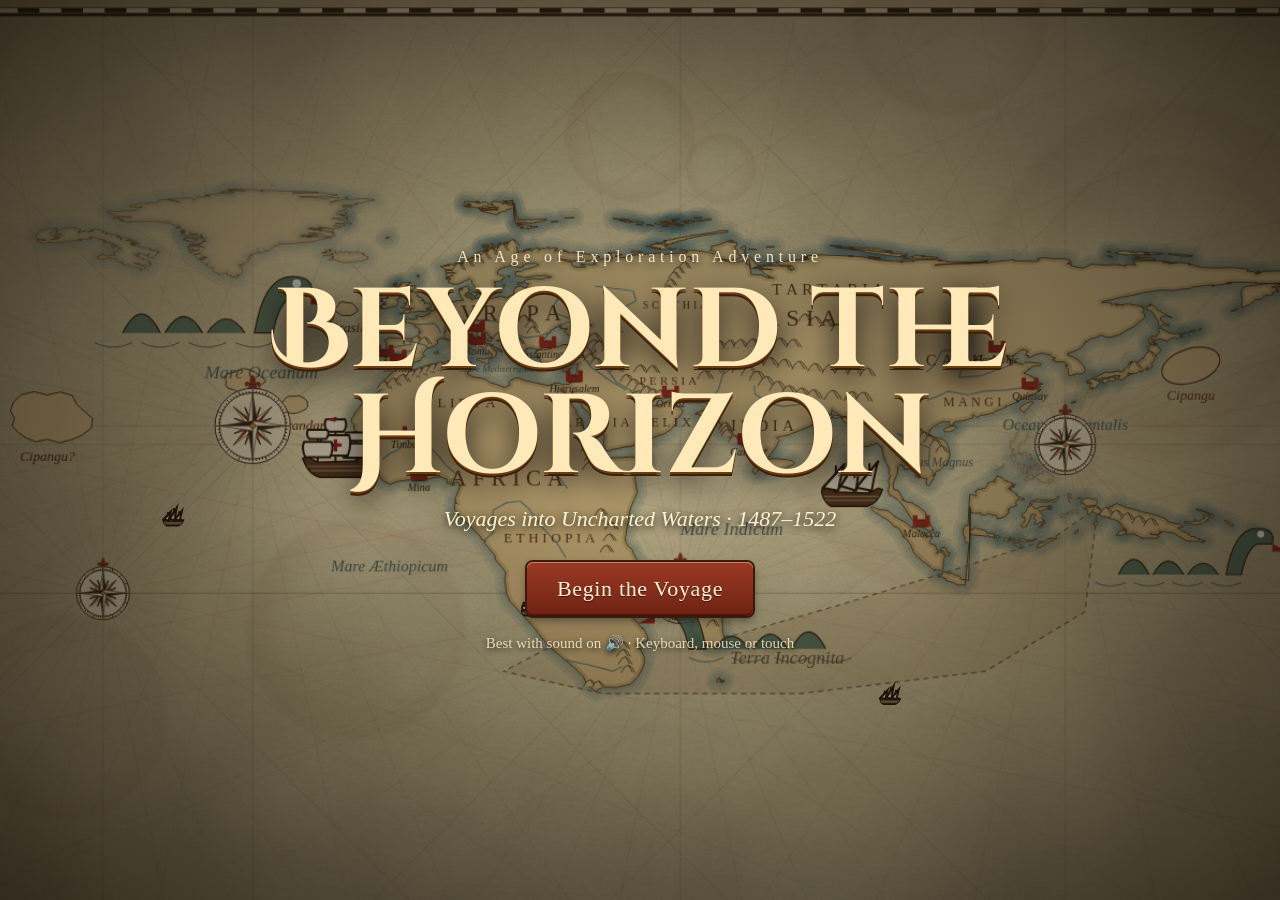
==== commit 28eacd74: "Polish and balance voyages - Channel markers guide ships through the Strait of Magellan - Rebalance " ====
--- a/index.html
+++ b/index.html
@@ -111,6 +111,7 @@
     <div class="hud-obj parchment-dark" id="hudObj">
       <div class="obj-text" id="objText"></div>
       <div class="obj-sub"><span id="objDist"></span> · <span id="objHint"></span></div>
+      <div class="obj-dots" id="objDots"></div>
     </div>
     <div class="hud-right">
       <canvas id="miniMap" width="240" height="160"></canvas>
@@ -118,6 +119,7 @@
         <div><span class="lbl">Latitude</span> <b id="hudLat"></b> <small>(astrolabe)</small></div>
         <div><span class="lbl">Longitude</span> <b id="hudLon"></b> <small>(dead reckoning)</small></div>
         <div><span class="lbl">Speed</span> <b id="hudKnots"></b></div>
+        <div><span class="lbl">Heading</span> <b id="hudHeading"></b></div>
         <div><span class="lbl">Codex</span> <b id="hudScrolls"></b> · <span class="coin sm"></span><b id="hudDucats"></b></div>
       </div>
     </div>
--- a/css/style.css
+++ b/css/style.css
@@ -162,6 +162,12 @@
 .hud-obj { position: absolute; top: 12px; left: 50%; transform: translateX(-50%); padding: 8px 18px; text-align: center; max-width: min(560px, calc(100vw - 660px)); min-width: 260px; }
 .obj-text { font-family: var(--fell-sc); font-size: 19px; color: #ffe8b5; }
 .obj-sub { font-size: 14px; opacity: .85; font-style: italic; }
+.obj-dots { display: flex; justify-content: center; align-items: center; gap: 4px; margin-top: 5px; }
+.obj-dots i { width: 9px; height: 9px; border-radius: 50%; border: 1px solid rgba(255, 230, 170, 0.6); background: transparent; }
+.obj-dots i.done { background: #f2d58a; }
+.obj-dots i.cur { background: #ffe9a0; box-shadow: 0 0 8px #ffd56a; animation: blink .7s infinite alternate; }
+.obj-dots i.fin { border-radius: 2px; transform: rotate(45deg); }
+.obj-dots b { flex: 0 0 8px; height: 1px; background: rgba(255, 230, 170, 0.35); }
 .hud-right { position: absolute; right: 12px; top: 12px; display: flex; flex-direction: column; gap: 8px; align-items: flex-end; }
 #miniMap { width: 240px; height: 160px; border-radius: 6px; box-shadow: 0 0 0 2px #3b2a17, 0 0 0 4px rgba(242, 213, 138, 0.6), 0 6px 18px rgba(0, 0, 0, 0.5); cursor: pointer; }
 .hud-meta { padding: 7px 12px; font-size: 14px; width: 240px; }
@@ -243,6 +249,7 @@
 .yard .yn { font-family: var(--fell-sc); font-size: 20px; }
 .yard .yd { font-size: 15px; }
 .yard .lv { color: #b07d1e; letter-spacing: 2px; }
+.yard .lv .off { color: rgba(80, 60, 30, 0.25); }
 .yard .btn { grid-column: 1 / -1; }
 .shipyard { text-align: center; }
 .shipyard .yard { text-align: left; }
@@ -287,6 +294,7 @@
 
 /* ---------- Responsive ---------- */
 @media (max-width: 1100px) {
+  #toasts { top: 250px; }
   .hud-obj { top: auto; bottom: 250px; left: 50%; max-width: calc(100vw - 30px); }
   .hud-left { width: 250px; grid-template-columns: 64px 1fr; }
   .hud-left canvas { width: 64px; height: 64px; }
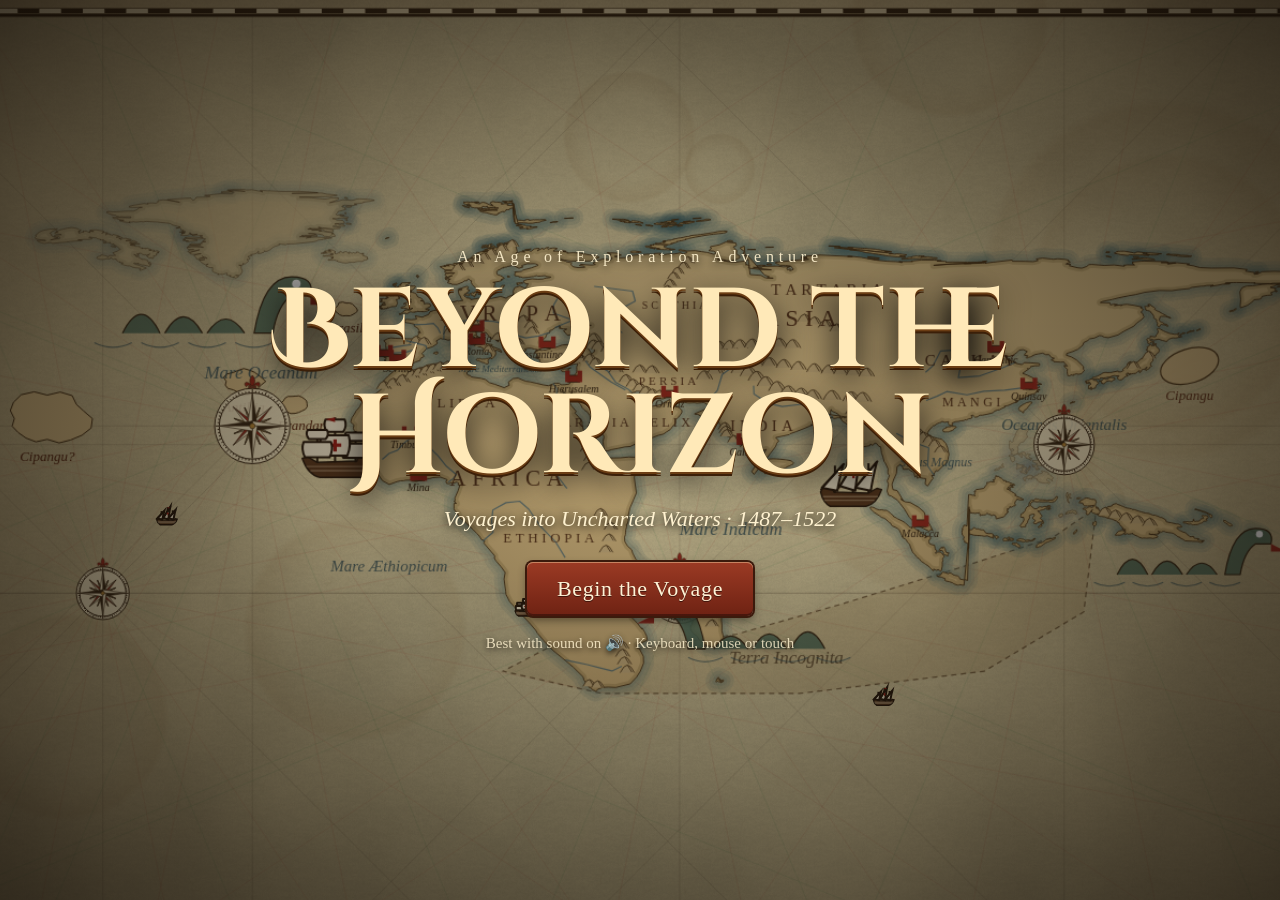
==== commit a930d3be: "Add Report to the Crown after each voyage After the final landmark the captain reports to the sponso" ====
--- a/index.html
+++ b/index.html
@@ -204,6 +204,25 @@
     </div>
   </section>
 
+  <!-- ===== Report to the Crown ===== -->
+  <section id="royal" class="screen dim hidden">
+    <div class="royal parchment">
+      <div class="res-kicker" id="royCourt"></div>
+      <h2>Report to the Crown</h2>
+      <div class="roy-stage">
+        <canvas id="royScene" width="760" height="230"></canvas>
+        <div class="roy-portraits" id="royPortraits"></div>
+      </div>
+      <div class="roy-head">
+        <div class="roy-name" id="royName"></div>
+        <div class="roy-say" id="roySay"></div>
+      </div>
+      <div class="roy-pips" id="royPips"></div>
+      <div class="j-quiz hidden" id="royQ"></div>
+      <div class="j-actions"><button class="btn big" id="royNext">Begin Your Report</button></div>
+    </div>
+  </section>
+
   <!-- ===== Results ===== -->
   <section id="results" class="screen dim hidden">
     <div class="results parchment">
--- a/css/style.css
+++ b/css/style.css
@@ -266,6 +266,27 @@
 #goScene { width: 100%; height: auto; margin: 10px 0; }
 #goText { font-size: 18px; }
 
+/* ---------- Report to the Crown ---------- */
+.royal { position: relative; width: min(860px, calc(100vw - 20px)); max-height: calc(100vh - 20px); overflow-y: auto; padding: 20px 30px 22px; animation: rise .45s ease; text-align: center; }
+.royal h2 { font-family: var(--deco); font-size: 34px; margin: 0 0 8px; color: #5a2a14; }
+.roy-stage { position: relative; }
+#royScene { width: 100%; height: auto; border-radius: 4px; display: block; }
+.roy-portraits { position: absolute; left: 0; right: 0; top: 6%; display: flex; justify-content: center; gap: 10px; }
+.roy-portraits canvas { width: 118px; height: 118px; filter: drop-shadow(0 6px 12px rgba(0, 0, 0, 0.6)); animation: rise .6s ease both; }
+.roy-head { margin: 12px 0 6px; }
+.roy-name { font-family: var(--fell-sc); color: var(--red); letter-spacing: .1em; font-size: 15px; }
+.roy-say { font-size: 20px; line-height: 1.45; font-style: italic; min-height: 2.9em; }
+.roy-say b { font-style: normal; }
+.roy-pips { display: flex; justify-content: center; gap: 8px; margin: 6px 0; }
+.roy-pips i { width: 16px; height: 16px; border-radius: 50%; border: 2px solid #6b4a24; background: #f4e6c4; font-style: normal; font-size: 11px; line-height: 12px; color: #fff; }
+.roy-pips i.cur { box-shadow: 0 0 0 3px rgba(201, 151, 62, 0.6); }
+.roy-pips i.ok { background: #4a7a20; border-color: #2f5512; }
+.roy-pips i.no { background: #9b2d20; border-color: #5e1c0f; }
+.royal .j-quiz { text-align: left; }
+.roy-verdict { font-size: 22px; margin: 10px 0 4px; }
+.roy-verdict b { font-family: var(--fell-sc); font-size: 28px; display: block; color: #5a2a14; }
+.roy-score { font-size: 42px; color: #c9973e; letter-spacing: 6px; text-shadow: 0 2px 0 #6b4a24; }
+
 /* ---------- Results ---------- */
 .results { text-align: center; width: min(960px, calc(100vw - 20px)); }
 .res-kicker { font-family: var(--fell-sc); color: var(--red); letter-spacing: .2em; }
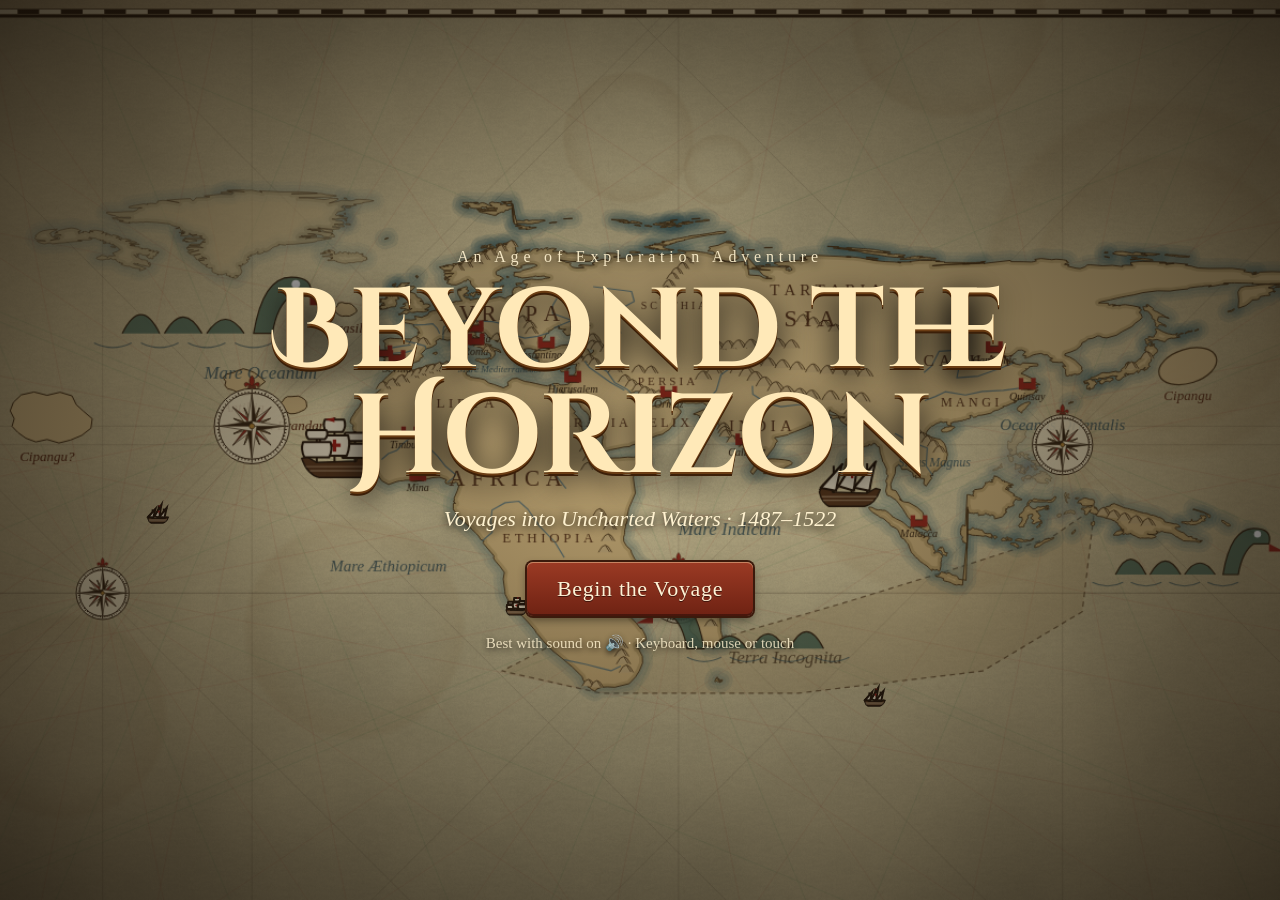
==== commit 0caab48f: "Add Class Race mode and fix layout on phones and tablets Race to the Spice Islands: a whole-class pr" ====
--- a/index.html
+++ b/index.html
@@ -40,6 +40,7 @@
       <div class="menu-stats">
         <div class="rank-box"><div id="rankName">Ship’s Boy</div><div class="xpbar"><i id="xpFill"></i></div></div>
         <div class="ducats" title="Ducats"><span class="coin"></span><b id="menuDucats">0</b></div>
+        <button class="btn small race-btn" id="btnRace" title="Whole-class race: Spain vs. Portugal">⚔ Class Race</button>
         <button class="btn small" id="btnCodex">📜 Codex <span id="codexCount">0</span></button>
         <button class="btn small" id="btnShipyard">⚓ Shipyard</button>
         <button class="btn small icon" id="btnSettings" title="Settings">⚙</button>
@@ -52,18 +53,20 @@
   <!-- ===== Dossier ===== -->
   <aside id="dossier" class="panel parchment hidden">
     <button class="close" data-close="dossier">✕</button>
-    <div class="dossier-head">
-      <canvas id="dossierPortrait" width="180" height="180"></canvas>
-      <div>
-        <h2 id="dName"></h2>
-        <div class="d-alt" id="dAlt"></div>
-        <div class="d-tag" id="dTag"></div>
-        <div class="d-stars" id="dStars"></div>
-      </div>
-    </div>
-    <dl class="facts" id="dFacts"></dl>
-    <h3>Accomplishments</h3>
-    <ul id="dAcc" class="acc"></ul>
+    <div class="dossier-scroll">
+      <div class="dossier-head">
+        <canvas id="dossierPortrait" width="180" height="180"></canvas>
+        <div>
+          <h2 id="dName"></h2>
+          <div class="d-alt" id="dAlt"></div>
+          <div class="d-tag" id="dTag"></div>
+          <div class="d-stars" id="dStars"></div>
+        </div>
+      </div>
+      <dl class="facts" id="dFacts"></dl>
+      <h3>Accomplishments</h3>
+      <ul id="dAcc" class="acc"></ul>
+    </div>
     <div class="dossier-actions">
       <button class="btn big" id="btnSetSail">⛵ Set Sail</button>
       <button class="btn" id="btnContinue">Continue Voyage</button>
@@ -87,7 +90,7 @@
           <div><kbd>C</kbd> chart · <kbd>P</kbd> pause · <kbd>M</kbd> mute · <kbd>+</kbd>/<kbd>−</kbd> zoom</div>
         </div>
       </div>
-      <button class="btn big" id="btnHoist">Hoist the Sails!</button>
+      <div class="j-actions"><button class="btn big" id="btnHoist">Hoist the Sails!</button></div>
     </div>
   </section>
 
@@ -250,6 +253,81 @@
     </div>
   </section>
 
+
+  <!-- ===== Class Race: setup ===== -->
+  <section id="raceSetup" class="screen dim hidden">
+    <div class="race-setup parchment">
+      <div class="res-kicker">A whole-class game for the projector</div>
+      <h2>Race to the Spice Islands</h2>
+      <p class="rs-intro">Split the class into two crowns. <b>Portugal</b> sails east around Africa; <b>Spain</b> sails west across the Atlantic and Pacific. Each round, both teams answer the same question (on whiteboards or through a team captain). You mark each team right or wrong, and the ships sail. Right answers bring fair winds and streak bonuses; wrong answers still move, just slowly.</p>
+      <div class="rs-grid">
+        <div>
+          <h3>Team names</h3>
+          <label class="rs-field"><span class="rs-dot portugal"></span><input id="rsNameP" value="Portugal" maxlength="16" aria-label="Portugal team name"></label>
+          <label class="rs-field"><span class="rs-dot spain"></span><input id="rsNameS" value="Spain" maxlength="16" aria-label="Spain team name"></label>
+        </div>
+        <div>
+          <h3>Race length</h3>
+          <label class="rs-opt"><input type="radio" name="rsLen" value="10"> Short · 10 questions (about 10 min)</label>
+          <label class="rs-opt"><input type="radio" name="rsLen" value="15" checked> Standard · 15 questions (about 15 min)</label>
+          <label class="rs-opt"><input type="radio" name="rsLen" value="20"> Long · 20 questions (about 20 min)</label>
+        </div>
+        <div>
+          <h3>Question types</h3>
+          <label class="rs-opt"><input type="checkbox" id="rsGeo" checked> Geography &amp; directions</label>
+          <label class="rs-opt"><input type="checkbox" id="rsTerms" checked> Key terms</label>
+          <label class="rs-opt"><input type="checkbox" id="rsExp" checked> Explorers &amp; events</label>
+          <label class="rs-opt"><input type="checkbox" id="rsTimer"> 30-second timer</label>
+        </div>
+      </div>
+      <p class="rs-keys">Teacher shortcuts: <kbd>1</kbd>/<kbd>2</kbd> Portugal right/wrong · <kbd>9</kbd>/<kbd>0</kbd> Spain right/wrong · <kbd>R</kbd> reveal answer · <kbd>Enter</kbd> sail / next</p>
+      <div class="j-actions"><button class="btn" id="rsCancel">Cancel</button><button class="btn big" id="rsStart">⚔ Start the Race</button></div>
+    </div>
+  </section>
+
+  <!-- ===== Class Race: play ===== -->
+  <section id="race" class="hidden">
+    <div class="race-top">
+      <div class="race-title">Race to the Spice Islands</div>
+      <div class="race-round" id="rqRound"></div>
+      <button class="btn small" id="raceExit">✕ End race</button>
+    </div>
+    <div class="race-map"><canvas id="raceCanvas"></canvas><div id="raceCards"></div></div>
+    <div class="race-bottom">
+      <div class="race-team portugal">
+        <div class="rt-head"><canvas id="rf_portugal" class="rt-flag"></canvas><div><div class="rt-name" id="rn_portugal"></div><div class="rt-dir" id="rd_portugal"></div></div></div>
+        <div class="rt-bar"><i id="rp_portugal"></i><span id="rpc_portugal">0%</span></div>
+        <div class="rt-stat" id="rs_portugal"></div>
+        <div class="rt-btns"><button class="rt-yes" id="ry_portugal">✓ Correct</button><button class="rt-no" id="rx_portugal">✗ Wrong</button></div>
+      </div>
+      <div class="race-q parchment">
+        <div class="rq-chips"><span class="rq-cat" id="rqCat"></span><span class="rq-timer" id="rqTimer"></span></div>
+        <div class="rq-text" id="rqText"></div>
+        <div class="rq-opts" id="rqOpts"></div>
+        <div class="rq-explain" id="rqExplain"></div>
+        <div class="rq-actions"><button class="btn small ghost" id="rqSkip">Skip question</button><button class="btn small" id="rqReveal">Reveal answer</button><button class="btn" id="rqGo"></button></div>
+      </div>
+      <div class="race-team spain">
+        <div class="rt-head"><canvas id="rf_spain" class="rt-flag"></canvas><div><div class="rt-name" id="rn_spain"></div><div class="rt-dir" id="rd_spain"></div></div></div>
+        <div class="rt-bar"><i id="rp_spain"></i><span id="rpc_spain">0%</span></div>
+        <div class="rt-stat" id="rs_spain"></div>
+        <div class="rt-btns"><button class="rt-yes" id="ry_spain">✓ Correct</button><button class="rt-no" id="rx_spain">✗ Wrong</button></div>
+      </div>
+    </div>
+  </section>
+
+  <!-- ===== Class Race: finish ===== -->
+  <section id="raceEnd" class="screen dim hidden">
+    <div class="race-end parchment">
+      <canvas id="reFlag" width="150" height="100"></canvas>
+      <h2 id="reTitle"></h2>
+      <div class="re-sub" id="reSub"></div>
+      <div class="re-stats" id="reStats"></div>
+      <div class="re-history"><b>What really happened:</b> The race was real. Portugal reached the Spice Islands first, in 1512, by sailing east around Africa. Magellan's Spanish fleet arrived from the west in 1521. Both crowns claimed the islands, because no one could measure longitude well enough to tell which side of the Tordesillas line they were on. In the Treaty of Zaragoza (1529), Spain gave up its claim in exchange for 350,000 ducats.</div>
+      <div class="j-actions"><button class="btn" id="reMenu">Back to the World Map</button><button class="btn big" id="reAgain">Race Again</button></div>
+    </div>
+  </section>
+
   <div id="loading" class="screen"><div class="loader"><div class="spin"></div><div>Charting the seas…</div></div></div>
 </div>
 
@@ -261,6 +339,7 @@
 <script src="js/art.js"></script>
 <script src="js/oldmap.js"></script>
 <script src="js/sailing.js"></script>
+<script src="js/race.js"></script>
 <script src="js/ui.js"></script>
 <script src="js/main.js"></script>
 </body>
--- a/css/style.css
+++ b/css/style.css
@@ -110,7 +110,8 @@
 
 /* ---------- Dossier ---------- */
 .panel { position: absolute; z-index: 20; }
-#dossier { right: 16px; top: 90px; bottom: 260px; width: min(440px, calc(100vw - 32px)); padding: 18px 22px; overflow-y: auto; animation: rise .35s ease; }
+#dossier { right: 16px; top: 90px; bottom: 260px; width: min(440px, calc(100vw - 32px)); padding: 18px 22px 14px; display: flex; flex-direction: column; overflow: hidden; animation: rise .35s ease; }
+.dossier-scroll { flex: 1 1 auto; overflow-y: auto; min-height: 0; padding-right: 4px; }
 .dossier-head { display: flex; gap: 14px; align-items: center; }
 .dossier-head canvas { width: 110px; height: 110px; flex: 0 0 auto; }
 #dossier h2 { font-family: var(--fell-sc); font-size: 30px; margin: 0; line-height: 1; }
@@ -124,7 +125,7 @@
 .acc { margin: 6px 0 12px; padding-left: 20px; font-size: 15px; }
 .acc li { margin: 3px 0; }
 .acc.locked li { filter: blur(3px); opacity: .6; }
-.dossier-actions { display: flex; gap: 10px; flex-wrap: wrap; margin-top: 10px; }
+.dossier-actions { flex: 0 0 auto; display: flex; gap: 10px; flex-wrap: wrap; padding-top: 12px; margin-top: 6px; border-top: 1px solid rgba(60, 40, 20, 0.3); }
 
 /* ---------- Letter / briefing ---------- */
 .letter { width: min(820px, calc(100vw - 24px)); max-height: calc(100vh - 24px); overflow-y: auto; padding: 30px 40px 26px; position: relative; animation: rise .5s ease; }
@@ -138,7 +139,7 @@
 .ctl-grid > div { display: flex; align-items: center; flex-wrap: wrap; gap: 4px; }
 .ctl-grid span { margin-left: 4px; }
 .ico { font-size: 20px; }
-.letter .btn { display: block; margin: 0 auto; }
+
 
 /* ---------- HUD ---------- */
 #hud { position: absolute; inset: 0; pointer-events: none; z-index: 8; }
@@ -224,6 +225,8 @@
 .qx { margin-top: 10px; font-size: 17px; }
 .qx b { font-family: var(--fell-sc); }
 .j-actions { display: flex; justify-content: center; margin-top: 16px; gap: 10px; }
+/* keep the main action button reachable on small screens */
+.journal .j-actions, .royal .j-actions, .results .j-actions, .letter .j-actions { position: sticky; bottom: -24px; margin: 16px -34px -24px; padding: 14px 20px 16px; background: linear-gradient(rgba(234, 216, 174, 0), rgba(234, 216, 174, 0.96) 35%); z-index: 2; }
 
 /* ---------- Codex ---------- */
 .codex, .shipyard, .chart-wrap, .results, .pause { position: relative; width: min(1100px, calc(100vw - 20px)); max-height: calc(100vh - 20px); overflow-y: auto; padding: 22px 26px; animation: rise .4s ease; }
@@ -313,31 +316,179 @@
 .challenge .ck { font-family: var(--fell-sc); color: #ffb08a; letter-spacing: .1em; font-size: 13px; }
 .challenge .skip { margin-top: 6px; font-size: 13px; opacity: .8; text-decoration: underline; cursor: pointer; }
 
+
+/* ---------- Class Race ---------- */
+.btn.race-btn { background: linear-gradient(180deg, #2a7a5e, #164f3b); }
+.race-setup, .race-end { position: relative; width: min(900px, calc(100vw - 20px)); max-height: calc(100vh - 20px); overflow-y: auto; padding: 22px 30px 24px; animation: rise .4s ease; }
+.race-setup h2, .race-end h2 { font-family: var(--deco); font-size: clamp(26px, 4vw, 38px); margin: 0 0 6px; text-align: center; color: #5a2a14; }
+.race-setup .res-kicker { text-align: center; }
+.rs-intro { font-size: 17px; line-height: 1.45; }
+.rs-grid { display: grid; grid-template-columns: repeat(auto-fit, minmax(230px, 1fr)); gap: 14px 22px; }
+.rs-grid h3 { font-family: var(--fell-sc); margin: 4px 0 8px; border-bottom: 1px solid rgba(60, 40, 20, 0.3); }
+.rs-opt { display: flex; gap: 8px; align-items: center; font-size: 16px; margin: 7px 0; cursor: pointer; }
+.rs-opt input { width: 18px; height: 18px; accent-color: #9b3a24; }
+.rs-field { display: flex; gap: 8px; align-items: center; margin: 7px 0; }
+.rs-field input { flex: 1; font-family: var(--fell-sc); font-size: 18px; padding: 6px 10px; border: 2px solid #6b4a24; border-radius: 6px; background: #fbf2dc; color: var(--ink); min-width: 0; }
+.rs-dot { width: 18px; height: 18px; border-radius: 50%; flex: 0 0 auto; }
+.rs-dot.portugal { background: #1f7a5a; } .rs-dot.spain { background: #a3241b; }
+.rs-keys { font-size: 14px; color: var(--ink-soft); text-align: center; margin: 14px 0 0; }
+.race-setup .j-actions, .race-end .j-actions { position: sticky; bottom: -24px; margin: 16px -30px -24px; padding: 14px 20px 16px; background: linear-gradient(rgba(234, 216, 174, 0), rgba(234, 216, 174, 0.96) 35%); }
+
+#race { position: absolute; inset: 0; z-index: 25; display: flex; flex-direction: column; background: #2b1d10 var(--parch); background-size: cover; }
+.race-top { flex: 0 0 auto; display: flex; align-items: center; gap: 14px; padding: 8px 14px; background: rgba(28, 19, 11, 0.92); color: #f6e7c4; border-bottom: 1px solid var(--hud-line); }
+.race-title { font-family: var(--deco); font-size: clamp(16px, 2.2vw, 26px); color: #ffe8b5; flex: 1; }
+.race-round { font-family: var(--fell-sc); font-size: clamp(14px, 1.6vw, 20px); }
+.race-map { position: relative; flex: 1 1 auto; min-height: 180px; }
+#raceCanvas { position: absolute; inset: 0; width: 100%; height: 100%; }
+#raceCards { position: absolute; top: 10px; left: 50%; transform: translateX(-50%); display: flex; gap: 10px; pointer-events: none; width: min(760px, 96%); justify-content: center; }
+.race-card { flex: 1 1 0; max-width: 370px; background: rgba(251, 242, 220, 0.97); border: 2px solid #6b4a24; border-radius: 8px; padding: 8px 12px; box-shadow: 0 8px 22px rgba(0, 0, 0, 0.45); animation: rise .4s ease; transition: opacity .5s ease; }
+.race-card.out { opacity: 0; }
+.race-card .rc-team { font-family: var(--fell-sc); font-size: 13px; letter-spacing: .1em; }
+.race-card.portugal .rc-team { color: #1f7a5a; } .race-card.spain .rc-team { color: #a3241b; }
+.race-card .rc-name { font-family: var(--fell-sc); font-size: 20px; line-height: 1.1; }
+.race-card .rc-text { font-size: 15px; }
+.race-card .rc-fx { font-weight: bold; margin-top: 3px; font-size: 15px; }
+.race-bottom { flex: 0 0 auto; display: grid; grid-template-columns: minmax(170px, 1fr) minmax(0, 2.6fr) minmax(170px, 1fr); gap: 10px; padding: 10px; background: rgba(28, 19, 11, 0.92); border-top: 1px solid var(--hud-line); }
+.race-team { border-radius: 10px; padding: 10px 12px; color: #fff8ea; display: flex; flex-direction: column; gap: 8px; }
+.race-team.portugal { background: linear-gradient(180deg, #24805f, #145039); }
+.race-team.spain { background: linear-gradient(180deg, #a92e22, #651510); }
+.rt-head { display: flex; gap: 10px; align-items: center; }
+.rt-flag { width: 48px; height: 32px; flex: 0 0 auto; border-radius: 3px; box-shadow: 0 2px 6px rgba(0, 0, 0, 0.4); }
+.rt-name { font-family: var(--fell-sc); font-size: clamp(18px, 2vw, 26px); line-height: 1; }
+.rt-dir { font-size: 13px; font-style: italic; opacity: .85; }
+.rt-bar { position: relative; height: 22px; background: rgba(0, 0, 0, 0.35); border-radius: 11px; overflow: hidden; border: 1px solid rgba(255, 255, 255, 0.35); }
+.rt-bar i { position: absolute; left: 0; top: 0; bottom: 0; width: 0; background: linear-gradient(90deg, #f2d58a, #fff3c4); transition: width .25s linear; }
+.rt-bar span { position: relative; display: block; text-align: center; font-weight: bold; color: #fff; text-shadow: 0 1px 2px #000, 0 0 4px #000; font-size: 14px; line-height: 20px; }
+.rt-stat { font-size: 15px; min-height: 20px; }
+.rt-btns { display: grid; grid-template-columns: 1fr 1fr; gap: 8px; margin-top: auto; }
+.rt-btns button { font-family: var(--fell-sc); font-size: clamp(15px, 1.5vw, 19px); padding: 10px 6px; border-radius: 8px; border: 2px solid rgba(255, 255, 255, 0.55); background: rgba(255, 255, 255, 0.12); color: #fff; cursor: pointer; transition: transform .1s ease, background .15s ease; }
+.rt-btns button:hover:not(:disabled) { transform: translateY(-1px); background: rgba(255, 255, 255, 0.22); }
+.rt-btns button:disabled { opacity: .45; cursor: default; }
+.rt-btns .rt-yes.on { background: #e9f7d6; color: #22551a; border-color: #fff; }
+.rt-btns .rt-no.on { background: #ffe1da; color: #7a1c12; border-color: #fff; }
+.race-q { padding: 10px 16px; border-radius: 8px; display: flex; flex-direction: column; gap: 8px; min-width: 0; }
+.rq-chips { display: flex; justify-content: space-between; font-family: var(--fell-sc); color: var(--red); letter-spacing: .08em; font-size: 15px; }
+.rq-timer { color: var(--ink); font-size: 18px; }
+.rq-text { font-size: clamp(18px, 1.9vw, 28px); line-height: 1.25; }
+.rq-opts { display: grid; grid-template-columns: 1fr 1fr; gap: 8px; }
+.rq-opt { display: flex; gap: 10px; align-items: center; background: #fbf2dc; border: 2px solid #6b4a24; border-radius: 8px; padding: 7px 12px; font-size: clamp(15px, 1.5vw, 22px); line-height: 1.2; transition: background .2s ease, opacity .2s ease; }
+.rq-opt b { font-family: var(--fell-sc); width: 28px; height: 28px; flex: 0 0 auto; border-radius: 50%; background: #6b2a18; color: #fff; display: flex; align-items: center; justify-content: center; font-size: 17px; }
+.rq-opt.right { background: #cfe8b0; border-color: #4a7a20; }
+.rq-opt.right b { background: #3b6a14; }
+.rq-opt.dim { opacity: .45; }
+.rq-explain { font-size: 15px; font-style: italic; min-height: 0; }
+.rq-explain:empty { display: none; }
+.rq-actions { display: flex; gap: 8px; justify-content: flex-end; align-items: center; flex-wrap: wrap; }
+.race-end { text-align: center; }
+#reFlag { width: 120px; height: 80px; margin: 0 auto 6px; display: block; }
+.re-sub { font-size: 19px; font-style: italic; margin-bottom: 10px; }
+.re-stats { display: grid; grid-template-columns: 1fr 1fr; gap: 10px; margin: 10px 0; }
+.re-team { border-radius: 8px; padding: 10px; color: #fff; display: flex; flex-direction: column; gap: 3px; font-size: 16px; }
+.re-team b { font-family: var(--fell-sc); font-size: 24px; }
+.re-team.portugal { background: #1f7a5a; } .re-team.spain { background: #a3241b; }
+.re-history { text-align: left; font-size: 16px; line-height: 1.5; margin-top: 8px; }
+@media (max-width: 900px) {
+  .race-bottom { grid-template-columns: 1fr 1fr; }
+  .race-q { grid-column: 1 / -1; order: -1; }
+  .rt-dir { display: none; }
+}
+@media (max-width: 560px) {
+  #race { overflow-y: auto; }
+  .race-map { flex: 0 0 auto; height: 36vh; min-height: 200px; }
+  .rq-opts { grid-template-columns: 1fr; gap: 6px; }
+  .rq-opt { padding: 5px 10px; }
+  .race-team { padding: 8px; gap: 6px; }
+  .rt-stat { display: none; }
+  .race-title { font-size: 15px; }
+  #raceCards { display: none; }
+}
+@media (max-height: 520px) {
+  #race { overflow-y: auto; }
+  .race-top { padding: 4px 10px; }
+  .race-map { flex: 0 0 auto; height: 58vh; min-height: 200px; }
+  .race-bottom { grid-template-columns: minmax(130px, 1fr) minmax(0, 2.6fr) minmax(130px, 1fr); padding: 6px; gap: 6px; }
+  .race-q { grid-column: auto; order: 0; padding: 6px 10px; gap: 5px; }
+  .rq-text { font-size: 15px; }
+  .rq-opt { font-size: 13px; padding: 3px 8px; }
+  .rq-opt b { width: 22px; height: 22px; font-size: 13px; }
+  .rt-dir, .rt-stat { display: none; }
+  .rt-btns { grid-template-columns: 1fr; gap: 5px; }
+  .rt-btns button { padding: 6px 4px; font-size: 14px; }
+  #raceCards { display: none; }
+}
+@media (max-height: 820px) and (min-width: 901px) {
+  .rq-text { font-size: clamp(16px, 1.6vw, 22px); }
+  .rq-opt { font-size: clamp(14px, 1.3vw, 18px); padding: 5px 10px; }
+  .race-bottom { padding: 8px; }
+}
+
 /* ---------- Responsive ---------- */
 @media (max-width: 1100px) {
+  .map-legend { top: auto; bottom: 268px; max-width: 300px; font-size: 14px; }
   #toasts { top: 250px; }
   .hud-obj { top: auto; bottom: 250px; left: 50%; max-width: calc(100vw - 30px); }
   .hud-left { width: 250px; grid-template-columns: 64px 1fr; }
   .hud-left canvas { width: 64px; height: 64px; }
 }
 @media (max-width: 760px) {
-  .hud-left { transform: scale(.82); transform-origin: top left; }
-  .hud-right { transform: scale(.75); transform-origin: top right; }
+  .hud-left { left: 6px; top: 6px; width: calc(100vw - 162px); grid-template-columns: 42px 1fr; gap: 2px 8px; padding: 6px 8px; }
+  .hud-left canvas { width: 42px; height: 42px; }
+  .hud-cap { font-size: 13px; }
+  .hud-ship { font-size: 11px; white-space: nowrap; overflow: hidden; text-overflow: ellipsis; }
+  .hud-date { font-size: 11px; margin-top: 1px; }
+  .bars { gap: 2px; margin-top: 2px; }
+  .bar { grid-template-columns: 18px 1fr; font-size: 11px; }
+  .bar i { height: 7px; }
+  .hud-right { top: 6px; right: 6px; }
+  #miniMap { width: 144px; height: 96px; }
   .hud-meta { display: none; }
-  #compassPad { width: 170px; height: 170px; }
+  #compassPad { width: 150px; height: 150px; }
+  .hud-compass { left: 4px; bottom: 4px; }
   .wind-text { display: none; }
-  .hud-obj { bottom: 190px; min-width: 0; }
-  .hud-buttons { flex-direction: column; }
-  .btn.round { width: 54px; height: 54px; }
+  .hud-obj { top: auto; bottom: 162px; left: 8px; right: 68px; transform: none; max-width: none; min-width: 0; padding: 6px 10px; }
+  .obj-text { font-size: 15px; }
+  .obj-sub { font-size: 12px; }
+  #toasts { top: 150px; }
+  .toast { font-size: 14px; padding: 6px 12px; }
+  .hud-buttons { flex-direction: column; right: 8px; bottom: 8px; gap: 8px; }
+  .btn.round { width: 50px; height: 50px; font-size: 20px; }
   .ex-card { width: 160px; }
   .ex-card canvas { width: 80px; height: 80px; }
-  #dossier { top: 70px; bottom: 210px; }
+  #dossier { top: 8px; bottom: 8px; left: 8px; right: 8px; width: auto; }
   .ctl-grid, .opts { grid-template-columns: 1fr; }
   .letter, .journal { padding: 18px; }
-  .challenge { left: 12px; right: 12px; bottom: 190px; max-width: none; }
+  .journal .j-actions, .letter .j-actions { bottom: -18px; margin: 12px -18px -18px; }
+  .challenge { left: 8px; right: 8px; bottom: 236px; max-width: none; }
   .map-legend { display: none; }
-}
-@media (max-height: 760px) {
+  .banner { font-size: 40px; white-space: normal; width: 92vw; }
+}
+@media (max-height: 760px) and (min-width: 1101px) {
   #compassPad { width: 180px; height: 180px; }
   .hud-obj { top: 12px; bottom: auto; }
 }
+@media (max-height: 650px) {
+  #dossier { top: 124px; bottom: 12px; }
+}
+/* phones held sideways */
+@media (max-height: 520px) {
+  .map-legend { display: none; }
+  .title-card { padding: 10px; }
+  .title-card h1 { font-size: 46px; margin: 6px 0; }
+  .title-sub { font-size: 17px; margin-bottom: 12px; }
+  .title-hint { margin-top: 8px; }
+  .hud-left { transform: scale(.72); transform-origin: top left; width: 300px; }
+  .hud-right { transform: scale(.72); transform-origin: top right; }
+  .hud-meta { display: none; }
+  #compassPad { width: 130px; height: 130px; }
+  .wind-text { display: none; }
+  .hud-obj { top: auto; bottom: 8px; left: 50%; right: auto; transform: translateX(-50%); max-width: calc(100vw - 300px); min-width: 0; padding: 5px 10px; }
+  .obj-text { font-size: 14px; }
+  .obj-dots { display: none; }
+  #toasts { top: 8px; width: min(420px, calc(100vw - 460px)); }
+  .hud-buttons { flex-direction: row; }
+  .btn.round { width: 46px; height: 46px; font-size: 18px; }
+  .explorers .ex-card { width: 150px; padding: 6px; }
+  .ex-card canvas { width: 60px; height: 60px; }
+  #dossier { top: 8px; bottom: 8px; }
+  .challenge { left: 150px; bottom: 60px; }
+}
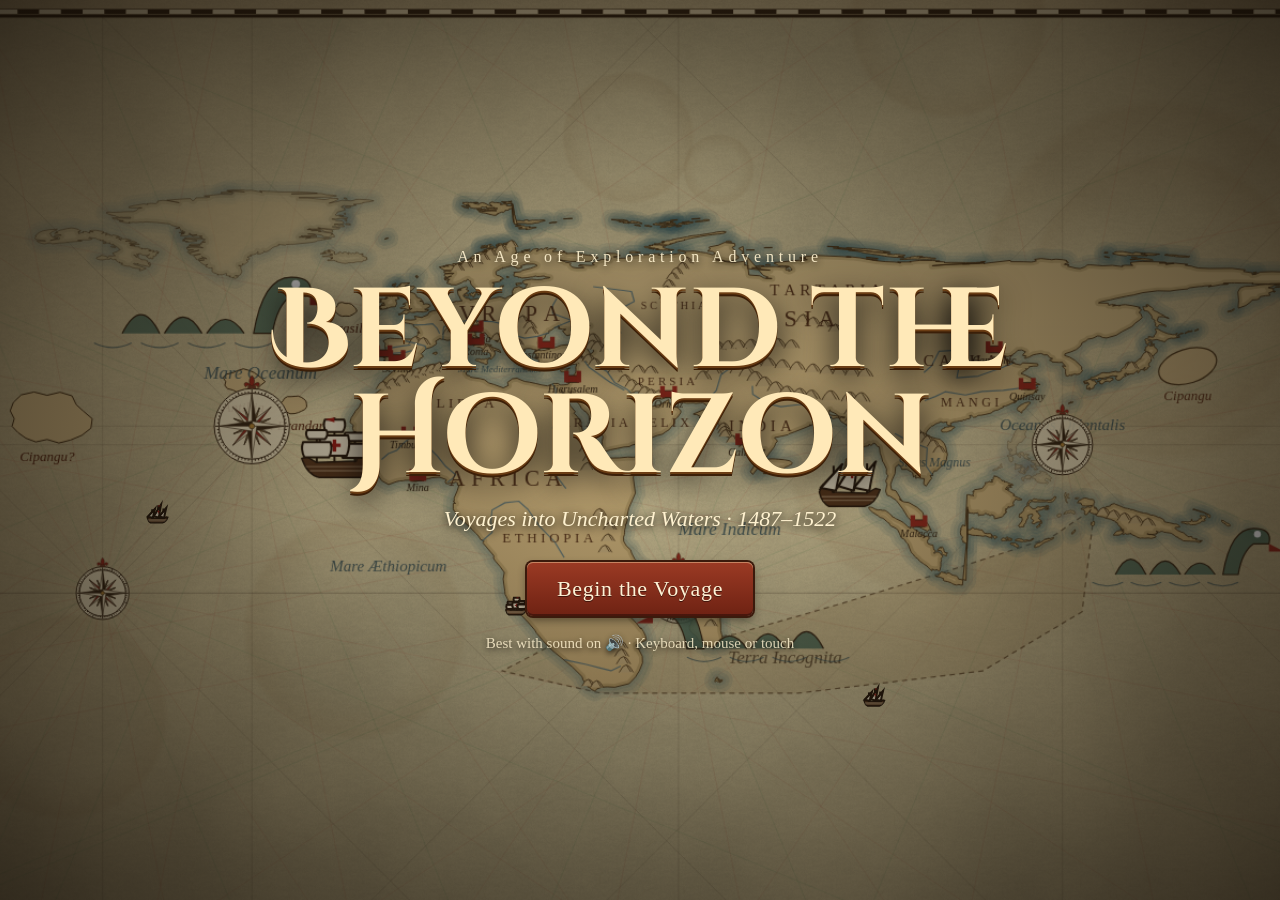
==== commit d519cce9: "Add grand finale for completing all four voyages A celebration that plays once all four voyages are " ====
--- a/index.html
+++ b/index.html
@@ -40,6 +40,7 @@
       <div class="menu-stats">
         <div class="rank-box"><div id="rankName">Ship’s Boy</div><div class="xpbar"><i id="xpFill"></i></div></div>
         <div class="ducats" title="Ducats"><span class="coin"></span><b id="menuDucats">0</b></div>
+        <button class="btn small honors-btn hidden" id="btnHonors" title="Your Admiral's honors">🏆 Honors</button>
         <button class="btn small race-btn" id="btnRace" title="Whole-class race: Spain vs. Portugal">⚔ Class Race</button>
         <button class="btn small" id="btnCodex">📜 Codex <span id="codexCount">0</span></button>
         <button class="btn small" id="btnShipyard">⚓ Shipyard</button>
@@ -328,6 +329,30 @@
     </div>
   </section>
 
+
+  <!-- ===== Grand Finale ===== -->
+  <section id="finale" class="hidden">
+    <canvas id="finaleCanvas"></canvas>
+    <div class="finale-caption" id="finaleCaption"></div>
+    <button class="btn small ghost finale-skip" id="finaleSkip">Skip ▸▸</button>
+    <div class="finale-award parchment hidden" id="finaleAward">
+      <div class="res-kicker">All four voyages complete</div>
+      <h2>Admiral of the Ocean Sea</h2>
+      <canvas id="faShip" width="420" height="260"></canvas>
+      <p class="fa-text">You have sailed with Dias around Africa, with Columbus across the Ocean Sea, with da Gama to India, and with Magellan and Elcano around the whole world. The Crowns of Portugal and Spain name you <b>Admiral of the Ocean Sea</b>, the title Columbus himself was given.</p>
+      <div class="fa-stats" id="faStats"></div>
+      <p class="fa-gift">🎁 Your reward: a <b>golden caravel</b> for every future voyage, and 500 ducats from the royal treasury.</p>
+      <label class="fa-name">Your name for the royal decree <input id="faName" maxlength="40" placeholder="Type your name"></label>
+      <div class="j-actions"><button class="btn" id="faDone">Return to the World Map</button><button class="btn big" id="faCert">📜 Receive Your Royal Decree</button></div>
+    </div>
+  </section>
+  <section id="certificate" class="screen dim hidden">
+    <div class="cert-wrap parchment">
+      <canvas id="certCanvas" width="1600" height="1100"></canvas>
+      <div class="j-actions"><button class="btn" id="certClose">Close</button><button class="btn" id="certPrint">🖨 Print</button><button class="btn big" id="certDownload">⬇ Download Certificate</button></div>
+    </div>
+  </section>
+
   <div id="loading" class="screen"><div class="loader"><div class="spin"></div><div>Charting the seas…</div></div></div>
 </div>
 
@@ -340,6 +365,7 @@
 <script src="js/oldmap.js"></script>
 <script src="js/sailing.js"></script>
 <script src="js/race.js"></script>
+<script src="js/finale.js"></script>
 <script src="js/ui.js"></script>
 <script src="js/main.js"></script>
 </body>
--- a/css/style.css
+++ b/css/style.css
@@ -422,6 +422,39 @@
   .race-bottom { padding: 8px; }
 }
 
+
+/* ---------- Grand Finale ---------- */
+.btn.honors-btn { background: linear-gradient(180deg, #d9a63c, #8a5d17); color: #fff8e0; }
+#finale { position: absolute; inset: 0; z-index: 40; background: #060b1c; }
+#finaleCanvas { position: absolute; inset: 0; width: 100%; height: 100%; }
+.finale-skip { position: absolute; right: 14px; top: 14px; z-index: 3; }
+.finale-caption { position: absolute; left: 50%; bottom: 7%; transform: translate(-50%, 10px); width: min(900px, 92vw); text-align: center; color: #fff3d0; font-size: clamp(18px, 2.4vw, 30px); text-shadow: 0 2px 10px #000, 0 0 2px #000; opacity: 0; transition: opacity .8s ease, transform .8s ease; pointer-events: none; z-index: 2; }
+.finale-caption.show { opacity: 1; transform: translate(-50%, 0); }
+.finale-caption.big { font-family: var(--deco); font-size: clamp(26px, 4.4vw, 56px); top: 50%; bottom: auto; transform: translate(-50%, -40%); color: #ffe9b8; }
+.finale-caption.big.show { transform: translate(-50%, -50%); }
+.finale-caption.big.top { top: 5%; transform: translate(0, 0); left: 4vw; right: 4vw; width: auto; font-size: clamp(22px, 3.2vw, 42px); }
+.finale-caption.big.top.show { transform: none; }
+.finale-caption.big small { display: block; font-family: var(--fell); font-style: italic; font-size: clamp(16px, 1.8vw, 24px); color: #f2d58a; margin-bottom: 8px; }
+.finale-caption.row { display: flex; gap: 16px; align-items: center; justify-content: center; background: rgba(20, 12, 5, 0.75); border: 1px solid var(--hud-line); border-radius: 12px; padding: 10px 18px; width: auto; max-width: 92vw; }
+.finale-caption.row b { font-family: var(--fell-sc); font-size: 1.2em; margin-right: 6px; }
+.fc-port img { width: clamp(56px, 7vw, 90px); height: auto; display: block; }
+.finale-award { position: absolute; left: 50%; top: 50%; transform: translate(-50%, -50%); z-index: 4; width: min(720px, calc(100vw - 20px)); max-height: calc(100vh - 20px); overflow-y: auto; padding: 22px 30px 24px; text-align: center; animation: awardIn 1s cubic-bezier(.2, 1.4, .4, 1); }
+@keyframes awardIn { from { opacity: 0; transform: translate(-50%, -40%) scale(.7); } to { opacity: 1; transform: translate(-50%, -50%) scale(1); } }
+.finale-award h2 { font-family: var(--deco); font-size: clamp(26px, 4vw, 44px); margin: 2px 0; color: #5a2a14; }
+#faShip { width: min(320px, 70vw); height: auto; display: block; margin: 0 auto; }
+.fa-text { font-size: 17px; line-height: 1.45; text-align: left; }
+.fa-stats { display: grid; grid-template-columns: repeat(4, 1fr); gap: 8px; margin: 10px 0; }
+.fa-stats div { background: rgba(255, 250, 235, 0.55); border: 1px solid #6b4a24; border-radius: 6px; padding: 6px; font-size: 14px; }
+.fa-stats b { display: block; font-family: var(--fell-sc); font-size: 24px; color: #8a5d17; }
+.fa-gift { font-size: 16px; }
+.fa-name { display: flex; flex-direction: column; gap: 6px; font-family: var(--fell-sc); font-size: 16px; margin: 8px auto 0; max-width: 420px; }
+.fa-name input { font-family: var(--fell); font-size: 22px; padding: 8px 12px; border: 2px solid #6b4a24; border-radius: 6px; background: #fbf2dc; color: var(--ink); text-align: center; }
+.finale-award .j-actions, .cert-wrap .j-actions { position: sticky; bottom: -24px; margin: 16px -30px -24px; padding: 14px 20px 16px; background: linear-gradient(rgba(234, 216, 174, 0), rgba(234, 216, 174, 0.96) 35%); flex-wrap: wrap; }
+#certificate { z-index: 50; }
+.cert-wrap { position: relative; width: min(1100px, calc(100vw - 20px)); max-height: calc(100vh - 20px); overflow-y: auto; padding: 20px 30px 24px; animation: rise .4s ease; }
+#certCanvas { width: 100%; height: auto; display: block; box-shadow: 0 6px 20px rgba(0, 0, 0, 0.35); }
+@media (max-width: 560px) { .fa-stats { grid-template-columns: repeat(2, 1fr); } }
+
 /* ---------- Responsive ---------- */
 @media (max-width: 1100px) {
   .map-legend { top: auto; bottom: 268px; max-width: 300px; font-size: 14px; }
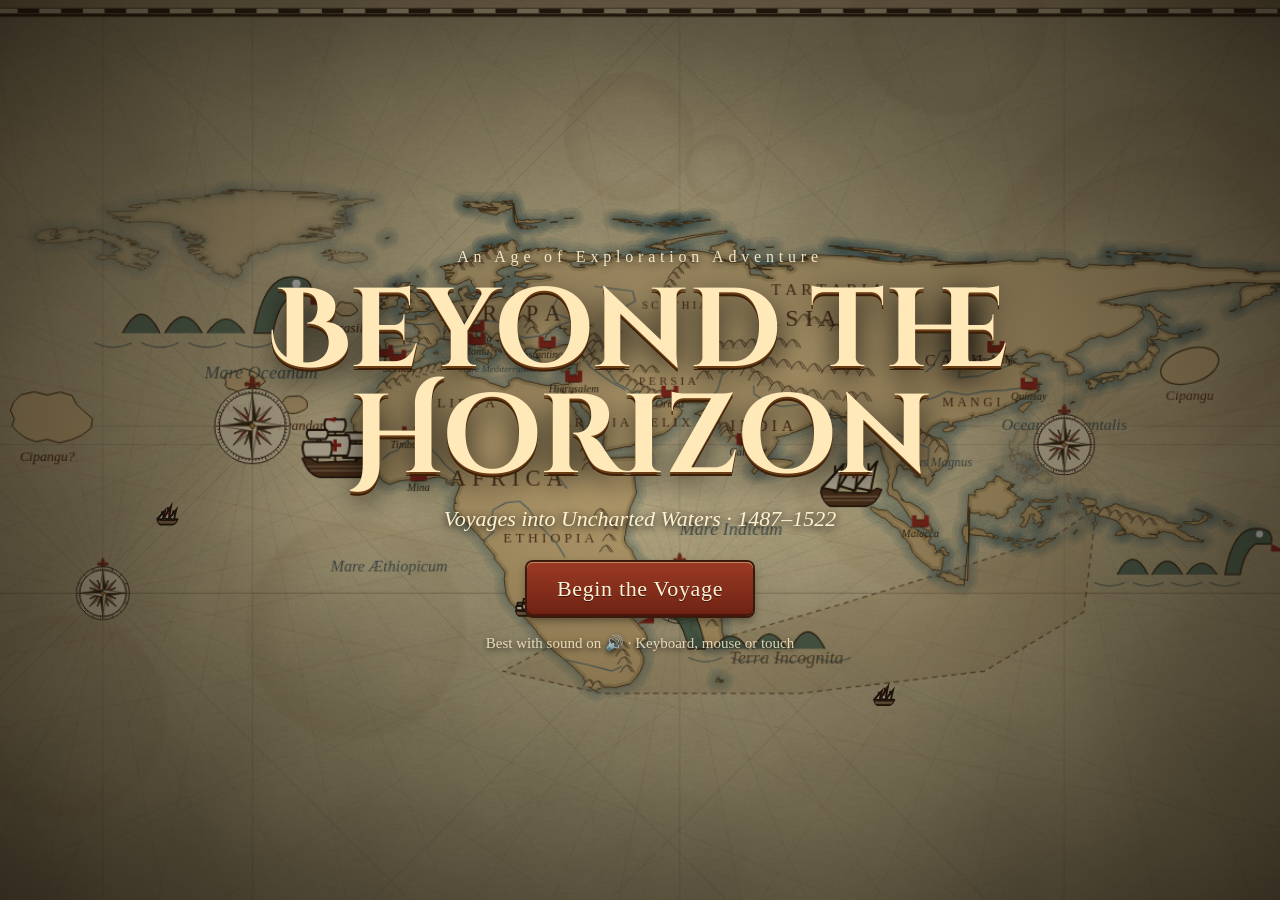
==== commit e2b04806: "Add secret bonus expedition: The Other Shore, Tenochtitlan 1519-1521 An Easter egg unlocked after th" ====
--- a/index.html
+++ b/index.html
@@ -342,6 +342,7 @@
       <p class="fa-text">You have sailed with Dias around Africa, with Columbus across the Ocean Sea, with da Gama to India, and with Magellan and Elcano around the whole world. The Crowns of Portugal and Spain name you <b>Admiral of the Ocean Sea</b>, the title Columbus himself was given.</p>
       <div class="fa-stats" id="faStats"></div>
       <p class="fa-gift">🎁 Your reward: a <b>golden caravel</b> for every future voyage, and 500 ducats from the royal treasury.</p>
+      <p class="fa-hint">✦ Sailors whisper that a golden glyph has appeared on your map, somewhere in the New World…</p>
       <label class="fa-name">Your name for the royal decree <input id="faName" maxlength="40" placeholder="Type your name"></label>
       <div class="j-actions"><button class="btn" id="faDone">Return to the World Map</button><button class="btn big" id="faCert">📜 Receive Your Royal Decree</button></div>
     </div>
@@ -350,6 +351,21 @@
     <div class="cert-wrap parchment">
       <canvas id="certCanvas" width="1600" height="1100"></canvas>
       <div class="j-actions"><button class="btn" id="certClose">Close</button><button class="btn" id="certPrint">🖨 Print</button><button class="btn big" id="certDownload">⬇ Download Certificate</button></div>
+    </div>
+  </section>
+
+
+  <!-- ===== Bonus Expedition (Easter egg) ===== -->
+  <section id="bonus" class="hidden">
+    <div class="bonus-top">
+      <div class="bonus-title">The Other Shore · Tenochtitlan 1519–1521</div>
+      <div class="bonus-chapter" id="bonusChapter"></div>
+      <div class="bonus-count" id="bonusCount"></div>
+      <button class="btn small" id="bonusExit">✕ Leave</button>
+    </div>
+    <div class="bonus-main">
+      <div class="bonus-stage"><canvas id="bonusCanvas"></canvas><div id="bonusToasts"></div></div>
+      <aside class="bonus-panel parchment" id="bonusPanel"></aside>
     </div>
   </section>
 
@@ -366,6 +382,7 @@
 <script src="js/sailing.js"></script>
 <script src="js/race.js"></script>
 <script src="js/finale.js"></script>
+<script src="js/bonus.js"></script>
 <script src="js/ui.js"></script>
 <script src="js/main.js"></script>
 </body>
--- a/css/style.css
+++ b/css/style.css
@@ -455,6 +455,55 @@
 #certCanvas { width: 100%; height: auto; display: block; box-shadow: 0 6px 20px rgba(0, 0, 0, 0.35); }
 @media (max-width: 560px) { .fa-stats { grid-template-columns: repeat(2, 1fr); } }
 
+
+/* ---------- Bonus Expedition ---------- */
+#bonus { position: absolute; inset: 0; z-index: 35; display: flex; flex-direction: column; background: #2b1d10; }
+.bonus-top { flex: 0 0 auto; display: flex; align-items: center; gap: 14px; padding: 8px 14px; background: rgba(28, 19, 11, 0.95); color: #f6e7c4; border-bottom: 1px solid var(--hud-line); flex-wrap: wrap; }
+.bonus-title { font-family: var(--deco); font-size: clamp(15px, 2vw, 24px); color: #ffe8b5; flex: 1 1 auto; }
+.bonus-chapter { font-family: var(--fell-sc); font-size: 16px; }
+.bonus-count { font-size: 15px; color: #ffd98a; }
+.bonus-main { flex: 1 1 auto; display: grid; grid-template-columns: minmax(0, 1.55fr) minmax(320px, 1fr); min-height: 0; }
+.bonus-stage { position: relative; min-height: 0; }
+#bonusCanvas { position: absolute; inset: 0; width: 100%; height: 100%; touch-action: none; }
+#bonusToasts { position: absolute; left: 50%; top: 12px; transform: translateX(-50%); width: min(520px, 94%); display: flex; flex-direction: column; gap: 8px; pointer-events: none; }
+.bonus-panel { margin: 10px; padding: 18px 22px 22px; overflow-y: auto; border-radius: 8px; min-height: 0; }
+.bonus-panel h2 { font-family: var(--fell-sc); font-size: clamp(24px, 2.6vw, 32px); margin: 2px 0 8px; line-height: 1.05; }
+.bonus-panel p { font-size: 17px; line-height: 1.5; }
+.bonus-panel .j-actions { position: sticky; bottom: -22px; margin: 14px -22px -22px; padding: 12px 18px 14px; background: linear-gradient(rgba(234, 216, 174, 0), rgba(234, 216, 174, 0.96) 35%); }
+.b-sub { font-style: italic; font-size: 20px; color: var(--ink-soft); margin-bottom: 10px; }
+.b-note { background: rgba(255, 250, 235, 0.55); border-left: 0; border: 1px solid #6b4a24; border-radius: 6px; padding: 10px 12px; font-size: 15px; line-height: 1.45; }
+.b-small { font-size: 15px !important; color: var(--ink-soft); }
+.b-quote { margin: 10px 0; padding: 10px 14px; background: rgba(255, 250, 235, 0.55); border-radius: 6px; font-style: italic; font-size: 16px; line-height: 1.45; }
+.b-quote cite { display: block; font-style: normal; font-size: 12px; color: var(--ink-soft); margin-top: 6px; }
+.b-puzzle { background: rgba(255, 250, 235, 0.45); border: 1px dashed #6b4a24; border-radius: 8px; padding: 10px 12px; }
+.chain { display: flex; align-items: center; gap: 6px; flex-wrap: wrap; margin: 8px 0; }
+.chain .lang { font-family: var(--fell-sc); background: #6b2a18; color: #fff; padding: 4px 8px; border-radius: 12px; font-size: 14px; }
+.chain .slot { min-width: 110px; padding: 8px 10px; border: 2px dashed #6b4a24; border-radius: 6px; background: #fff8e8; font-family: var(--fell); font-size: 15px; cursor: pointer; color: var(--ink); }
+.chain .slot.filled { border-style: solid; }
+.chain .slot.right { background: #cfe8b0; border-color: #4a7a20; }
+.chain .slot.fixed { background: #f3e1c6; }
+.cards { display: grid; grid-template-columns: repeat(auto-fit, minmax(140px, 1fr)); gap: 8px; }
+.pcard { text-align: left; border: 2px solid #6b4a24; border-radius: 8px; background: #fbf2dc; padding: 8px 10px; cursor: pointer; font-family: var(--fell); color: var(--ink); }
+.pcard b { display: block; font-family: var(--fell-sc); font-size: 16px; }
+.pcard span { font-size: 13px; }
+.pcard.sel { background: #ffe9a8; border-color: #9b2d20; }
+.voices { display: grid; gap: 8px; }
+.voice { background: rgba(255, 250, 235, 0.55); border: 1px solid #6b4a24; border-radius: 6px; padding: 8px 10px; }
+.voice .vq { font-style: italic; margin-bottom: 6px; }
+.voice select { width: 100%; font-family: var(--fell); font-size: 15px; padding: 6px; border: 1px solid #6b4a24; border-radius: 4px; background: #fffaf0; }
+.voice.right { background: #e3f1cf; } .voice.wrong { background: #f6ddd3; }
+.b-progress { display: flex; gap: 6px; margin: 8px 0; } .b-progress i { flex: 1; height: 6px; border-radius: 3px; background: rgba(60, 40, 20, 0.2); } .b-progress i.on { background: #9b2d20; }
+.b-reflect { grid-template-columns: 1fr 1fr; }
+.fa-hint { font-style: italic; color: #8a5d17; font-size: 15px; }
+@media (max-width: 900px) {
+  .bonus-main { grid-template-columns: 1fr; grid-template-rows: 42vh minmax(0, 1fr); }
+  .bonus-panel { margin: 6px; }
+  .b-reflect { grid-template-columns: 1fr; }
+}
+@media (max-height: 520px) and (min-width: 600px) {
+  .bonus-main { grid-template-columns: minmax(0, 1.2fr) minmax(280px, 1fr); grid-template-rows: none; }
+}
+
 /* ---------- Responsive ---------- */
 @media (max-width: 1100px) {
   .map-legend { top: auto; bottom: 268px; max-width: 300px; font-size: 14px; }
